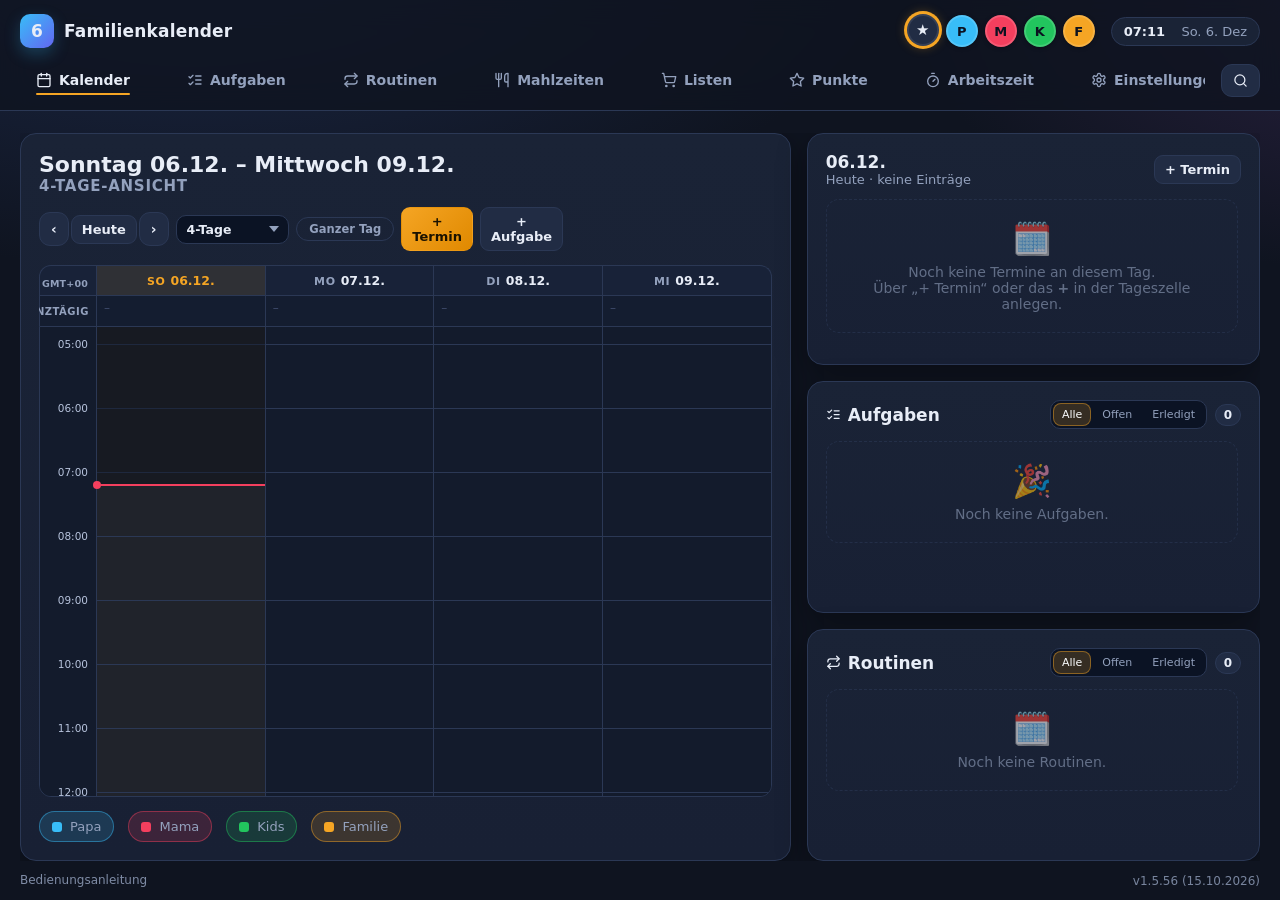
==== index.html @ 34a47342 "v1.5.56: Mahlzeiten – heutigen Tag hervorheben - Wochenplan (Reiter Mahlzeiten): die Spalte des heut" ====
<!DOCTYPE html>
<html lang="de">
<head>
<meta charset="utf-8">
<meta name="viewport" content="width=device-width, initial-scale=1">
<meta http-equiv="Cache-Control" content="no-cache, no-store, must-revalidate">
<meta http-equiv="Pragma" content="no-cache">
<meta http-equiv="Expires" content="0">
<title>Familienkalender – Ordnung im Alltag ohne Abo</title>
<link rel="icon" type="image/svg+xml" href="data:image/svg+xml,%3Csvg%20xmlns%3D%22http%3A%2F%2Fwww.w3.org%2F2000%2Fsvg%22%20viewBox%3D%220%200%2064%2064%22%3E%0A%3Cdefs%3E%3ClinearGradient%20id%3D%22a%22%20x1%3D%220%22%20y1%3D%220%22%20x2%3D%221%22%20y2%3D%221%22%3E%3Cstop%20offset%3D%220%22%20stop-color%3D%22%23f5a524%22%2F%3E%3Cstop%20offset%3D%221%22%20stop-color%3D%22%23f43f5e%22%2F%3E%3C%2FlinearGradient%3E%3C%2Fdefs%3E%0A%3Crect%20width%3D%2264%22%20height%3D%2264%22%20rx%3D%2215%22%20fill%3D%22url%28%23a%29%22%2F%3E%0A%3Crect%20x%3D%2221%22%20y%3D%229%22%20width%3D%225%22%20height%3D%2213%22%20rx%3D%222.5%22%20fill%3D%22%23fff%22%2F%3E%0A%3Crect%20x%3D%2238%22%20y%3D%229%22%20width%3D%225%22%20height%3D%2213%22%20rx%3D%222.5%22%20fill%3D%22%23fff%22%2F%3E%0A%3Cpath%20d%3D%22M13%2022a6%206%200%200%201%206-6h26a6%206%200%200%201%206%206v4H13z%22%20fill%3D%22%23101827%22%2F%3E%0A%3Crect%20x%3D%2213%22%20y%3D%2224%22%20width%3D%2238%22%20height%3D%2226%22%20rx%3D%226%22%20fill%3D%22%23fff%22%2F%3E%0A%3Crect%20x%3D%2213%22%20y%3D%2244%22%20width%3D%2238%22%20height%3D%226%22%20fill%3D%22%23fff%22%2F%3E%0A%3Cg%20fill%3D%22%23c3cede%22%3E%3Ccircle%20cx%3D%2222%22%20cy%3D%2234%22%20r%3D%223%22%2F%3E%3Ccircle%20cx%3D%2232%22%20cy%3D%2234%22%20r%3D%223%22%2F%3E%3Ccircle%20cx%3D%2242%22%20cy%3D%2234%22%20r%3D%223%22%2F%3E%3Ccircle%20cx%3D%2222%22%20cy%3D%2243%22%20r%3D%223%22%2F%3E%3Ccircle%20cx%3D%2242%22%20cy%3D%2243%22%20r%3D%223%22%2F%3E%3C%2Fg%3E%0A%3Ccircle%20cx%3D%2232%22%20cy%3D%2243%22%20r%3D%225%22%20fill%3D%22%23f43f5e%22%2F%3E%0A%3C%2Fsvg%3E">
<link rel="stylesheet" href="style.css?v=1.5.56">
</head>
<body>

<header class="topbar">
  <div class="topbar-main">
    <div class="brand">
      <div class="logo" id="logoDay">·</div>
      <div id="brandName"><span id="brandTitle">Familienkalender</span></div>
    </div>
    <div class="spacer"></div>
    <div class="profiles" id="profiles"></div>
    <div class="astro">
      <div class="chip clock" id="clockChip">–</div>
    </div>
  </div>
  <div class="tabrow">
    <nav class="tabs" id="tabs">
      <button class="tab active" data-view="cal"><svg width="16" height="16" viewBox="0 0 24 24" fill="none" stroke="currentColor" stroke-width="2" stroke-linecap="round" stroke-linejoin="round" aria-hidden="true"><rect x="3" y="4" width="18" height="18" rx="2"/><line x1="16" y1="2" x2="16" y2="6"/><line x1="8" y1="2" x2="8" y2="6"/><line x1="3" y1="10" x2="21" y2="10"/></svg> Kalender</button>
      <button class="tab" data-view="tasks"><svg width="16" height="16" viewBox="0 0 24 24" fill="none" stroke="currentColor" stroke-width="2" stroke-linecap="round" stroke-linejoin="round" aria-hidden="true"><path d="m3 17 2 2 4-4"/><path d="m3 7 2 2 4-4"/><path d="M13 6h8"/><path d="M13 12h8"/><path d="M13 18h8"/></svg> Aufgaben <span class="badge" id="todoBadge">0</span></button>
      <button class="tab" data-view="routines"><svg width="16" height="16" viewBox="0 0 24 24" fill="none" stroke="currentColor" stroke-width="2" stroke-linecap="round" stroke-linejoin="round" aria-hidden="true"><path d="m17 2 4 4-4 4"/><path d="M3 11v-1a4 4 0 0 1 4-4h14"/><path d="m7 22-4-4 4-4"/><path d="M21 13v1a4 4 0 0 1-4 4H3"/></svg> Routinen <span class="badge" id="routineBadge">0</span></button>
      <button class="tab" data-view="meals"><svg width="16" height="16" viewBox="0 0 24 24" fill="none" stroke="currentColor" stroke-width="2" stroke-linecap="round" stroke-linejoin="round" aria-hidden="true"><path d="M3 2v7c0 1.1.9 2 2 2h4a2 2 0 0 0 2-2V2"/><path d="M7 2v20"/><path d="M21 15V2a5 5 0 0 0-5 5v6c0 1.1.9 2 2 2h3Zm0 0v7"/></svg> Mahlzeiten</button>
      <button class="tab" data-view="lists"><svg width="16" height="16" viewBox="0 0 24 24" fill="none" stroke="currentColor" stroke-width="2" stroke-linecap="round" stroke-linejoin="round" aria-hidden="true"><circle cx="8" cy="21" r="1"/><circle cx="19" cy="21" r="1"/><path d="M2.05 2.05h2l2.66 12.42a2 2 0 0 0 2 1.58h9.78a2 2 0 0 0 1.95-1.57l1.65-7.43H5.12"/></svg> Listen</button>
      <button class="tab" data-view="points"><svg width="16" height="16" viewBox="0 0 24 24" fill="none" stroke="currentColor" stroke-width="2" stroke-linecap="round" stroke-linejoin="round" aria-hidden="true"><polygon points="12 2 15.09 8.26 22 9.27 17 14.14 18.18 21.02 12 17.77 5.82 21.02 7 14.14 2 9.27 8.91 8.26 12 2"/></svg> Punkte</button>
      <button class="tab" data-view="work"><svg width="16" height="16" viewBox="0 0 24 24" fill="none" stroke="currentColor" stroke-width="2" stroke-linecap="round" stroke-linejoin="round" aria-hidden="true"><line x1="10" y1="2" x2="14" y2="2"/><line x1="12" y1="14" x2="15" y2="11"/><circle cx="12" cy="14" r="8"/></svg> Arbeitszeit</button>
      <button class="tab" data-view="settings"><svg width="16" height="16" viewBox="0 0 24 24" fill="none" stroke="currentColor" stroke-width="2" stroke-linecap="round" stroke-linejoin="round" aria-hidden="true"><path d="M12.22 2h-.44a2 2 0 0 0-2 2v.18a2 2 0 0 1-1 1.73l-.43.25a2 2 0 0 1-2 0l-.15-.08a2 2 0 0 0-2.73.73l-.22.38a2 2 0 0 0 .73 2.73l.15.1a2 2 0 0 1 1 1.72v.51a2 2 0 0 1-1 1.74l-.15.09a2 2 0 0 0-.73 2.73l.22.38a2 2 0 0 0 2.73.73l.15-.08a2 2 0 0 1 2 0l.43.25a2 2 0 0 1 1 1.73V20a2 2 0 0 0 2 2h.44a2 2 0 0 0 2-2v-.18a2 2 0 0 1 1-1.73l.43-.25a2 2 0 0 1 2 0l.15.08a2 2 0 0 0 2.73-.73l.22-.39a2 2 0 0 0-.73-2.73l-.15-.08a2 2 0 0 1-1-1.74v-.5a2 2 0 0 1 1-1.74l.15-.09a2 2 0 0 0 .73-2.73l-.22-.38a2 2 0 0 0-2.73-.73l-.15.08a2 2 0 0 1-2 0l-.43-.25a2 2 0 0 1-1-1.73V4a2 2 0 0 0-2-2z"/><circle cx="12" cy="12" r="3"/></svg> Einstellungen</button>
    </nav>
    <div class="cal-search" id="calSearchBox">
      <button type="button" class="btn icon cal-search-btn" id="calSearchBtn" aria-label="Termine, Aufgaben, Routinen durchsuchen" title="Suchen (Strg/Cmd+K)"><svg width="15" height="15" viewBox="0 0 24 24" fill="none" stroke="currentColor" stroke-width="2" stroke-linecap="round" stroke-linejoin="round" aria-hidden="true"><circle cx="11" cy="11" r="8"/><path d="m21 21-4.35-4.35"/></svg></button>
      <div class="cal-search-field">
        <span class="cal-search-ico"><svg width="14" height="14" viewBox="0 0 24 24" fill="none" stroke="currentColor" stroke-width="2" stroke-linecap="round" stroke-linejoin="round" aria-hidden="true"><circle cx="11" cy="11" r="8"/><path d="m21 21-4.35-4.35"/></svg></span>
        <input id="calSearchInput" class="cal-search-input" placeholder="Termine, Aufgaben, Routinen durchsuchen …" autocomplete="off" spellcheck="false">
        <button type="button" id="calSearchClear" class="cal-search-clear" title="Suche löschen" style="display:none"><svg width="13" height="13" viewBox="0 0 24 24" fill="none" stroke="currentColor" stroke-width="2" stroke-linecap="round" aria-hidden="true"><path d="M18 6 6 18M6 6l12 12"/></svg></button>
        <div id="calSearchWrap" class="cal-search-drop" hidden>
          <div class="muted" id="calSearchInfo"></div>
          <div class="search-results" id="calSearchList"></div>
        </div>
      </div>
    </div>
  </div>
</header>

<main>

<!-- ======================= KALENDER ======================= -->
<section class="view active" id="view-cal">
  <div class="grid2 grid2-cal">
    <div class="card">
      <div class="cal-head">
        <div class="cal-title" id="calTitle">–</div>
        <div class="cal-nav">
          <span class="work-live" id="calWorkLive" title="Arbeitszeit läuft – zur Arbeitszeit" style="display:none;cursor:pointer">
            <span class="wl-dot"></span><svg width="13" height="13" viewBox="0 0 24 24" fill="none" stroke="currentColor" stroke-width="2" stroke-linecap="round" stroke-linejoin="round" aria-hidden="true"><line x1="10" y1="2" x2="14" y2="2"/><line x1="12" y1="14" x2="15" y2="11"/><circle cx="12" cy="14" r="8"/></svg> <b id="calWorkLiveTime">0:00</b>
          </span>
          <div class="navgroup">
            <button class="btn icon" id="btnPrev" aria-label="Vorheriger Monat/Tag">‹</button>
            <button class="btn sm" id="btnToday">Heute</button>
            <button class="btn icon" id="btnNext" aria-label="Nächster Monat/Tag">›</button>
          </div>
          <select class="calselect" id="calModeSel" aria-label="Zeitraum der Ansicht" title="Zeitraum der Ansicht">
            <option value="day">Tag</option>
            <option value="four" selected>4-Tage</option>
            <option value="month">Monat</option>
          </select>
          <button class="dv-fullbtn" id="dayFullBtn" data-dayfull="1" style="display:none" aria-pressed="false" title="Ganzen Tag anzeigen (0–24 Uhr), um frühere/spätere Einträge zu sehen">Ganzer Tag</button>
          <span class="cal-saldo" id="calWorkSaldo" title="Saldo heute (Arbeitszeit – Soll 7:36h)" style="display:none">Saldo <b id="calWorkSaldoVal">0:00</b></span>
          <button class="btn primary sm" id="btnNewEvent">+ Termin</button>
          <button class="btn sm" id="btnNewTaskCal" title="Neue Aufgabe anlegen">+ Aufgabe</button>
        </div>
      </div>
      <div class="copybar" id="copyBar" style="display:none">
        <span>⧉ Kopieren: <b id="copyBarTitle"></b> – Zieltag anklicken (Mehrfachauswahl)</span>
        <button class="btn sm" id="copyBarBtn">Beenden</button>
      </div>
      <div id="monthWrap">
        <div class="dow"><div>Mo</div><div>Di</div><div>Mi</div><div>Do</div><div>Fr</div><div>Sa</div><div>So</div></div>
        <div class="cal-grid" id="calGrid"></div>
      </div>
      <div id="fourWrap" hidden>
        <div id="fourGrid"></div>
      </div>
      <div class="dayview" id="dayView" hidden></div>
      <div class="row" id="legend" style="margin-top:14px"></div>
    </div>

    <div class="cal-side">
      <div class="card side-top">
        <div class="cal-head" style="margin-bottom:12px">
          <div>
            <div style="font-size:17px;font-weight:700" id="agendaDate">–</div>
            <div class="muted" id="agendaSub">–</div>
          </div>
          <button class="btn sm" id="btnNewEvent2">+ Termin</button>
        </div>
        <div class="agenda" id="agenda"></div>
      </div>

      <div class="card side-panel">
        <div class="panel-head">
          <div class="panel-title" data-goto="tasks" role="button" tabindex="0" title="Zur Aufgabenseite"><svg width="15" height="15" viewBox="0 0 24 24" fill="none" stroke="currentColor" stroke-width="2" stroke-linecap="round" stroke-linejoin="round" aria-hidden="true"><path d="m3 17 2 2 4-4"/><path d="m3 7 2 2 4-4"/><path d="M13 6h8"/><path d="M13 12h8"/><path d="M13 18h8"/></svg> Aufgaben</div>
          <div class="panel-tools">
            <div class="seg mini" id="calTaskSeg">
              <button class="segbtn active" data-seg="all">Alle</button>
              <button class="segbtn" data-seg="open">Offen</button>
              <button class="segbtn" data-seg="done">Erledigt</button>
            </div>
            <span class="panel-badge" id="calTaskCount">0</span>
          </div>
        </div>
        <div class="list" id="calTasksList"></div>
      </div>

      <div class="card side-panel">
        <div class="panel-head">
          <div class="panel-title" data-goto="routines" role="button" tabindex="0" title="Zur Routinenseite"><svg width="15" height="15" viewBox="0 0 24 24" fill="none" stroke="currentColor" stroke-width="2" stroke-linecap="round" stroke-linejoin="round" aria-hidden="true"><path d="m17 2 4 4-4 4"/><path d="M3 11v-1a4 4 0 0 1 4-4h14"/><path d="m7 22-4-4 4-4"/><path d="M21 13v1a4 4 0 0 1-4 4H3"/></svg> Routinen</div>
          <div class="panel-tools">
            <div class="seg mini" id="calRoutineSeg">
              <button class="segbtn active" data-seg="all">Alle</button>
              <button class="segbtn" data-seg="open">Offen</button>
              <button class="segbtn" data-seg="done">Erledigt</button>
            </div>
            <span class="panel-badge" id="calRoutineCount">0</span>
          </div>
        </div>
        <div class="list" id="calRoutinesList"></div>
      </div>
    </div>
  </div>
</section>

<!-- ======================= TODOS ======================= -->
<section class="view" id="view-tasks">
  <h2><svg width="16" height="16" viewBox="0 0 24 24" fill="none" stroke="currentColor" stroke-width="2" stroke-linecap="round" stroke-linejoin="round" aria-hidden="true"><path d="m3 17 2 2 4-4"/><path d="m3 7 2 2 4-4"/><path d="M13 6h8"/><path d="M13 12h8"/><path d="M13 18h8"/></svg> Aufgaben</h2>
  <div class="flex gap" style="justify-content:flex-end;margin-bottom:10px">
    <button class="btn primary" id="btnNewTask">+ Neue Aufgabe</button>
  </div>
  <div class="flex gap" style="display:flex;flex-direction:row;gap:8px;margin-bottom:10px;align-items:center;flex-wrap:nowrap;white-space:nowrap;width:100%">
    <div class="searchwrap" style="position:relative;flex:1;background:#0b1324;border:1px solid var(--line);border-radius:12px;overflow:hidden">
      <span style="position:absolute;left:10px;top:50%;transform:translateY(-50%);font-size:13px;opacity:.7"><svg width="13" height="13" viewBox="0 0 24 24" fill="none" stroke="currentColor" stroke-width="2" stroke-linecap="round" stroke-linejoin="round" aria-hidden="true"><circle cx="11" cy="11" r="8"/><path d="m21 21-4.35-4.35"/></svg></span>
      <input id="taskSearch" class="input" placeholder="Aufgaben suchen..." style="color:#e6edf7;padding-left:28px;background:transparent;border:0;border-radius:0;outline:none;box-shadow:none">
    </div>
    <div class="seg" id="taskSeg" style="display:flex;gap:4px;background:#0b1324;border:1px solid var(--line);border-radius:12px;padding:4px;flex-shrink:0;width:auto;min-width:180px">
      <button class="segbtn" data-seg="all">Alle</button>
      <button class="segbtn active" data-seg="open">Offen</button>
      <button class="segbtn" data-seg="done">Erledigt</button>
    </div>
  </div>
  <div class="card"><div class="list" id="tasksList"></div></div>
</section>

<!-- ======================= MAHLZEITEN ======================= -->
<section class="view" id="view-routines">
  <h2><svg width="16" height="16" viewBox="0 0 24 24" fill="none" stroke="currentColor" stroke-width="2" stroke-linecap="round" stroke-linejoin="round" aria-hidden="true"><path d="m17 2 4 4-4 4"/><path d="M3 11v-1a4 4 0 0 1 4-4h14"/><path d="m7 22-4-4 4-4"/><path d="M21 13v1a4 4 0 0 1-4 4H3"/></svg> Routinen</h2>
  <div class="flex gap" style="justify-content:flex-end;margin-bottom:10px">
    <button class="btn primary" id="btnNewRoutine">+ Neue Routine</button>
  </div>
  <div class="flex gap" style="display:flex;flex-direction:row;gap:8px;margin-bottom:10px;align-items:center;flex-wrap:nowrap;white-space:nowrap;width:100%">
    <div class="searchwrap" style="position:relative;flex:1;background:#0b1324;border:1px solid var(--line);border-radius:12px;overflow:hidden">
      <span style="position:absolute;left:10px;top:50%;transform:translateY(-50%);font-size:13px;opacity:.7"><svg width="13" height="13" viewBox="0 0 24 24" fill="none" stroke="currentColor" stroke-width="2" stroke-linecap="round" stroke-linejoin="round" aria-hidden="true"><circle cx="11" cy="11" r="8"/><path d="m21 21-4.35-4.35"/></svg></span>
      <input id="routineSearch" class="input" placeholder="Routinen suchen..." style="color:#e6edf7;padding-left:28px;background:transparent;border:0;border-radius:0;outline:none;box-shadow:none">
    </div>
    <div class="seg" id="routineSeg" style="display:flex;gap:4px;background:#0b1324;border:1px solid var(--line);border-radius:12px;padding:4px;flex-shrink:0;width:auto;min-width:180px">
      <button class="segbtn" data-seg="all">Alle</button>
      <button class="segbtn active" data-seg="open">Offen</button>
      <button class="segbtn" data-seg="done">Erledigt</button>
    </div>
  </div>
  <div class="card"><div class="list" id="routinesList"></div></div>
</section>
<section class="view" id="view-meals">
  <div class="card">
    <div class="cal-head">
      <div class="cal-title" id="mealTitle">–<span>Wochenplan</span></div>
      <div class="cal-nav">
        <button class="btn icon" id="mealPrev">‹</button>
        <button class="btn sm" id="mealToday">Diese Woche</button>
        <button class="btn icon" id="mealNext">›</button>
        <button class="btn sm" id="mealToShop">🧺 Einkaufsliste</button>
      </div>
    </div>
    <div style="overflow-x:auto">
      <table class="meals-table" id="mealTable"></table>
    </div>
    <p class="note" style="margin-top:6px">Auf eine Zelle klicken zum Eintragen. Gericht und Zutaten werden beim Eintrag gespeichert; über „🧺 Einkaufsliste“ kommst du zur Einkaufsliste.</p>
  </div>
</section>

<!-- ======================= LISTEN ======================= -->
<section class="view" id="view-lists">
  <div class="row" style="justify-content:space-between;margin-bottom:14px">
    <div class="row" id="listTabs"></div>
    <div class="row">
      <button class="btn sm" id="btnNewList">+ Neue Liste</button>
      <button class="btn primary sm" id="btnNewShopItem">+ Eintrag</button>
    </div>
  </div>
  <div class="grid2">
    <div class="card">
      <div class="row" style="gap:8px;margin-bottom:12px" id="addItemRow">
        <input type="text" id="shopInput" placeholder="Was braucht ihr?" style="flex:2;min-width:180px">
        <input type="text" id="shopQty" placeholder="Menge" style="flex:1;min-width:90px">
        <button class="btn primary" id="shopAdd">Hinzufügen</button>
      </div>
      <div id="shopList"></div>
      <div class="flex-end">
        <button class="btn ghost sm" id="btnClearDone">Erledigte entfernen</button>
      </div>
    </div>
    <div class="card">
      <h2 class="sec">Fortschritt</h2>
      <div class="points-hero" style="padding:18px">
        <div class="num" id="shopProgress">0%</div>
        <div class="lbl">der Liste erledigt</div>
        <div class="bar"><i id="shopBar" style="width:0%"></i></div>
      </div>
      <p class="note" style="margin-top:14px">
        Alle Listen liegen lokal in diesem Browser – kein Konto, kein Server, kein Tracking.
        Über <span class="kbd">Einstellungen → Export</span> könnt ihr sie als JSON sichern.
      </p>
    </div>
  </div>

  <div class="card" style="margin-top:16px">
    <div class="row" style="justify-content:space-between;align-items:flex-start;margin-bottom:12px">
      <div>
        <div class="panel-title" style="font-size:17px">🎂 Geburtstage</div>
        <div class="bd-next-line" id="bdNext"></div>
      </div>
      <div class="row" style="gap:8px;align-items:center">
        <span class="panel-badge" id="bdCount">0</span>
        <button class="btn primary sm" id="btnNewBirthday">+ Geburtstag</button>
      </div>
    </div>
    <div id="bdList"></div>
  </div>
</section>

<!-- ======================= PUNKTE ======================= -->
<section class="view" id="view-points">
  <div class="grid2">
    <div class="card">
      <div class="points-hero">
        <div class="num" id="pointsNum">0</div>
        <div class="lbl">Gesammelte Punkte</div>
        <div class="bar"><i id="nextRewardBar" style="width:0%"></i></div>
        <div class="muted" id="nextRewardTxt" style="margin-top:8px">–</div>
      </div>
      <div class="row" style="margin-top:16px;justify-content:space-between">
        <h2 class="sec" style="margin:0">Belohnungen</h2>
        <button class="btn primary sm" id="btnNewReward">+ Belohnung</button>
      </div>
      <div id="rewardList" style="margin-top:12px"></div>
    </div>
    <div class="card">
      <h2 class="sec">Verlauf</h2>
      <ul class="hist" id="histList"></ul>
      <div class="flex-end">
        <button class="btn ghost sm" id="btnResetPoints">Verlauf zurücksetzen</button>
      </div>
    </div>
  </div>
</section>

<!-- ======================= EINSTELLUNGEN ======================= -->
<section class="view" id="view-settings">
  <div class="grid2">
    <div class="card">
      <h2 class="sec">Bereiche &amp; Farben</h2>
      <p class="note" style="margin-top:-4px">Jeder Bereich (z. B. Familienmitglied) hat eine eigene Farbe. So seht ihr in Kalender, To-Dos und Mahlzeiten auf einen Blick, was wem gehört.</p>
      <div id="catList" style="margin-top:14px"></div>
      <div class="row" style="gap:8px;margin-top:6px">
        <input type="text" id="catName" placeholder="Neuer Bereich, z. B. Lena" style="flex:1">
        <input type="color" id="catColor" value="#38bdf8" style="width:52px;height:40px;background:#121a2b;border:1px solid var(--line);border-radius:10px;padding:3px">
        <button class="btn primary" id="catAdd">Hinzufügen</button>
      </div>

      <h2 class="sec" style="margin-top:26px">Anwendung</h2>
      <div class="field">
        <label class="fl">Kalendername</label>
        <input type="text" id="appTitle" class="input" placeholder="z. B. Familienkalender">
      </div>
      <h2 class="sec" style="margin-top:26px">Arbeitszeit</h2>
      <div class="field">
        <label class="fl">Bezahlte Frühstückspause (Minuten)</label>
        <input type="number" id="paidBreakfastMin" class="input" min="0" step="1" placeholder="z. B. 15">
        <p class="note">Diese Minuten werden als Arbeitszeit gezählt (z. B. vertraglich vereinbart) und nicht von der Arbeitszeit abgezogen.</p>
      </div>
      <h2 class="sec" style="margin-top:26px">Darstellung</h2>
      <div class="row" style="gap:10px">
        <label class="muted">Standard-Farbe neuer Bereiche</label>
        <input type="color" id="defColor" value="#f5a524" style="width:52px;height:38px;background:#121a2b;border:1px solid var(--line);border-radius:10px;padding:3px">
      </div>
      <div class="field" style="margin-top:12px">
        <label class="fl">Wochenbeginn</label>
        <select id="weekStart">
          <option value="1">Montag</option>
          <option value="0">Sonntag</option>
        </select>
      </div>
      <div class="field" style="margin-top:12px">
        <label class="fl">Tagesansicht: Zeitraum</label>
        <div class="row" style="gap:8px;align-items:center">
          <select id="dayStart" aria-label="Tagesbeginn"></select>
          <span class="muted">bis</span>
          <select id="dayEnd" aria-label="Tagesende"></select>
        </div>
        <p class="note">Nur dieser Bereich wird in der Tagesansicht angezeigt (z. B. 06:00 bis 22:00).</p>
      </div>
      <div class="tog-row">
        <label class="fl" for="showMoon">Mondphase im Kalender anzeigen</label>
        <input type="checkbox" id="showMoon">
      </div>
      <div class="tog-row">
        <label class="fl" for="showZodiac">Sternzeichen im Kalender anzeigen</label>
        <input type="checkbox" id="showZodiac">
      </div>
    </div>

    <div class="card">
      <h2 class="sec">Daten</h2>
      <p class="note">Alles bleibt lokal im Browser (<span class="kbd">localStorage</span>). Es gibt kein Konto und keine Cloud.</p>
      <div class="row" style="gap:9px;margin-top:14px;flex-wrap:wrap">
        <button class="btn" id="btnExportJson">⬇️ JSON-Backup</button>
        <button class="btn" id="btnExportCsv">⬇️ CSV (Termine)</button>
        <button class="btn" id="btnImport">⬆️ Import</button>
        <input type="file" id="fileImport" accept="application/json,.json" hidden>
        <button class="btn danger" id="btnWipe">Alles löschen</button>
      </div>

      <h2 class="sec" style="margin-top:22px">Backup-Ordner</h2>
      <p class="note" id="backupDirNote">–</p>
      <div class="row" style="gap:9px;margin-top:10px;flex-wrap:wrap" id="backupDirActions">
        <button class="btn" id="btnPickBackupDir">📁 Ordner wählen</button>
        <button class="btn ghost" id="btnClearBackupDir" style="display:none">Entfernen</button>
      </div>

      <h2 class="sec" style="margin-top:26px">Tastenkürzel</h2>
      <p class="note">
        <span class="kbd">←</span> / <span class="kbd">→</span> Monat wechseln &nbsp;·&nbsp;
        <span class="kbd">T</span> Heute &nbsp;·&nbsp;
        <span class="kbd">N</span> neuer Termin &nbsp;·&nbsp;
        <span class="kbd">Esc</span> Dialog schließen
      </p>

      <h2 class="sec" style="margin-top:26px">Speicher</h2>
      <p class="note" id="storageInfo">–</p>
    </div>
  </div>
</section>


<section class="view" id="view-work">
  <h2 class="sec"><svg width="14" height="14" viewBox="0 0 24 24" fill="none" stroke="currentColor" stroke-width="2" stroke-linecap="round" stroke-linejoin="round" aria-hidden="true"><line x1="10" y1="2" x2="14" y2="2"/><line x1="12" y1="14" x2="15" y2="11"/><circle cx="12" cy="14" r="8"/></svg> Arbeitszeit</h2>

  <div class="work-hero">
    <div class="work-hero-main">
      <div class="work-now" id="workNow">00:00:00</div>
      <div class="work-state" id="workState">Nicht gestartet</div>
      <div class="work-actions">
        <button class="btn primary" id="workToggle">Start</button>
        <button class="btn" id="workClearDay">Tag leeren</button>
      </div>
    </div>
    <div class="work-stats">
      <div class="work-stat"><span class="ws-lbl">Anwesend</span><span class="ws-val" id="workStatAnw">0:00</span></div>
      <div class="work-stat"><span class="ws-lbl">Pause</span><span class="ws-val" id="workStatPause">0:00</span></div>
      <div class="work-stat hl"><span class="ws-lbl">Arbeitszeit</span><span class="ws-val" id="workStatArb">0:00</span></div>
      <div class="work-stat"><span class="ws-lbl">Soll</span><span class="ws-val" id="workStatSoll">7:36</span></div>
      <div class="work-stat"><span class="ws-lbl">Saldo</span><span class="ws-val" id="workStatSaldo">-7:36</span></div>
      <div class="work-chip" id="workChip" title="Arbeitszeit heute"><svg width="13" height="13" viewBox="0 0 24 24" fill="none" stroke="currentColor" stroke-width="2" stroke-linecap="round" stroke-linejoin="round" aria-hidden="true"><line x1="10" y1="2" x2="14" y2="2"/><line x1="12" y1="14" x2="15" y2="11"/><circle cx="12" cy="14" r="8"/></svg> 0:00</div>
    </div>
  </div>

  <div class="grid2">
    <div class="card">
      <div class="card-title">Heute</div>
      <div class="list" id="workTodayList"></div>
    </div>
    <div class="card">
      <div class="card-title">Verlauf <span id="workHistMonthInfo" class="muted" style="font-size:12px;font-weight:400;margin-left:8px"></span></div>
      <div class="row" style="margin:-4px 0 6px;gap:8px">
        <input type="search" id="workHistSearch" placeholder="Suchen: Datum (z. B. 20.10.2026) oder Urlaub, Freizeit …" style="flex:1;min-width:0">
        <button class="btn sm" id="btnAddWorkDay">+ Tag hinzufügen</button>
      </div>
      <div class="row" style="margin:0 0 6px;gap:8px;align-items:center;flex-wrap:wrap;justify-content:flex-start">
        <label class="fl" for="workHistMonth" style="margin:0;white-space:nowrap">Zeitraum</label>
        <input type="month" id="workHistMonth" title="Monat und Jahr auswählen" style="width:180px;flex:none;margin-left:auto">
        <button type="button" class="btn sm ghost" id="btnHistMonthAll" title="Auf aktuellen Monat setzen" style="width:131px;flex:none">Aktueller Monat</button>
      </div>
      <div class="list" id="workHistory"></div>
    </div>
  </div>
</section>
</main>

<footer class="footer">
  <a class="foot-link" href="Bedienungsanleitung.pdf" target="_blank" rel="noopener">Bedienungsanleitung</a>
  <span class="foot-ver">v1.5.56 (15.10.2026)</span>
</footer>

<!-- ======================= MODAL: TERMIN ======================= -->
<div class="overlay" id="evModal">
  <div class="modal" role="dialog" aria-modal="true">
    <div class="modal-head">
      <h3 id="evModalTitle">Neuer Termin</h3>
      <button type="button" class="icon-act" id="evResched" title="Neu planen" aria-label="Termin neu planen" style="display:none"><svg width="17" height="17" viewBox="0 0 24 24" fill="none" stroke="currentColor" stroke-width="2" stroke-linecap="round" stroke-linejoin="round" aria-hidden="true"><path d="M21 12a9 9 0 1 1-2.64-6.36"/><polyline points="21 3 21 8 16 8"/><path d="M12 7.5V12l3 1.8"/></svg></button>
    </div>
    <div class="field">
      <label class="fl">Titel</label>
      <input type="text" id="evTitle" placeholder="z. B. Zahnarzt, Training, Kino">
    </div>
    <div class="field2">
      <div class="field">
        <label class="fl">Datum (Beginn)</label>
        <input type="date" id="evDate">
      </div>
      <div class="field">
        <label class="fl">Ende (optional)</label>
        <input type="date" id="evEndDate">
      </div>
    </div>
    <div class="field2">
      <div class="field">
        <label class="fl">Bereich / Farbe</label>
        <select id="evCat"></select>
      </div>
      <div class="field">
        <label class="fl">Dauer in Tagen <span class="muted">(optional)</span></label>
        <input type="number" id="evDays" min="1" max="366" step="1" value="1">
        <p class="note">Alternativ zum Enddatum – das Ende wird aus Beginn + Dauer berechnet.</p>
      </div>
    </div>
    <div class="field">
      <label class="fl"><input type="checkbox" id="evAllDay" style="width:auto;margin-right:7px">Ganztägig</label>
    </div>
    <div class="field" id="evDoneField" style="display:none">
      <label class="fl"><input type="checkbox" id="evDone" style="width:auto;margin-right:7px">Erledigt</label>
    </div>
    <div class="field">
      <label class="fl">Wiederholung</label>
      <select id="evRepeat">
        <option value="none">Einmalig</option>
        <option value="daily">Täglich</option>
        <option value="weekly">Wöchentlich</option>
        <option value="monthly">Monatlich</option>
        <option value="quarterly">Vierteljährlich</option>
        <option value="yearly">Jährlich</option>
      </select>
      <p class="note">Der Termin erscheint im Kalender an jedem Vorkommen ab dem Startdatum.</p>
    </div>
    <div class="field2" id="evTimeFields">
      <div class="field">
        <label class="fl">Von</label>
        <input type="time" id="evStart">
      </div>
      <div class="field">
        <label class="fl">Bis</label>
        <input type="time" id="evEnd">
      </div>
    </div>
    <div class="field" id="evDurField">
      <label class="fl">Dauer <span class="muted">(alternativ zu Bis)</span></label>
      <div class="due-wrap">
        <input type="number" id="evDur" min="0" step="any" placeholder="z. B. 1.5">
        <select id="evDurUnit">
          <option value="60">Stunden</option>
          <option value="1">Minuten</option>
        </select>
      </div>
      <p class="note">Die Bis-Zeit wird aus Von + Dauer berechnet (z. B. 1,5 Stunden).</p>
    </div>
    <div class="field">
      <label class="fl">Notiz</label>
      <textarea id="evNote" rows="3" placeholder="Ort, Details, Wer dabei ist …"></textarea>
    </div>
    <div class="modal-actions">
      <button class="btn danger left" id="evDelete">Löschen</button>
      <button class="btn" data-close>Abbrechen</button>
      <button class="btn primary" id="evSave">Speichern</button>
    </div>
  </div>
</div>

<!-- ======================= MODAL: TASK / ROUTINE ======================= -->
<div class="overlay" id="tdModal">
  <div class="modal" role="dialog" aria-modal="true">
    <div class="modal-head">
      <h3 id="tdModalTitle">Neuer Eintrag</h3>
      <button type="button" class="icon-act" id="tdResched" title="Neu planen" aria-label="Aufgabe neu planen" style="display:none"><svg width="17" height="17" viewBox="0 0 24 24" fill="none" stroke="currentColor" stroke-width="2" stroke-linecap="round" stroke-linejoin="round" aria-hidden="true"><path d="M21 12a9 9 0 1 1-2.64-6.36"/><polyline points="21 3 21 8 16 8"/><path d="M12 7.5V12l3 1.8"/></svg></button>
    </div>
    <div class="field">
      <label class="fl">Titel</label>
      <input type="text" id="tdTitle" placeholder="z. B. Müll rausbringen, Zähne putzen, Paket abholen">
    </div>
    <div class="field" id="tdDoneField">
      <label class="fl"><input type="checkbox" id="tdDone" style="width:auto;margin-right:7px">Erledigt <span id="tdDoneAt" class="muted" style="font-weight:400;margin-left:6px"></span></label>
    </div>
    <div class="field2">
      <div class="field">
        <label class="fl">Bereich / Farbe</label>
        <select id="tdCat"></select>
      </div>
      <div class="field">
        <label class="fl">Wiederholung</label>
        <select id="tdRepeat">
          <option value="none">Einmalig</option>
          <option value="daily">Täglich</option>
          <option value="weekly">Wöchentlich</option>
          <option value="monthly">Monatlich</option>
          <option value="quarterly">Vierteljährlich</option>
          <option value="yearly">Jährlich</option>
        </select>
      </div>
    </div>
    <div class="field2">
      <div class="field">
        <label class="fl">Punkte fürs Abhaken</label>
        <input type="number" id="tdPoints" min="0" max="100" value="1">
      </div>
      <div class="field" id="tdRoutineTimeField" style="display:none">
        <label class="fl">Uhrzeit (optional)</label>
        <input type="time" id="tdTime">
      </div>
    </div>
    <div class="field2" id="tdSpanFields">
      <div class="field">
        <label class="fl">Beginnt am <span class="muted">(optional)</span></label>
        <input type="date" id="tdStart">
      </div>
      <div class="field">
        <label class="fl">Endet am <span class="muted">(optional)</span></label>
        <input type="date" id="tdEnd">
      </div>
    </div>
    <div class="field" id="tdAllDayField">
      <label class="fl"><input type="checkbox" id="tdAllDay" checked style="width:auto;margin-right:7px">Ganztägig</label>
    </div>
    <div class="field2" id="tdTimeFields">
      <div class="field">
        <label class="fl">Von</label>
        <input type="time" id="tdStartTime">
      </div>
      <div class="field">
        <label class="fl">Bis</label>
        <input type="time" id="tdEndTime">
      </div>
    </div>
    <div class="field2" id="tdDurFields">
      <div class="field">
        <label class="fl">Dauer <span class="muted">(alternativ zu Bis)</span></label>
        <div class="due-wrap">
          <input type="number" id="tdDur" min="0" step="any" placeholder="z. B. 1.5">
          <select id="tdDurUnit">
            <option value="60">Stunden</option>
            <option value="1">Minuten</option>
          </select>
        </div>
        <p class="note">Die Bis-Zeit wird aus Von + Dauer berechnet.</p>
      </div>
    </div>
    <div class="field">
      <label class="fl">Notiz</label>
      <textarea id="tdNote" rows="3" placeholder="Details, wann genau, wer dran …"></textarea>
    </div>
    <div class="modal-actions">
      <button class="btn danger left" id="tdDelete">Löschen</button>
      <button class="btn" data-close>Abbrechen</button>
      <button class="btn primary" id="tdSave">Speichern</button>
    </div>
  </div>
</div>

<!-- ======================= MODAL: ARBEITSZEIT ======================= -->
<div class="overlay" id="wkModal">
  <div class="modal" role="dialog" aria-modal="true">
    <h3 id="wkModalTitle">Arbeitstag bearbeiten</h3>
    <div class="field">
      <label class="fl">Tagestyp</label>
      <div class="wk-type">
        <label><input type="radio" name="wkDayType" value="normal" checked>Arbeitstag</label>
        <label><input type="radio" name="wkDayType" value="free">Freizeittag</label>
        <label><input type="radio" name="wkDayType" value="vacation">Urlaubstag</label>
        <label><input type="radio" name="wkDayType" value="sick">Krankheitstag</label>
      </div>
    </div>
    <div id="wkTimeWrap">
      <div class="list" id="wkRows"></div>
      <div class="flex-end" style="margin-top:4px">
        <button class="btn sm" id="wkAdd">+ Zeitraum hinzufügen</button>
      </div>
      <p class="note" style="margin-top:12px">„Geht“ leer lassen, wenn die Zeit noch läuft. Nach dem Speichern wird die Arbeitszeit neu berechnet.</p>
    </div>
    <div class="modal-actions">
      <button class="btn" data-close>Abbrechen</button>
      <button class="btn primary" id="wkSave">Speichern</button>
    </div>
  </div>
</div>

<!-- ======================= MODAL: MAHLZEIT ======================= -->
<div class="overlay" id="mealModal">
  <div class="modal" role="dialog" aria-modal="true">
    <h3 id="mealModalTitle">Mahlzeit</h3>
    <div class="field">
      <label class="fl">Gericht</label>
      <input type="text" id="mealText" placeholder="z. B. Lasagne, Salatbowl, Reste">
    </div>
    <div class="field">
      <label class="fl">Zutaten (eine pro Zeile) – wandert in die Einkaufsliste</label>
      <textarea id="mealIngredients" rows="4" placeholder="500g Hack&#10;1 Pkg Nudeln&#11;1 Zwiebel"></textarea>
    </div>
    <div class="modal-actions">
      <button class="btn danger left" id="mealDelete">Leeren</button>
      <button class="btn" data-close>Abbrechen</button>
      <button class="btn primary" id="mealSave">Speichern</button>
    </div>
  </div>
</div>

<!-- ======================= MODAL: LISTE ======================= -->
<div class="overlay" id="listModal">
  <div class="modal" role="dialog" aria-modal="true">
    <h3 id="listModalTitle">Neue Liste</h3>
    <div class="field">
      <label class="fl">Name</label>
      <input type="text" id="listName" placeholder="z. B. Haushaltsplan, Packliste">
    </div>
    <div class="modal-actions">
      <button class="btn danger left" id="listDelete" style="display:none">Löschen</button>
      <button class="btn" data-close>Abbrechen</button>
      <button class="btn primary" id="listSave">Anlegen</button>
    </div>
  </div>
</div>

<!-- ======================= MODAL: GEBURTSTAG ======================= -->
<div class="overlay" id="bdModal">
  <div class="modal" role="dialog" aria-modal="true">
    <h3 id="bdModalTitle">Neuer Geburtstag</h3>
    <div class="field">
      <label class="fl">Name</label>
      <input type="text" id="bdName" placeholder="z. B. Oma Erika">
    </div>
    <div class="field">
      <label class="fl">Geburtstag (Tag · Monat · Jahr)</label>
      <div class="row" style="gap:8px;flex-wrap:nowrap">
        <input type="number" id="bdDay" min="1" max="31" placeholder="Tag" style="width:84px;flex:none">
        <select id="bdMonth" style="flex:1 1 auto;min-width:120px"></select>
        <input type="number" id="bdYear" min="1900" max="2100" placeholder="Jahr (optional)" style="width:150px;flex:none">
      </div>
    </div>
    <div class="modal-actions">
      <button class="btn danger left" id="bdDelete" style="display:none">Löschen</button>
      <button class="btn" data-close>Abbrechen</button>
      <button class="btn primary" id="bdSave">Speichern</button>
    </div>
  </div>
</div>

<!-- ======================= MODAL: GEBURTSTAGS-WARNUNG ======================= -->
<div class="overlay" id="bdWarnModal">
  <div class="modal" role="dialog" aria-modal="true">
    <h3>🎂 Geburtstag morgen</h3>
    <div id="bdWarnBody"></div>
    <div class="modal-actions" style="justify-content:flex-end">
      <button class="btn primary" data-close>Alles klar</button>
    </div>
  </div>
</div>

<!-- ======================= MODAL: BELOHNUNG ======================= -->
<div class="overlay" id="rwModal">
  <div class="modal" role="dialog" aria-modal="true">
    <h3 id="rwModalTitle">Neue Belohnung</h3>
    <div class="field">
      <label class="fl">Belohnung</label>
      <input type="text" id="rwTitle" placeholder="z. B. Kinoabend, Eis essen, 30 Min. Bildschirmzeit">
    </div>
    <div class="field">
      <label class="fl">Kosten in Punkten</label>
      <input type="number" id="rwCost" min="1" value="10">
    </div>
    <div class="modal-actions">
      <button class="btn danger left" id="rwDelete">Löschen</button>
      <button class="btn" data-close>Abbrechen</button>
      <button class="btn primary" id="rwSave">Speichern</button>
    </div>
  </div>
</div>

<!-- ======================= MODAL: ERINNERUNG ======================= -->
<div class="overlay" id="remindModal">
  <div class="modal" role="dialog" aria-modal="true">
    <h3>🔔 Erinnerung</h3>
    <div id="remindBody"></div>
    <div class="modal-actions" style="justify-content:flex-end">
      <button class="btn primary" id="remindOk">OK</button>
    </div>
  </div>
</div>

<!-- ======================= MODAL: ANZEIGE (INFO) ======================= -->
<div class="overlay" id="infoModal">
  <div class="modal info-modal" role="dialog" aria-modal="true">
    <div class="info-head">
      <span class="info-cat" id="infoCat">–</span>
      <h3 id="infoTitle">–</h3>
    </div>
    <div class="info-body" id="infoBody"></div>
    <div class="info-done-wrap">
      <label class="info-done" id="infoDoneWrap" for="infoDone">
        <input type="checkbox" id="infoDone">
        <span>Erledigt</span>
      </label>
      <span class="info-done-at muted" id="infoDoneAt"></span>
      <button type="button" class="icon-act icon-act-sm" id="infoDoneEdit" title="Erledigt-Zeitpunkt korrigieren" aria-label="Erledigt-Zeitpunkt korrigieren" hidden><svg width="15" height="15" viewBox="0 0 24 24" fill="none" stroke="currentColor" stroke-width="2" stroke-linecap="round" stroke-linejoin="round" aria-hidden="true"><path d="M17 3a2.8 2.8 0 0 1 4 4L7.5 20.5 2 22l1.5-5.5L17 3z"/></svg></button>
    </div>
    <div class="info-done-edit" id="infoDoneEditBox" hidden>
      <span class="info-done-edit-lbl">Erledigt am</span>
      <input type="date" id="infoDoneDate" aria-label="Datum des Erledigens">
      <input type="time" id="infoDoneTime" aria-label="Uhrzeit des Erledigens">
      <button type="button" class="btn sm primary" id="infoDoneSave">Übernehmen</button>
      <button type="button" class="btn sm" id="infoDoneCancel">Abbrechen</button>
    </div>
    <div class="modal-actions">
      <button class="btn danger left" id="infoDelete">Löschen</button>
      <button class="btn" data-close>Schließen</button>
      <button class="btn primary" id="infoEdit">Bearbeiten</button>
    </div>
  </div>
</div>

<!-- ======================= MODAL: NEU PLANEN ======================= -->
<div class="overlay" id="reschedModal">
  <div class="modal resched-modal" role="dialog" aria-modal="true">
    <h3>Neu planen</h3>
    <div class="resched-list" id="reschedList"></div>
    <div class="resched-custom" id="reschedCustom" hidden>
      <div class="field2">
        <div class="field">
          <label class="fl">Datum</label>
          <input type="date" id="reschedDate">
        </div>
        <div class="field">
          <label class="fl">Uhrzeit <span class="muted">(optional)</span></label>
          <input type="time" id="reschedTime">
        </div>
      </div>
      <div class="modal-actions" style="justify-content:flex-end">
        <button class="btn primary" id="reschedApply">Übernehmen</button>
      </div>
    </div>
    <div class="modal-actions">
      <button class="btn" data-close>Abbrechen</button>
    </div>
  </div>
</div>

<div class="toast" id="toast"></div>
<script src="app.js?v=1.5.56"></script>
</body>
</html>
---- style.css ----
:root{
  --bg:#0f1420;
  --bg2:#151c2c;
  --card:#1a2336;
  --card2:#212c44;
  --line:#2b3855;
  --txt:#e8edf7;
  --muted:#93a1bd;
  --accent:#f5a524;
  --accent2:#38bdf8;
  --ok:#22c55e;
  --danger:#ef4444;
  --r:16px;
  --shadow:0 10px 30px rgba(0,0,0,.35);
  --tabres:34px; /* reservierter Platz rechts im Tab für den Zähler-Badge → alle Tab-Abstände gleich */
}
*{box-sizing:border-box}
[hidden]{display:none!important}
html,body{margin:0;padding:0}
body{
  font-family:system-ui,-apple-system,"Segoe UI",Roboto,Helvetica,Arial,sans-serif;
  background:
    radial-gradient(1200px 600px at 15% -10%, #1d2a4a 0%, transparent 60%),
    radial-gradient(900px 500px at 110% 0%, #2a2140 0%, transparent 55%),
    var(--bg);
  color:var(--txt);
  min-height:100vh;
  -webkit-font-smoothing:antialiased;
}
button,input,select,textarea{font:inherit;color:inherit}
button{cursor:pointer}
a{color:var(--accent2)}

/* ---------- Fokus: einheitlicher Ring im Orange-System (statt blauem Browser-Standard) ---------- */
:focus{outline:none}
:focus-visible{outline:2px solid var(--accent);outline-offset:2px}

/* ---------- Topbar ---------- */
.topbar{
  position:sticky;top:0;z-index:40;
  backdrop-filter:blur(14px);
  background:rgba(15,20,32,.82);
  border-bottom:1px solid var(--line);
}
.topbar-main{
  display:flex;align-items:center;gap:16px;flex-wrap:wrap;
  padding:14px 20px;
}
.brand{display:flex;align-items:center;gap:10px;font-weight:700;font-size:17px;letter-spacing:.2px}
.brand .logo{
  width:34px;height:34px;border-radius:10px;
  background:linear-gradient(135deg,var(--accent2),#6366f1);
  display:grid;place-items:center;font-size:17px;font-weight:800;line-height:1;
  box-shadow:0 6px 16px rgba(56,189,248,.25);
}
.brand small{display:block;font-weight:500;color:var(--muted);font-size:11px}
.spacer{flex:1}
.profiles{display:flex;gap:7px;align-items:center}
.avatar{
  width:32px;height:32px;border-radius:50%;display:grid;place-items:center;
  font-size:13px;font-weight:800;color:#0c1220;cursor:pointer;flex:none;
  border:2px solid rgba(255,255,255,.14);transition:.15s;user-select:none;
  padding:0;line-height:1;box-shadow:0 1px 4px rgba(0,0,0,.3);
}
.avatar:hover{transform:translateY(-1px);border-color:rgba(255,255,255,.5)}
.avatar.active{transform:translateY(-1px);border-color:#fff;box-shadow:0 0 0 3px var(--accent),0 0 12px rgba(245,165,36,.45)}
.avatar.all{
  background:var(--card2);color:var(--txt);
  font-size:15px;border-color:rgba(255,255,255,.09);
}
.av-cat{background:var(--avc,#64748b)}
.astro{display:flex;gap:8px;flex-wrap:wrap}
.chip{
  display:flex;align-items:center;gap:8px;
  background:var(--card);border:1px solid var(--line);
  padding:7px 12px;border-radius:999px;font-size:13px;color:var(--muted);
}
.chip b{color:var(--txt);font-weight:600}
.chip .big{font-size:17px;line-height:1}
.clock{font-variant-numeric:tabular-nums}

.tabrow{display:flex;align-items:center;gap:16px;padding:0 20px 12px}
.tabs{display:flex;gap:6px;flex:1 1 auto;min-width:0;overflow-x:auto;scrollbar-width:none;padding:0}
.tabs::-webkit-scrollbar{display:none}
.tab{
  position:relative;border:1px solid transparent;background:transparent;color:var(--muted);
  padding:9px var(--tabres) 9px 15px;border-radius:999px;font-size:14px;font-weight:600;
  display:flex;align-items:center;gap:7px;white-space:nowrap;
}
.tab svg{flex:none}
.tab:hover{background:var(--card);color:var(--txt)}
.tab:focus{outline:none}
.tab:focus-visible{outline:2px solid var(--accent);outline-offset:2px}
.tab.active{background:transparent;border-color:transparent;color:var(--txt)}
.tab.active::after{content:"";position:absolute;left:15px;right:var(--tabres);bottom:2px;height:2.5px;border-radius:3px;background:var(--accent)}
.tab.active:hover{background:transparent}
.tab .badge{ /* aus dem Textfluss genommen, damit die Zähler die Tab-Abstände nicht verzerren */
  position:absolute;right:9px;top:50%;transform:translateY(-50%);
  background:#33415c;color:var(--muted);font-size:11px;font-weight:800;
  min-width:19px;height:19px;padding:0 5px;border-radius:999px;display:grid;place-items:center;
}
.tab .badge.overdue{background:#e11d48;color:#fff}

/* ---------- Layout ---------- */
main{padding:22px 20px 60px;max-width:1400px;margin:0 auto}
.view{display:none;animation:fade .18s ease}
.view.active{display:block}
.view h2{display:flex;align-items:center;gap:8px}
.view h2 svg{flex:none}
@keyframes fade{from{opacity:0;transform:translateY(4px)}to{opacity:1;transform:none}}
h2.sec{font-size:15px;text-transform:uppercase;letter-spacing:.12em;color:var(--muted);margin:0 0 12px}
.card{
  background:linear-gradient(180deg,var(--card),#182034);
  border:1px solid var(--line);border-radius:var(--r);
  padding:18px;box-shadow:var(--shadow);
}
.row{display:flex;gap:14px;align-items:center;flex-wrap:wrap}
.grid2{display:grid;grid-template-columns:1.7fr 1fr;gap:16px;align-items:start}
.grid2-cal{align-items:stretch}
.cal-side{display:flex;flex-direction:column;gap:16px;min-width:0}
.cal-side .side-top{flex:0 0 auto}
.cal-side .side-panel{flex:1 1 0;min-height:190px;display:flex;flex-direction:column;min-width:0}
.cal-side .side-panel:nth-child(2){flex:3 1 0}
.cal-side .side-panel:nth-child(3){flex:2 1 0}
.cal-side .panel-head{display:flex;align-items:center;justify-content:space-between;gap:8px;margin-bottom:12px;flex-wrap:wrap}
.cal-side .panel-title{font-size:17px;font-weight:700;min-width:0;display:inline-flex;align-items:center;gap:7px}
.panel-badge{
  background:var(--card2);border:1px solid var(--line);color:var(--txt);
  font-size:12px;font-weight:800;min-width:26px;height:22px;padding:0 7px;
  border-radius:999px;display:grid;place-items:center;
}
.panel-tools{display:flex;align-items:center;gap:8px;flex:none}
.seg.mini{display:flex;gap:2px;background:#0b1324;border:1px solid var(--line);border-radius:10px;padding:2px}
.seg.mini .segbtn{padding:4px 8px;font-size:11px;border-radius:8px}
/* Einzel-Auswahl „Zeitraum“ (Tag / 4-Tage / Monat) – Google-artig als Klappliste */
.calselect{
  appearance:none;-webkit-appearance:none;background-color:#0b1324;background-repeat:no-repeat;background-position:right 9px center;
  background-image:url("data:image/svg+xml,%3Csvg xmlns='http://www.w3.org/2000/svg' width='10' height='6'%3E%3Cpath d='M0 0l5 6 5-6z' fill='%2393a1bd'/%3E%3C/svg%3E");
  border:1px solid var(--line);color:var(--txt);border-radius:10px;padding:6px 26px 6px 10px;
  font-size:12.5px;font-weight:600;cursor:pointer;white-space:nowrap;
}
.calselect:hover{border-color:#465782;color:#fff}
.calselect option{background:#0b1324;color:var(--txt)}
.panel-title[data-goto]{cursor:pointer;transition:.12s}
.panel-title[data-goto]:hover{color:var(--accent)}
.cal-side .list{overflow-y:auto;overflow-x:hidden;flex:1 1 auto;min-height:0;padding-right:3px;scrollbar-width:none}
.cal-side .list::-webkit-scrollbar{display:none}
/* „Mehr Einträge unten“: sanfter Fade am Listenende – nur wenn tatsächlich weiter gescrollt werden kann */
.cal-side .side-panel.scroll-more .list{
  -webkit-mask-image:linear-gradient(to bottom,#000 0,#000 calc(100% - 46px),transparent 100%);
          mask-image:linear-gradient(to bottom,#000 0,#000 calc(100% - 46px),transparent 100%);
}
@media(max-width:980px){.cal-side .side-panel{min-height:190px}}
@media(max-width:980px){.grid2{grid-template-columns:1fr}}
.muted{color:var(--muted);font-size:13px}

/* ---------- App-Shell: Seite auf Viewport-Höhe, Karten füllen den Rest und scrollen intern ---------- */
@media(min-width:981px){
  html,body{height:100%}
  body{display:flex;flex-direction:column;overflow:hidden}
  header.topbar{flex:0 0 auto}
  main{
    flex:1 1 auto;min-height:0;width:100%;
    display:flex;flex-direction:column;
    padding:22px 20px 12px;
  }
  body>.footer{flex:0 0 auto;padding:0 20px 12px}
  .view.active{
    display:block;flex:1 1 auto;min-height:0;
    overflow-y:auto;padding-bottom:36px;
  }
  /* Kalender: Karte füllt die Resthöhe, Inhalte scrollen intern */
  #view-cal.active{display:flex;flex-direction:column;overflow:hidden;padding-bottom:0}
  #view-cal .grid2-cal{flex:1 1 auto;min-height:0}
  #view-cal .grid2-cal>.card{display:flex;flex-direction:column;min-height:0;overflow:hidden}
  #view-cal .grid2-cal>.card>.cal-head,
  #view-cal .grid2-cal>.card>.copybar,
  #view-cal .grid2-cal>.card>#legend{flex:0 0 auto}
  /* Monatsansicht: Wochentagsleiste bleibt oben, Raster scrollt */
  #view-cal #monthWrap{flex:1 1 auto;min-height:0;display:flex;flex-direction:column;overflow:hidden}
  #view-cal #monthWrap .dow{flex:0 0 auto}
  #view-cal #monthWrap .cal-grid{flex:1 1 auto;min-height:0;overflow-y:auto}
  /* Tagesansicht: Zeitraster scrollt intern */
  #view-cal #dayView{flex:1 1 auto;min-height:0;overflow:hidden}
  #view-cal #dayView .dv-scroll{flex:1 1 auto;min-height:0;max-height:none}
  /* 4-Tage-Ansicht: Zeitleiste scrollt intern */
  #view-cal #fourWrap{flex:1 1 auto;min-height:0;display:flex;flex-direction:column;overflow:hidden}
  #view-cal #fourWrap .four-scroll{flex:1 1 auto;min-height:0;max-height:none}
  /* Rechte Spalte (Monatsansicht): die drei Panels Termine/Aufgaben/Routinen teilen sich die verfügbare Höhe zu gleichen Dritteln; Inhalte scrollen intern */
  #view-cal .cal-side{min-height:0}
  #view-cal .cal-side>.side-top{flex:1 1 0;min-height:0;display:flex;flex-direction:column}
  #view-cal .cal-side>.side-panel{min-height:0}
  body:not(.cal-day) #view-cal .cal-side>.side-panel{flex:1 1 0}
  #view-cal .agenda{flex:1 1 auto;min-height:0;max-height:none}
}

.btn{
  background:var(--card2);border:1px solid var(--line);color:var(--txt);
  padding:9px 14px;border-radius:11px;font-weight:600;font-size:14px;
  display:inline-flex;align-items:center;gap:7px;
}
.btn:hover{border-color:#3d4d73;background:#26324e}
.btn.primary{background:linear-gradient(135deg,var(--accent),#e08900);border-color:transparent;color:#1a1200}
.btn.primary:hover{filter:brightness(1.07)}
.btn.ghost{background:transparent}
.btn.danger{color:#fecaca;border-color:#7f1d1d;background:#2a1520}
.btn.sm{padding:6px 10px;font-size:13px;border-radius:9px}
.btn.icon{padding:8px 11px}
.btn:disabled{opacity:.45;cursor:not-allowed}

input[type=text],input[type=search],input[type=datetime-local],input[type=date],input[type=month],input[type=time],input[type=number],select,textarea{
  background:#121a2b;border:1px solid var(--line);border-radius:11px;
  padding:10px 12px;width:100%;outline:none;
}
input:focus,select:focus,textarea:focus{border-color:var(--accent2);box-shadow:0 0 0 3px rgba(56,189,248,.15)}
input[type=date]::-webkit-calendar-picker-indicator,
input[type=time]::-webkit-calendar-picker-indicator,
input[type=datetime-local]::-webkit-calendar-picker-indicator,
input[type=month]::-webkit-calendar-picker-indicator{
  filter: invert(0.8) sepia(0.2) saturate(1) hue-rotate(180deg) brightness(1.2);
  cursor:pointer;
}
label.fl{display:block;font-size:12px;color:var(--muted);margin:0 0 6px;font-weight:600;letter-spacing:.03em}
.field{margin-bottom:14px}
.field2{display:grid;grid-template-columns:1fr 1fr;gap:12px}
.due-wrap{display:flex;gap:8px}
.due-wrap input[type=date]{flex:2;min-width:0}
.due-wrap input[type=time]{flex:1.2;min-width:0}
.time-wrap{position:relative;display:block}
.time-wrap input[type=time]{width:100%;min-width:0;height:38px;padding:10px 46px 10px 12px}
.time-pick{
  position:absolute;right:4px;top:50%;transform:translateY(-50%);
  width:36px;height:30px;background:#1b2438;border:1px solid var(--line);border-radius:9px;
  display:grid;place-items:center;font-size:15px;line-height:1;cursor:pointer;transition:.14s;color:var(--accent);padding:0;
}
.time-pick:hover{background:#25304a;color:var(--txt);border-color:var(--accent)}

/* ---------- Calendar ---------- */
.cal-head{display:flex;align-items:center;justify-content:space-between;gap:12px;margin-bottom:14px;flex-wrap:wrap}
.cal-title{font-size:22px;font-weight:700}
.cal-title span{color:var(--muted);font-weight:600;font-size:15px;display:block;letter-spacing:.05em;text-transform:uppercase}
.cal-nav{display:flex;gap:7px;align-items:center}
.navgroup{display:flex;align-items:center;gap:2px}
.cal-nav #btnNewEvent{margin-left:auto}
.cal-saldo{font-size:12.5px;color:var(--muted);font-variant-numeric:tabular-nums;display:inline-flex;align-items:center;gap:5px}
.cal-saldo b{color:var(--txt);font-weight:700}
.work-live{
  display:inline-flex;align-items:center;gap:7px;
  background:rgba(34,197,94,.12);border:1px solid rgba(34,197,94,.5);color:#86efac;
  padding:6px 11px;border-radius:999px;font-size:13px;font-weight:700;
  font-variant-numeric:tabular-nums;transition:.14s;
}
.work-live:hover{background:rgba(34,197,94,.2);border-color:var(--ok);color:#bbf7d0}
.work-live b{font-size:14px}
.work-live .wl-dot{
  width:8px;height:8px;border-radius:50%;background:var(--ok);flex:none;
  box-shadow:0 0 0 0 rgba(34,197,94,.55);animation:wlPulse 1.6s infinite;
}
@keyframes wlPulse{
  0%{box-shadow:0 0 0 0 rgba(34,197,94,.55)}
  70%{box-shadow:0 0 0 7px rgba(34,197,94,0)}
  100%{box-shadow:0 0 0 0 rgba(34,197,94,0)}
}
.dow{display:grid;grid-template-columns:repeat(7,minmax(0,1fr));gap:7px;margin-bottom:7px}
.dow div{text-align:center;font-size:11.5px;letter-spacing:.1em;color:var(--muted);font-weight:700;text-transform:uppercase;padding:5px 0}
.cal-grid{display:grid;grid-template-columns:repeat(7,minmax(0,1fr));gap:7px}
.day{
  background:#141c2e;border:1px solid var(--line);border-radius:13px;
  min-height:104px;min-width:0;padding:7px;display:flex;flex-direction:column;gap:4px;
  position:relative;transition:.14s;overflow:hidden;
}
.day:hover{border-color:#3f5180;transform:translateY(-1px)}
.day>*{min-width:0;max-width:100%}
.day.out{opacity:.4}
.day.today{border-color:var(--accent);box-shadow:0 0 0 1px var(--accent) inset}
.day.selected{border-color:var(--accent2);box-shadow:0 0 0 1px var(--accent2) inset;background:#1a2540}
.day.today.selected{border-color:var(--accent);box-shadow:0 0 0 2px var(--accent) inset}
.day-head{display:flex;align-items:center;justify-content:space-between;gap:4px}
.daynum{
  font-weight:700;font-size:13.5px;width:25px;height:25px;border-radius:50%;
  display:grid;place-items:center;
}
.day.today .daynum{background:var(--accent);color:#1a1200}
.day .plus{
  opacity:0;border:0;background:var(--card2);color:var(--muted);
  width:22px;height:22px;border-radius:7px;font-size:14px;line-height:1;
}
.day:hover .plus{opacity:1}
.holiday{font-size:10.5px;color:#fca5a5;line-height:1.15;overflow:hidden;max-height:26px}
.astro{font-size:11.5px;display:flex;gap:6px;align-items:center;line-height:1}
.astro .m-zod{color:#c7bff7;font-size:12.5px}
.tog-row{display:flex;align-items:center;justify-content:space-between;gap:10px;margin-top:12px;padding:10px 12px;background:#141c2e;border:1px solid var(--line);border-radius:12px}
.tog-row .fl{margin:0}
.tog-row input[type="checkbox"]{width:18px;height:18px;accent-color:var(--accent);cursor:pointer;flex:none}
.ev{
  display:flex;align-items:center;gap:5px;font-size:11.5px;font-weight:600;
  padding:3px 6px;border-radius:7px;color:#0c1220;cursor:pointer;
  white-space:nowrap;overflow:hidden;text-overflow:ellipsis;min-width:0;max-width:100%;
}
.ev .t{opacity:.75;font-variant-numeric:tabular-nums;flex:0 0 auto}
.ev span{flex:0 1 auto;min-width:0;overflow:hidden;text-overflow:ellipsis;white-space:nowrap}
.ev:hover{filter:brightness(1.12)}
.ev{position:relative;padding-right:8px}
.ev .ev-copy{
  position:absolute;right:2px;top:2px;width:15px;height:15px;padding:0;border:0;border-radius:4px;
  background:rgba(12,18,32,.72);color:#fff;font-size:10px;line-height:1;cursor:pointer;
  display:none;place-items:center;z-index:2;
}
.ev:hover .ev-copy{display:grid}
.ev .ev-copy:hover{background:var(--accent);color:#1a1200}
.ev:not(.done),.task-chip:not(.done),.dv-ev:not(.done),.dv-ad:not(.done){cursor:grab}
.ev:not(.done):active,.task-chip:not(.done):active,.dv-ev:not(.done):active,.dv-ad:not(.done):active{cursor:grabbing}
.ev,.task-chip{touch-action:none}
.chip-resize{position:absolute;right:0;top:0;bottom:0;width:8px;cursor:ew-resize;background:transparent}
.chip-resize:hover{background:rgba(255,255,255,.18)}
.rep{flex:0 0 auto;font-size:10px;opacity:.85;font-style:normal}
.ev .rep{overflow:visible}
.dv-ev-n .rep,.dv-ad .rep{margin-right:3px}
.drag-ghost{
  position:fixed;z-index:220;pointer-events:none;white-space:nowrap;
  font-size:12.5px;font-weight:650;color:#0c1220;padding:5px 11px;border-radius:9px;
  box-shadow:0 8px 22px rgba(0,0,0,.5);max-width:280px;overflow:hidden;text-overflow:ellipsis;opacity:.94;
}
.day.drop-target{outline:2px dashed var(--accent);outline-offset:-2px;background:#1d2a4a;box-shadow:inset 0 0 0 2px rgba(245,165,36,.35)}
.task-chip{
  display:flex;align-items:center;gap:5px;font-size:11.5px;font-weight:600;
  padding:2px 6px;border-radius:7px;cursor:pointer;
  color:var(--txt);background:color-mix(in srgb, var(--tc,#64748b) 14%, transparent);
  border:1px solid color-mix(in srgb, var(--tc,#64748b) 55%, transparent);
  border-left:3px solid var(--tc,#64748b);
  white-space:nowrap;overflow:hidden;text-overflow:ellipsis;min-width:0;max-width:100%;
}
.task-chip .t{opacity:.85;font-variant-numeric:tabular-nums;flex:0 0 auto;color:#cbd5e1}
.task-chip .mark{flex:0 0 auto;font-size:10px;opacity:.7}
.task-chip>span:last-child{flex:0 1 auto;min-width:0;overflow:hidden;text-overflow:ellipsis;white-space:nowrap}
.task-chip{position:relative;overflow:hidden}
.task-chip .dv-ev-t,.task-chip .t{flex:0 0 auto}
.task-chip:hover{filter:brightness(1.2);border-color:var(--tc,#64748b)}
.task-chip.overdue{border-left-color:#f43f5e;background-image:linear-gradient(rgba(244,63,94,.12),rgba(244,63,94,.12))}
.cal-grid.copy-mode{outline:2px dashed var(--accent);outline-offset:4px;border-radius:13px}
.cal-grid.copy-mode .day{cursor:copy}
.cal-grid.copy-mode .ev{opacity:.4}
.cal-grid.copy-mode .ev.copysrc{opacity:1;outline:2px solid #fff}
/* ============ 4-Tage-Ansicht (Zeitleiste) ============ */
#fourWrap{flex:1 1 auto;min-height:0;display:flex;flex-direction:column;overflow:hidden}
#fourGrid{--fkgut:56px;display:flex;flex-direction:column;flex:1 1 auto;min-height:0;min-width:0}

/* Tagesspalten-Kopf */
.four-head{display:grid;grid-template-columns:var(--fkgut) repeat(4,minmax(0,1fr));
  background:#182238;border:1px solid var(--line);border-bottom:0;border-radius:12px 12px 0 0}
.four-tz{display:flex;align-items:flex-end;justify-content:flex-end;padding:0 8px 6px 0;font-size:9.5px;font-weight:700;color:var(--muted);letter-spacing:.02em;white-space:nowrap}
.four-dh{display:flex;align-items:baseline;justify-content:center;gap:5px;padding:7px 4px;border-left:1px solid var(--line);cursor:pointer;min-width:0;overflow:hidden}
.four-dh:hover{background:rgba(255,255,255,.05)}
.four-dh .four-dow{font-size:11px;font-weight:800;letter-spacing:.06em;text-transform:uppercase;color:var(--muted)}
.four-dh .four-dnum{font-size:12.5px;font-weight:700}
.four-dh.today{background:rgba(245,165,36,.10)}
.four-dh.today .four-dow,.four-dh.today .four-dnum{color:var(--accent)}

/* Ganztägig-Zeile */
.four-allday{display:grid;grid-template-columns:var(--fkgut) repeat(4,minmax(0,1fr));background:#141d30;border:1px solid var(--line);border-bottom:0}
.four-ad-lbl{display:flex;align-items:center;justify-content:flex-end;padding:4px 7px 4px 0;font-size:10px;text-transform:uppercase;letter-spacing:.05em;color:var(--muted);font-weight:700;text-align:right}
.four-ad-col{border-left:1px solid var(--line);padding:4px 5px;display:flex;flex-direction:column;gap:4px;min-width:0;min-height:30px}
.four-ad-col .dv-ad{font-size:11.5px;padding:2px 7px}
.four-ad-empty{color:#3f4c6b;font-size:12px;padding:1px 2px}
.dv-ad.dv-ad-hol{background:#8b5cf6;color:#0c1220;font-weight:700}

/* Zeitleiste */
.four-scroll{flex:1 1 auto;min-height:0;max-height:560px;overflow-y:auto;overflow-x:hidden;
  border:1px solid var(--line);border-radius:0 0 12px 12px;background:#131b2c;scrollbar-width:none}
.four-scroll::-webkit-scrollbar{display:none}
.four-body{display:flex;position:relative;min-width:0}
.four-gut{flex:0 0 var(--fkgut);position:relative}
.four-hlbl{position:absolute;right:8px;transform:translateY(-50%);font-size:10.5px;color:#b7c3dc;font-variant-numeric:tabular-nums;white-space:nowrap}
.four-cols{flex:1 1 auto;display:grid;grid-template-columns:repeat(4,minmax(0,1fr));min-width:0}
.four-col{
  position:relative;min-width:0;
  background-image:repeating-linear-gradient(to bottom,var(--line) 0,var(--line) 1px,transparent 1px,transparent var(--fkh,64px));
  border-left:1px solid var(--line);
}
.four-col.today{background-color:rgba(245,165,36,.06)}
.four-past{position:absolute;left:0;right:0;top:0;background:rgba(6,10,20,.34);pointer-events:none;z-index:1}
.four-now{position:absolute;left:0;right:0;height:2px;background:#f43f5e;z-index:3;pointer-events:none}
.four-now::before{content:"";position:absolute;left:-4px;top:-3px;width:8px;height:8px;border-radius:50%;background:#f43f5e}
.four-col.drop-target,.four-ad-col.drop-target{box-shadow:inset 0 0 0 2px var(--accent);background:rgba(245,165,36,.12)}
.four-col .dv-ev,.four-ad-col .dv-ad{touch-action:none}
.four-col .dv-ev{font-size:11.5px;padding:2px 5px;border-radius:6px;cursor:pointer}
.four-col .dv-ev-t{font-size:9.5px}
.four-col .dv-ev-n{font-size:11px}
@media(max-width:980px){#fourGrid{--fkgut:40px}}
.copybar{
  display:flex;align-items:center;gap:8px;margin-bottom:9px;flex-wrap:wrap;
  background:#212c44;border:1px solid var(--accent);border-radius:11px;padding:8px 12px;font-size:13px;
}
.copybar b{color:var(--accent)}
.copybar .btn{margin-left:auto}
.more{font-size:10.5px;color:var(--muted);padding-left:4px;font-weight:700}

/* ---------- Terminsuche (Toolbar) ---------- */
.cal-search{position:relative;display:flex;align-items:center;flex:0 0 auto;margin-left:auto}
.cal-search-btn{font-size:15px;padding:8px 10px}
.cal-search-btn svg{display:block}
.cal-search-field{
  position:absolute;right:0;top:50%;transform:translateY(-50%);z-index:82;
  display:flex;align-items:center;
  width:0;opacity:0;overflow:hidden;
  transition:width .2s ease,opacity .14s ease;
}
.cal-search.active .cal-search-field{width:var(--cal-w,320px);opacity:1;overflow:visible}
.cal-search.active .cal-search-btn{visibility:hidden}
.cal-search-ico{position:absolute;left:10px;font-size:13px;opacity:.7;pointer-events:none}
.cal-search-ico svg{display:block}
.cal-search-input{
  flex:1 1 auto;min-width:0;width:100%;height:38px;
  padding:0 34px 0 30px;
  background:#0b1324;border:1px solid var(--line);border-radius:11px;
  color:#e6edf7;outline:none;box-shadow:none;
}
.cal-search-input:focus{border-color:var(--accent);box-shadow:0 0 0 3px rgba(245,165,36,.22)}
.cal-search-clear{
  position:absolute;right:6px;top:50%;transform:translateY(-50%);
  background:none;border:0;color:var(--muted);font-size:14px;cursor:pointer;
  padding:4px 8px;border-radius:8px;line-height:1;
}
.cal-search-clear svg{display:block}
.cal-search-clear:hover{background:var(--card2);color:var(--txt)}
.cal-search-drop{
  position:absolute;top:calc(100% + 8px);right:0;z-index:80;
  width:var(--cal-w,320px);max-width:calc(100vw - 24px);
  max-height:min(60vh,460px);overflow-y:auto;overflow-x:hidden;
  background:linear-gradient(180deg,var(--card),#182034);
  border:1px solid var(--line);border-radius:14px;
  box-shadow:0 24px 50px rgba(0,0,0,.55);
  padding:6px 12px 12px;scrollbar-width:none;
}
.cal-search-drop::-webkit-scrollbar{display:none}
.cal-search-drop .muted{margin:8px 2px}
.search-results{display:flex;flex-direction:column;gap:8px}

/* ============ Tagesansicht (Google-Stil) ============ */
.dayview{display:flex;flex-direction:column;gap:10px;overflow:hidden}
.dv-allday{display:flex;gap:10px;align-items:flex-start;padding-bottom:9px;border-bottom:1px solid var(--line)}
.dv-fullbtn{background:none;border:1px solid var(--line);color:var(--muted);border-radius:99px;padding:4px 12px;font-size:11.5px;font-weight:650;cursor:pointer;transition:.14s;white-space:nowrap}
.dv-fullbtn:hover{color:var(--txt);border-color:#465782}
.dv-fullbtn.active{background:color-mix(in srgb, var(--accent) 22%, transparent);border-color:var(--accent);color:var(--accent)}
.dv-allday-lbl{flex:0 0 76px;font-size:11px;text-transform:uppercase;letter-spacing:.08em;color:var(--muted);font-weight:700;padding-top:5px}
.dv-allday-items{display:flex;flex-wrap:wrap;gap:6px;flex:1;min-width:0}
.dv-ad{font-size:12.5px;font-weight:650;color:#0c1220;padding:3px 9px;border-radius:7px;cursor:pointer;max-width:100%;min-width:0;overflow:hidden;text-overflow:ellipsis;white-space:nowrap;position:relative}
.dv-ad-resize{position:absolute;right:0;top:0;bottom:0;width:9px;cursor:ew-resize}
.dv-ad-resize:hover{background:rgba(255,255,255,.22)}
.dv-ev-resize{position:absolute;left:0;right:0;bottom:0;height:7px;cursor:ns-resize}
.dv-ev-resize:hover{background:rgba(255,255,255,.16)}
.dv-ad:hover{filter:brightness(1.08)}
.dv-ad-empty{color:var(--muted);font-size:12.5px;padding:5px 0}
.dv-ad-task .mark{opacity:.75;margin-right:4px}
.dv-scroll{overflow-y:auto;overflow-x:hidden;max-height:560px;border:1px solid var(--line);border-radius:12px;background:#131b2c;scrollbar-width:none}
.dv-scroll::-webkit-scrollbar{display:none}
.dv-grid{position:relative;margin-left:56px;border-left:1px solid var(--line)}
.dv-hour{position:absolute;left:0;right:0;height:64px;border-top:1px solid var(--line)}
.dv-hour:first-child{border-top:0}
.dv-hour span{position:absolute;left:-52px;top:0;width:46px;text-align:right;font-size:11px;color:#b7c3dc;font-variant-numeric:tabular-nums;transform:translateY(-50%)}
.dv-end{position:absolute;left:0;right:0;border-top:1px solid var(--line)}
.dv-past{position:absolute;left:0;right:0;top:0;background:rgba(6,10,20,.34);pointer-events:none;z-index:1}
.dv-ev{
  position:absolute;border-radius:8px;padding:3px 7px;color:var(--txt);overflow:hidden;
  background:color-mix(in srgb, var(--c,#64748b) 15%, #131b2c);
  border-left:3px solid var(--c,#64748b);
  cursor:pointer;box-shadow:0 2px 6px rgba(0,0,0,.28);
  user-select:none;touch-action:none;
  z-index:2;
}
.dv-ev.past{opacity:.7}
.dv-ev.resize-bottom{cursor:ns-resize}
.dv-ev.dragging{opacity:.85;z-index:10;box-shadow:0 8px 20px rgba(0,0,0,.5)}
.dv-ev:hover{filter:brightness(1.09);z-index:4}
.dv-ev-t{font-size:10.5px;font-weight:700;opacity:.85;font-variant-numeric:tabular-nums}
.dv-ev-n{font-size:12.5px;font-weight:650;overflow:hidden;text-overflow:ellipsis;white-space:nowrap}
.dv-ev-short{display:flex;align-items:center;gap:6px;padding-top:0;padding-bottom:0}
.dv-ev-short .dv-ev-t{flex:0 0 auto;white-space:nowrap}
.dv-ev-short .dv-ev-n{flex:1 1 auto;min-width:0}
.dv-task{display:flex;gap:7px;align-items:center}
.dv-task .task-check{flex:0 0 auto;width:18px;height:18px;border-radius:50%;border:1.5px solid var(--c,#64748b);background:transparent;color:var(--c,#64748b);font-size:10px;line-height:1;cursor:pointer;display:grid;place-items:center;padding:0;transition:.14s}
.dv-task .task-check:hover{background:color-mix(in srgb, var(--c,#64748b) 32%, transparent)}
.dv-task .mark{color:var(--c,#64748b);font-size:11px;flex:0 0 auto}
.dv-task .task-check.on,.ag-item.task .task-check.on{background:var(--ok,#22c55e);border-color:var(--ok,#22c55e);color:#04220f}
.dv-task .task-check.on:hover,.ag-item.task .task-check.on:hover{background:var(--ok,#22c55e)}
.dv-task.past{opacity:.7}
.dv-task.overdue{border-left-color:#f43f5e;background-image:linear-gradient(rgba(244,63,94,.12),rgba(244,63,94,.12))}
.dv-task.overdue .dv-ev-t{color:#f87171}
.dv-task.overdue .task-check{border-color:#f43f5e;color:#f43f5e}
.dv-task.done .dv-ev-n{text-decoration:line-through}
.dv-task .dv-ev-t{flex:0 0 auto}
.dv-task .dv-ev-n{min-width:0;flex:1 1 auto}
.dv-now{position:absolute;left:0;right:0;border-top:1px solid #f43f5e;z-index:6}
.dv-now::before{content:"";position:absolute;left:-4px;top:-4px;width:8px;height:8px;border-radius:50%;background:#f43f5e}
.dv-now-lbl{position:absolute;left:-48px;top:0;transform:translateY(-50%);font-size:10.5px;font-weight:800;color:#fff;white-space:nowrap;font-variant-numeric:tabular-nums;background:#f43f5e;padding:1px 6px;border-radius:999px;box-shadow:0 1px 4px rgba(0,0,0,.35)}
body.cal-day #view-cal .cal-side .side-top{display:none}

/* day agenda */
.agenda{display:flex;flex-direction:column;gap:8px;max-height:560px;overflow-y:auto;overflow-x:hidden;padding-right:3px;scrollbar-width:none}
.agenda::-webkit-scrollbar{display:none}
.ag-item{
  display:flex;gap:11px;align-items:flex-start;background:#141c2e;
  border:1px solid var(--line);border-left:4px solid var(--c,#666);
  border-radius:12px;padding:11px 12px;
}
.ag-item .when{font-size:12px;color:var(--muted);font-variant-numeric:tabular-nums;min-width:82px}
.ag-item .ttl{font-weight:650;font-size:14px;display:-webkit-box;-webkit-line-clamp:2;-webkit-box-orient:vertical;overflow:hidden}
.ag-item .sub{font-size:12px;color:var(--muted);margin-top:2px}
.ag-actions{margin-left:auto;display:flex;gap:5px}
.linkbtn{background:none;border:0;color:var(--muted);font-size:12px;padding:2px 5px;border-radius:6px}
.linkbtn:hover{background:var(--card2);color:var(--txt)}
.linkbtn.del:hover{color:#fca5a5}
.ag-item.task{border-left-style:dashed}
.ag-item.task .task-check{
  flex:0 0 auto;width:22px;height:22px;border-radius:50%;
  border:1.5px solid var(--c,#666);background:transparent;color:var(--c,#666);
  font-size:12px;line-height:1;cursor:pointer;display:grid;place-items:center;padding:0;transition:.14s;margin-top:1px;
}
.ag-item.task .task-check:hover{background:color-mix(in srgb, var(--c,#666) 28%, transparent)}
.ag-item.task .task-check.on{background:var(--ok,#22c55e);border-color:var(--ok,#22c55e);color:#04220f}
.ag-item.task .task-check.on:hover{background:var(--ok,#22c55e)}
.ag-item.task.overdue{border-left-color:#f43f5e;border-left-style:solid;background-image:linear-gradient(rgba(244,63,94,.12),rgba(244,63,94,.12))}
.ag-item.task.overdue .when{color:#f87171}
.ag-item.task.overdue .task-check{border-color:#f43f5e;color:#f43f5e}
.ag-item.task .tclick{cursor:pointer;min-width:0}
.ag-item.task .tclick:hover .ttl{color:var(--accent)}

/* ---------- Lists / ToDos ---------- */
.item{
  display:flex;align-items:center;gap:11px;padding:11px 12px;
  background:#141c2e;border:1px solid var(--line);border-radius:12px;margin-bottom:8px;
}
.item.done .it-title{text-decoration:line-through;opacity:.5}
.tgroup{font-size:11.5px;text-transform:uppercase;letter-spacing:.1em;color:var(--muted);font-weight:700;margin:16px 2px 8px}
.tgroup:first-child{margin-top:2px}
/* Überfällig trägt die Warnung über die Überschrift – gedämpftes Rot statt lauter Chips */
.tgroup.overdue{color:#ef9a9a}
.check{
  width:22px;height:22px;border-radius:50%;border:2px solid #465782;background:transparent;
  display:grid;place-items:center;flex:none;font-size:13px;color:transparent;transition:.12s;
}
.check.on{background:var(--ok);border-color:var(--ok);color:#04220f}
.it-title{font-weight:600;font-size:14.5px;display:-webkit-box;-webkit-line-clamp:2;-webkit-box-orient:vertical;overflow:hidden}
[data-info-open]{cursor:pointer;flex:1 1 auto;min-width:0}
.it-sub{font-size:12px;color:var(--muted);margin-top:2px;display:flex;gap:8px;align-items:center;flex-wrap:wrap}
/* Meta der Aufgaben/Routinen-Karten immer in EINER Zeile: Zeit · Wiederholung · Status */
.it-sub.meta{flex-wrap:nowrap;overflow:hidden;line-height:16px}
.it-sub.meta>span{white-space:nowrap;min-width:0;overflow:hidden;text-overflow:ellipsis}
.it-sub.meta>.due-chip,.it-sub.meta>.due-soft{flex:none}
.pill{font-size:11px;padding:2px 8px;border-radius:999px;font-weight:700;color:#0c1220}
.due-chip{font-size:10px;padding:0 6px;border-radius:999px;font-weight:700;line-height:16px;white-space:nowrap}
.due-soft{font-size:10.5px;font-weight:700;color:#f87171;white-space:nowrap;font-variant-numeric:tabular-nums;line-height:16px}
.due-overdue{background:rgba(248,113,113,.16);color:#f87171;box-shadow:inset 0 0 0 1px rgba(248,113,113,.45)}
.due-when{white-space:nowrap;font-variant-numeric:tabular-nums}
.cat-dot{display:inline-block;width:8px;height:8px;border-radius:50%;background:#64748b;margin-right:7px;vertical-align:middle;flex:none}
.meta-next{color:#7dd3fc}
/* Gruppen-Überschriften in den kompakten Panels etwas enger als auf den Seiten */
#calTasksList .tgroup{margin:10px 2px 6px}
#calTasksList .tgroup:first-child{margin-top:0}
.it-actions{margin-left:auto;display:flex;gap:6px}
.menu-toggle{
  background:none;border:1px solid var(--line);color:var(--muted);width:30px;height:30px;
  border-radius:9px;display:none;align-items:center;justify-content:center;cursor:pointer;transition:.12s;
}
.menu-toggle:hover{background:var(--card2);color:var(--txt)}
.it-actions .act svg,.ag-actions .act svg{display:block;flex:none}

/* Flache Einzelkarten in den Aufgaben-/Routinen-Panels – keine Doppelrahmen */
#view-tasks .list,#view-routines .list,.cal-side .list{gap:0}
#view-tasks .list .item,#view-routines .list .item,.cal-side .list .item{
  background:transparent;border:0;border-radius:0;margin:0;padding:11px 4px;
  border-bottom:1px solid var(--line);
}
#view-tasks .list .item:last-child,#view-routines .list .item:last-child,.cal-side .list .item:last-child{border-bottom:0}
.list>.item:last-child{border-bottom:0}
/* Aufgaben/Routinen: Titel etwas leichter/kleiner als der Meta-Text-Rest (Klarheit bei zwei Zeilen) */
#view-tasks .list .item .it-title,#view-routines .list .item .it-title,.cal-side .list .item .it-title{font-size:13.5px}
#view-tasks .tgroup:first-child{margin-top:4px}
.it-note{font-size:12px;color:var(--muted);opacity:.85;margin-top:1px;line-height:1.45;white-space:nowrap;overflow:hidden;text-overflow:ellipsis}
.it-sub svg,.sub svg,.due-when svg,.plus-points svg,.info-val svg,.rm-chk svg{vertical-align:-1px}

@media (hover:hover) and (pointer:fine){
  .item .it-actions,.ag-item .ag-actions{
    opacity:0;transform:translateX(4px);
    transition:opacity .12s ease,transform .12s ease;pointer-events:none;
  }
  .item:hover .it-actions,.item:focus-within .it-actions,
  .ag-item:hover .ag-actions,.ag-item:focus-within .ag-actions{
    opacity:1;transform:none;pointer-events:auto;
  }
}
@media (hover:none){
  .menu-toggle{display:inline-flex}
  .item .it-actions .act{display:none}
  .item.menuopen .it-actions .act{display:inline-flex}
}
.plus-points{font-size:11.5px;color:var(--accent);font-weight:800}
.empty{
  text-align:center;color:var(--muted);padding:34px 16px;font-size:14px;
  border:1px dashed var(--line);border-radius:13px;
}
.empty .big{font-size:30px;display:block;margin-bottom:8px}

/* ---------- Listen-Tabs (umbenennen / löschen) ---------- */
.list-tab{display:inline-flex;align-items:center;gap:3px}
.list-tab-edit{
  background:none;border:0;color:var(--muted);padding:4px;border-radius:8px;cursor:pointer;
  display:inline-flex;align-items:center;justify-content:center;
}
.list-tab-edit svg{display:block}
.list-tab-edit:hover{background:var(--card2);color:var(--txt)}

/* ---------- Geburtstage (unter Listen) ---------- */
.bd-next-line{font-size:13px;color:var(--muted);margin-top:5px;min-height:1px}
.bd-next-line b{color:var(--txt)}
.bd-item{gap:13px}
.bd-date{
  flex:none;width:54px;text-align:center;background:var(--card2);border:1px solid var(--line);
  border-radius:11px;padding:6px 4px;line-height:1.05;
}
.bd-date b{display:block;font-size:19px;font-weight:800;font-variant-numeric:tabular-nums}
.bd-date span{display:block;font-size:11px;text-transform:uppercase;letter-spacing:.06em;color:var(--muted);margin-top:2px}
.bd-main{flex:1 1 auto;min-width:0;cursor:pointer}
.bd-chip{
  flex:none;font-size:11px;font-weight:700;padding:3px 9px;border-radius:999px;
  background:var(--card2);border:1px solid var(--line);color:var(--muted);white-space:nowrap;
}
.bd-chip.hot{background:rgba(245,165,36,.16);border-color:rgba(245,165,36,.5);color:var(--accent)}
.bd-item.next{border-color:rgba(245,165,36,.55);background:linear-gradient(180deg,rgba(245,165,36,.09),rgba(245,165,36,.015))}
.bd-item.past .it-title{opacity:.72}
.bd-item.past .bd-date{opacity:.72}
.bd-warn-item{display:flex;gap:12px;align-items:center;padding:10px 0;border-bottom:1px solid var(--line)}
.bd-warn-item:last-child{border-bottom:0}
.bd-warn-emoji{font-size:26px;line-height:1}
.bd-warn-name{font-weight:700;font-size:15px}

/* Geburtstage im Kalender + in der Tagesansicht */
.bd-ico{flex:0 0 auto;font-size:12px;line-height:1;overflow:visible}
.bd-age{flex:0 0 auto;font-variant-numeric:tabular-nums;font-weight:700}
.ev.bd-cal{
  background:linear-gradient(90deg,#f5a524,#fbbf24);color:#241a00;font-weight:700;
  padding-right:7px;
}
.ev.bd-cal,.ev.bd-cal:active{cursor:default}
.ev.bd-cal:hover{filter:brightness(1.06)}
.ev.bd-cal .bd-ico{flex:0 0 auto;overflow:visible}
.ev.bd-cal .bd-age{flex:0 0 auto;opacity:.7}
/* Vorwarnung am Vortag: dezent (transparent, gestrichelter Goldrand, goldener Text) */
.ev.bd-cal.bd-eve{
  background:rgba(245,165,36,.08);color:rgba(245,165,36,.95);font-weight:600;
  border:1px dashed rgba(245,165,36,.45);
}
.ev.bd-cal.bd-eve .bd-ico{opacity:.8}
.ev.bd-cal.bd-eve:hover{filter:brightness(1.1);background:rgba(245,165,36,.14)}
.dv-ad.dv-ad-bd{
  background:linear-gradient(90deg,#f5a524,#fbbf24);color:#241a00;font-weight:700;
  display:inline-flex;align-items:center;gap:6px;
}
.dv-ad.dv-ad-bd,.dv-ad.dv-ad-bd:active{cursor:default}
.dv-ad.dv-ad-bd .bd-age{font-weight:600;opacity:.72}
/* Vorwarnung am Vortag: dezent (transparenter Grund, gestrichelter Goldrand, goldener Text) */
.dv-ad.dv-ad-bd.dv-ad-eve{
  background:rgba(245,165,36,.10);color:rgba(245,165,36,.95);
  border:1px dashed rgba(245,165,36,.45);font-weight:600;
}
.dv-ad.dv-ad-bd.dv-ad-eve .bd-ico{opacity:.8}
.dv-ad.dv-ad-bd.dv-ad-eve:hover{filter:brightness(1.1);background:rgba(245,165,36,.16)}

/* ---------- Meals ---------- */
.meals-table{width:100%;table-layout:fixed;border-collapse:separate;border-spacing:6px;min-width:800px}
.meals-table th{font-size:12px;color:var(--muted);text-align:left;padding:4px 6px;font-weight:700}
.meals-table th.wkend{color:#fca5a5}
.meals-table th.today{color:var(--accent);background:rgba(245,165,36,.13);border-radius:8px}
.meals-table td{padding:0}
.meals-table td.today .meal-cell{border-color:rgba(245,165,36,.55);background:rgba(245,165,36,.06)}
.meals-table td.today .meal-cell.empty-cell{color:#c8a15e}
.meal-cell{
  background:#141c2e;border:1px solid var(--line);border-radius:11px;padding:8px;
  min-height:56px;width:100%;text-align:left;font-size:13.5px;line-height:1.35;
  transition:.12s;
}
.meal-cell:hover{border-color:var(--accent2)}
.meal-cell b{display:block;font-size:10.5px;color:var(--muted);text-transform:uppercase;letter-spacing:.08em;margin-bottom:3px}
.meal-cell.empty-cell{color:#5b6b8e;font-style:italic}

/* ---------- Points ---------- */
.points-hero{
  background:linear-gradient(135deg,#2a1f0c,#1b2437 60%);
  border:1px solid #4a3a17;border-radius:var(--r);padding:22px;text-align:center;
}
.points-hero .num{font-size:56px;font-weight:800;color:var(--accent);line-height:1;font-variant-numeric:tabular-nums}
.points-hero .lbl{color:var(--muted);font-size:13px;letter-spacing:.14em;text-transform:uppercase;margin-top:6px}
.bar{height:11px;background:#121a2b;border-radius:999px;overflow:hidden;border:1px solid var(--line);margin-top:14px}
.bar i{display:block;height:100%;background:linear-gradient(90deg,var(--accent),#f43f5e);border-radius:999px;transition:width .4s}
.reward{
  display:flex;align-items:center;gap:12px;background:#141c2e;border:1px solid var(--line);
  border-radius:12px;padding:12px;margin-bottom:9px;
}
.reward .cost{font-weight:800;color:var(--accent);white-space:nowrap}
.hist{list-style:none;margin:0;padding:0;font-size:13px}
.hist li{display:flex;justify-content:space-between;gap:10px;padding:8px 2px;border-bottom:1px dashed var(--line);color:var(--muted)}
.hist li b{color:var(--txt);font-weight:600}
.hist .pos{color:var(--ok);font-weight:800}
.hist .neg{color:#f87171;font-weight:800}

/* ---------- Modal ---------- */
.overlay{
  position:fixed;inset:0;background:rgba(6,9,16,.7);backdrop-filter:blur(4px);
  display:none;place-items:center;z-index:100;padding:18px;overflow:hidden;
}
.overlay.open{display:grid}
.modal{
  background:linear-gradient(180deg,#1c2740,#161f33);
  border:1px solid var(--line);border-radius:20px;padding:22px;
  width:min(560px,100%);max-height:90vh;overflow-y:auto;overflow-x:hidden;box-shadow:0 30px 70px rgba(0,0,0,.6);scrollbar-width:none;
}
.modal::-webkit-scrollbar{display:none}
.modal h3{margin:0 0 18px;font-size:19px}
.modal-actions{display:flex;gap:9px;justify-content:flex-end;margin-top:18px}
.modal-actions .left{margin-right:auto}

/* Modal-Kopf mit Aktions-Symbol (z. B. „Neu planen“) */
.modal-head{display:flex;align-items:center;justify-content:space-between;gap:12px;margin-bottom:18px}
.modal-head h3{margin:0}
.icon-act{
  flex:none;width:36px;height:36px;padding:0;border-radius:11px;cursor:pointer;transition:.14s;
  background:#212c44;border:1px solid var(--line);color:var(--muted);display:grid;place-items:center;
}
.icon-act:hover{color:var(--accent);border-color:var(--accent);background:#25304a}

/* Dialog „Neu planen“ */
.resched-modal{width:min(420px,100%)}
.resched-list{display:flex;flex-direction:column;gap:8px}
.resched-opt{
  width:100%;text-align:left;display:flex;align-items:center;gap:10px;cursor:pointer;transition:.14s;
  background:#212c44;border:1px solid var(--line);border-radius:12px;padding:12px 14px;
  color:var(--txt);font-size:14.5px;font-weight:600;
}
.resched-opt:hover{border-color:var(--accent);background:#25304a}
.resched-opt.custom{border-style:dashed;color:var(--muted);font-weight:500}
.resched-opt.custom:hover{color:var(--accent)}
.resched-custom{margin-top:14px}
.resched-custom .modal-actions{margin-top:0}

/* ---------- Anzeige-Dialog (Info) ---------- */
.info-modal{width:min(460px,100%)}
.info-head{display:flex;flex-direction:column;gap:8px;margin-bottom:16px}
.info-head h3{margin:0;font-size:20px;line-height:1.25}
.info-cat{align-self:flex-start;font-size:11.5px;font-weight:700;color:#0c1220;padding:3px 10px;border-radius:999px;background:#64748b}
.info-body{display:flex;flex-direction:column;gap:9px}
.info-row{display:flex;gap:12px;font-size:14px;align-items:flex-start;line-height:1.45}
.info-lbl{flex:0 0 108px;color:var(--muted);font-weight:600}
.info-val{flex:1 1 auto;min-width:0;word-break:break-word}
/* Uhrzeit-Zeile mit Aktions-Symbol rechts („Neu planen“) */
.info-val-act{display:flex;align-items:center;justify-content:space-between;gap:10px}
.info-val-act .icon-act-row{width:32px;height:32px;border-radius:9px}
.info-done-wrap{
  display:flex;align-items:center;gap:9px;flex-wrap:wrap;margin-top:18px;padding-top:14px;
  border-top:1px solid var(--line);
}
.info-done{display:flex;align-items:center;gap:9px;font-size:14px;font-weight:600;cursor:pointer}
.info-done input{width:auto;flex:none;accent-color:var(--ok)}
.info-done-at{font-weight:400;font-size:12.5px}
.icon-act-sm{width:28px;height:28px;border-radius:9px}
/* Korrektur des Erledigt-Zeitpunkts (inline) */
.info-done-edit{display:flex;align-items:center;gap:8px;flex-wrap:wrap;margin-top:10px}
.info-done-edit-lbl{font-size:12.5px;font-weight:600;color:var(--muted)}
.info-done-edit input[type=date]{width:auto;flex:0 1 138px;min-width:104px;padding:8px 10px;font-size:13px}
.info-done-edit input[type=time]{width:auto;flex:0 1 112px;min-width:92px;padding:8px 10px;font-size:13px}
.info-done-edit .btn{flex:none}
#infoDoneSave{margin-left:auto}

/* ---------- Settings ---------- */
.cat-row{display:flex;align-items:center;gap:10px;margin-bottom:9px}
.cat-row input[type=color]{
  width:42px;height:38px;padding:2px;border-radius:10px;border:1px solid var(--line);
  background:#121a2b;cursor:pointer;flex:none;
}
.cat-row .grow{flex:1}
.kbd{background:#0e1524;border:1px solid var(--line);border-radius:6px;padding:1px 6px;font-size:12px;color:var(--muted)}
.note{font-size:12.5px;color:var(--muted);line-height:1.6}
.toast{
  position:fixed;left:50%;bottom:26px;transform:translate(-50%,20px);
  background:#0e1524;border:1px solid var(--line);border-left:4px solid var(--ok);
  padding:12px 18px;border-radius:12px;font-size:14px;box-shadow:var(--shadow);
  opacity:0;pointer-events:none;transition:.25s;z-index:200;
}
.toast.show{opacity:1;transform:translate(-50%,0)}
.flex-end{display:flex;justify-content:flex-end;gap:9px;margin-top:14px}
.list{display:flex;flex-direction:column;gap:8px}
.empty{opacity:.6;text-align:center;padding:20px}
.empty .big{display:block;font-size:2rem;margin-bottom:6px}

/* ---------- Card titles ---------- */
.card-title{
  font-size:12.5px;font-weight:800;letter-spacing:.12em;text-transform:uppercase;
  color:var(--muted);margin:0 0 12px;
}

/* ---------- Arbeitszeit ---------- */
.work-hero{
  display:flex;gap:20px;align-items:stretch;flex-wrap:wrap;
  background:linear-gradient(135deg,#1b2740,#161f33);
  border:1px solid var(--line);border-radius:var(--r);
  padding:20px 22px;box-shadow:var(--shadow);margin-bottom:16px;
  position:relative;overflow:hidden;
}
.work-hero::before{
  content:"";position:absolute;left:0;top:0;bottom:0;width:4px;
  background:linear-gradient(180deg,var(--accent),#f43f5e);
}
.work-hero-main{flex:1 1 260px;min-width:230px;display:flex;flex-direction:column;gap:6px}
.work-now{
  font-size:52px;font-weight:800;line-height:1;letter-spacing:.02em;
  font-variant-numeric:tabular-nums;
  background:linear-gradient(135deg,#fff,var(--accent2));
  -webkit-background-clip:text;background-clip:text;color:transparent;
}
.work-state{
  color:var(--muted);font-size:13.5px;font-weight:600;
  display:flex;align-items:center;gap:7px;
}
.work-state::before{
  content:"";width:8px;height:8px;border-radius:50%;background:#5b6b8e;flex:none;
}
.work-state.live::before{background:var(--ok);box-shadow:0 0 0 3px rgba(34,197,94,.2);animation:pulse 1.6s infinite}
@keyframes pulse{0%,100%{opacity:1}50%{opacity:.45}}
.work-actions{display:flex;gap:9px;margin-top:10px;flex-wrap:wrap}
.work-stats{
  flex:2 1 420px;display:grid;gap:9px;min-width:0;
  grid-template-columns:repeat(auto-fit,minmax(112px,1fr));
  align-content:start;
}
.work-stat{
  background:#141c2e;border:1px solid var(--line);border-radius:12px;
  padding:10px 12px;display:flex;flex-direction:column;gap:4px;min-width:0;
}
.work-stat .ws-lbl{
  font-size:10.5px;color:var(--muted);font-weight:800;
  letter-spacing:.1em;text-transform:uppercase;
}
.work-stat .ws-val{
  font-size:21px;font-weight:800;font-variant-numeric:tabular-nums;
  white-space:nowrap;overflow:hidden;text-overflow:ellipsis;
}
.work-stat.hl{background:linear-gradient(135deg,#2a1f0c,#1b2437);border-color:#4a3a17}
.work-stat.hl .ws-val{color:var(--accent)}
.work-stat .ws-val.pos{color:var(--ok)}
.work-stat .ws-val.neg{color:#f87171}
.work-chip{
  grid-column:1/-1;justify-self:start;
  display:inline-flex;align-items:center;gap:8px;
  background:var(--card2);border:1px solid var(--line);border-radius:999px;
  padding:7px 13px;font-size:13px;color:var(--muted);
}
.work-chip b{color:var(--txt);font-size:15px;font-variant-numeric:tabular-nums}
#workHistory .it-sub b{font-variant-numeric:tabular-nums}
#workHistory .it-sub b.neg{color:#f87171}
#workHistory .it-sub b.pos{color:var(--ok)}
#workTodayList .it-actions .btn.sm{padding:6px 9px}
.btn.sm.del{color:var(--muted)}
.btn.sm.del:hover{color:#fca5a5;border-color:#7f1d1d;background:#2a1520}
@media(max-width:640px){
  .work-now{font-size:42px}
  .work-hero{padding:16px}
}

/* ---------- Modal: Arbeitszeit ---------- */
.wk-row{
  display:grid;grid-template-columns:1fr 1fr auto;gap:10px;align-items:end;
  background:#141c2e;border:1px solid var(--line);border-radius:12px;
  padding:11px 12px;margin-bottom:9px;
}
.wk-row .field{margin-bottom:0}
.wk-rowdel{
  align-self:end;font-size:16px;line-height:1;color:var(--muted);
  width:38px;height:38px;border:1px solid var(--line);border-radius:9px;
  display:grid;place-items:center;padding:0;flex:none;margin-bottom:0;
}
.wk-rowdel:hover{border-color:#7f1d1d;color:#fca5a5;background:#2a1520}
@media(max-width:520px){.wk-row{grid-template-columns:1fr 1fr}.wk-rowdel{grid-column:2;justify-self:end}}
.wk-type{display:flex;flex-wrap:wrap;gap:9px 18px}
.wk-type label{display:inline-flex;align-items:center;gap:7px;font-size:13px;cursor:pointer}
.wk-type input[type="radio"]{width:auto;accent-color:var(--accent);cursor:pointer;flex:none}
.segbtn{background:transparent;border:1px solid transparent;color:var(--muted);padding:6px 10px;border-radius:10px;font-size:12px;cursor:pointer}
.segbtn.active{background:rgba(245,165,36,.18);border-color:rgba(245,165,36,.45);color:#f8fafc}
.segbtn:focus{outline:2px solid rgba(245,165,36,.45);outline-offset:2px}


.searchwrap:focus-within{outline:2px solid rgba(245,165,36,.45);outline-offset:2px;border-color:rgba(245,165,36,.6)}

/* ---------- Undo-Toast ---------- */
#undoToast{
  position:fixed;left:50%;bottom:26px;transform:translate(-50%,16px);
  display:flex;align-items:center;gap:14px;
  background:#1a2440;border:1px solid #33415f;border-radius:12px;
  padding:11px 14px 11px 18px;box-shadow:0 12px 30px rgba(0,0,0,.45);
  opacity:0;pointer-events:none;transition:opacity .18s ease,transform .18s ease;
  z-index:9999;max-width:92vw;
}
#undoToast.show{opacity:1;transform:translate(-50%,0);pointer-events:auto}
#undoToast .undo-msg{font-size:13.5px;color:#e2e8f0;white-space:nowrap;overflow:hidden;text-overflow:ellipsis}
#undoToast .undo-btn{
  flex:none;background:rgba(245,165,36,.16);border:1px solid rgba(245,165,36,.5);color:#fbbf24;
  font-size:13px;font-weight:700;padding:7px 14px;border-radius:9px;cursor:pointer;transition:.12s;
}
#undoToast .undo-btn:hover{background:rgba(245,165,36,.3)}

/* ---------- Erledigt-Zustand ---------- */
.ev.done,.dv-ev.done,.dv-ad.done,.ag-item.done{opacity:.55}
.ev.done>span:last-child,.ag-item.done .ttl{text-decoration:line-through}

/* ---------- Erinnerungs-Dialog ---------- */
.rm-item{padding:9px 0;border-bottom:1px solid rgba(255,255,255,.08)}
.rm-item:last-child{border-bottom:0}
.rm-item.done{opacity:.55}
.rm-item.done .rm-chk>span{text-decoration:line-through}
.rm-chk{display:flex;align-items:flex-start;gap:9px;cursor:pointer;font-size:14px;line-height:1.35}
.rm-chk input[type=checkbox]{width:auto;flex:none;margin-top:3px;accent-color:var(--accent)}
.rm-when{display:flex;flex-wrap:wrap;align-items:center;gap:8px;margin:8px 0 0 26px}
.rm-when .rm-lbl{font-size:12px;color:var(--muted);font-weight:600}
.rm-when input[type=datetime-local]{width:auto;flex:1;min-width:180px}

/* ---------- Footer ---------- */
.footer{
  width:100%;padding:0 20px 30px;
  display:flex;justify-content:space-between;align-items:center;gap:16px;
  color:var(--muted);font-size:12px;
}
.foot-ver{opacity:.8}
.foot-link{color:var(--muted);text-decoration:none;opacity:.85;border-bottom:1px dashed transparent;transition:.14s}
.foot-link:hover{color:var(--accent);border-bottom-color:var(--accent);opacity:1}
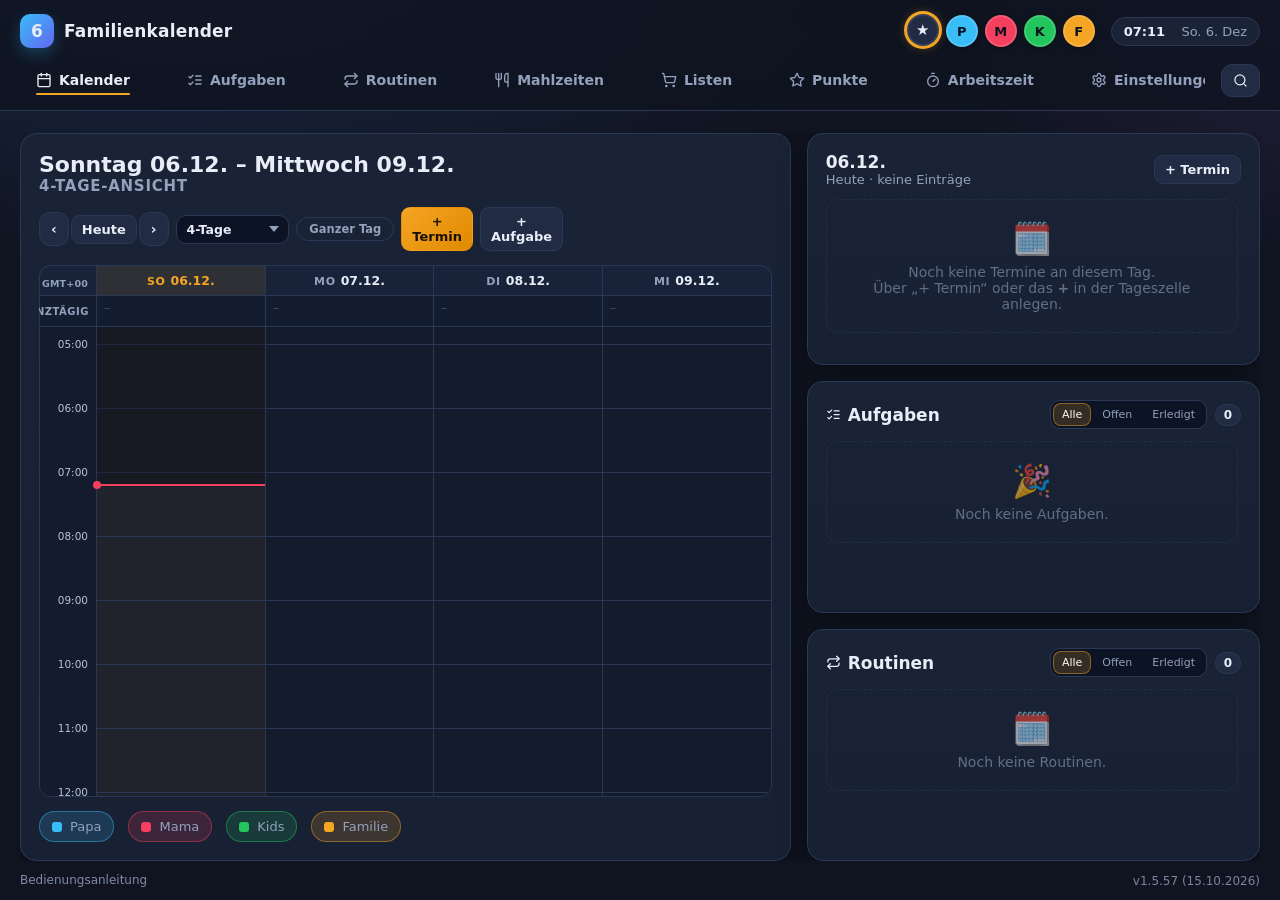
==== commit 022aa50e: "v1.5.57: Termin-Dialog neu aufgebaut (kompakt, Dauer-Chips, Ende zieht mit) - Titel und Bereich in e" ====
--- a/index.html
+++ b/index.html
@@ -8,7 +8,7 @@
 <meta http-equiv="Expires" content="0">
 <title>Familienkalender – Ordnung im Alltag ohne Abo</title>
 <link rel="icon" type="image/svg+xml" href="data:image/svg+xml,%3Csvg%20xmlns%3D%22http%3A%2F%2Fwww.w3.org%2F2000%2Fsvg%22%20viewBox%3D%220%200%2064%2064%22%3E%0A%3Cdefs%3E%3ClinearGradient%20id%3D%22a%22%20x1%3D%220%22%20y1%3D%220%22%20x2%3D%221%22%20y2%3D%221%22%3E%3Cstop%20offset%3D%220%22%20stop-color%3D%22%23f5a524%22%2F%3E%3Cstop%20offset%3D%221%22%20stop-color%3D%22%23f43f5e%22%2F%3E%3C%2FlinearGradient%3E%3C%2Fdefs%3E%0A%3Crect%20width%3D%2264%22%20height%3D%2264%22%20rx%3D%2215%22%20fill%3D%22url%28%23a%29%22%2F%3E%0A%3Crect%20x%3D%2221%22%20y%3D%229%22%20width%3D%225%22%20height%3D%2213%22%20rx%3D%222.5%22%20fill%3D%22%23fff%22%2F%3E%0A%3Crect%20x%3D%2238%22%20y%3D%229%22%20width%3D%225%22%20height%3D%2213%22%20rx%3D%222.5%22%20fill%3D%22%23fff%22%2F%3E%0A%3Cpath%20d%3D%22M13%2022a6%206%200%200%201%206-6h26a6%206%200%200%201%206%206v4H13z%22%20fill%3D%22%23101827%22%2F%3E%0A%3Crect%20x%3D%2213%22%20y%3D%2224%22%20width%3D%2238%22%20height%3D%2226%22%20rx%3D%226%22%20fill%3D%22%23fff%22%2F%3E%0A%3Crect%20x%3D%2213%22%20y%3D%2244%22%20width%3D%2238%22%20height%3D%226%22%20fill%3D%22%23fff%22%2F%3E%0A%3Cg%20fill%3D%22%23c3cede%22%3E%3Ccircle%20cx%3D%2222%22%20cy%3D%2234%22%20r%3D%223%22%2F%3E%3Ccircle%20cx%3D%2232%22%20cy%3D%2234%22%20r%3D%223%22%2F%3E%3Ccircle%20cx%3D%2242%22%20cy%3D%2234%22%20r%3D%223%22%2F%3E%3Ccircle%20cx%3D%2222%22%20cy%3D%2243%22%20r%3D%223%22%2F%3E%3Ccircle%20cx%3D%2242%22%20cy%3D%2243%22%20r%3D%223%22%2F%3E%3C%2Fg%3E%0A%3Ccircle%20cx%3D%2232%22%20cy%3D%2243%22%20r%3D%225%22%20fill%3D%22%23f43f5e%22%2F%3E%0A%3C%2Fsvg%3E">
-<link rel="stylesheet" href="style.css?v=1.5.56">
+<link rel="stylesheet" href="style.css?v=1.5.57">
 </head>
 <body>
 
@@ -405,88 +405,81 @@
 
 <footer class="footer">
   <a class="foot-link" href="Bedienungsanleitung.pdf" target="_blank" rel="noopener">Bedienungsanleitung</a>
-  <span class="foot-ver">v1.5.56 (15.10.2026)</span>
+  <span class="foot-ver">v1.5.57 (15.10.2026)</span>
 </footer>
 
 <!-- ======================= MODAL: TERMIN ======================= -->
 <div class="overlay" id="evModal">
-  <div class="modal" role="dialog" aria-modal="true">
+  <div class="modal ev-modal" role="dialog" aria-modal="true">
     <div class="modal-head">
       <h3 id="evModalTitle">Neuer Termin</h3>
       <button type="button" class="icon-act" id="evResched" title="Neu planen" aria-label="Termin neu planen" style="display:none"><svg width="17" height="17" viewBox="0 0 24 24" fill="none" stroke="currentColor" stroke-width="2" stroke-linecap="round" stroke-linejoin="round" aria-hidden="true"><path d="M21 12a9 9 0 1 1-2.64-6.36"/><polyline points="21 3 21 8 16 8"/><path d="M12 7.5V12l3 1.8"/></svg></button>
     </div>
-    <div class="field">
-      <label class="fl">Titel</label>
-      <input type="text" id="evTitle" placeholder="z. B. Zahnarzt, Training, Kino">
-    </div>
-    <div class="field2">
-      <div class="field">
-        <label class="fl">Datum (Beginn)</label>
-        <input type="date" id="evDate">
-      </div>
-      <div class="field">
-        <label class="fl">Ende (optional)</label>
-        <input type="date" id="evEndDate">
-      </div>
-    </div>
-    <div class="field2">
-      <div class="field">
-        <label class="fl">Bereich / Farbe</label>
-        <select id="evCat"></select>
-      </div>
-      <div class="field">
-        <label class="fl">Dauer in Tagen <span class="muted">(optional)</span></label>
-        <input type="number" id="evDays" min="1" max="366" step="1" value="1">
-        <p class="note">Alternativ zum Enddatum – das Ende wird aus Beginn + Dauer berechnet.</p>
-      </div>
-    </div>
-    <div class="field">
-      <label class="fl"><input type="checkbox" id="evAllDay" style="width:auto;margin-right:7px">Ganztägig</label>
-    </div>
-    <div class="field" id="evDoneField" style="display:none">
-      <label class="fl"><input type="checkbox" id="evDone" style="width:auto;margin-right:7px">Erledigt</label>
-    </div>
-    <div class="field">
-      <label class="fl">Wiederholung</label>
-      <select id="evRepeat">
-        <option value="none">Einmalig</option>
-        <option value="daily">Täglich</option>
-        <option value="weekly">Wöchentlich</option>
-        <option value="monthly">Monatlich</option>
-        <option value="quarterly">Vierteljährlich</option>
-        <option value="yearly">Jährlich</option>
-      </select>
-      <p class="note">Der Termin erscheint im Kalender an jedem Vorkommen ab dem Startdatum.</p>
-    </div>
-    <div class="field2" id="evTimeFields">
-      <div class="field">
-        <label class="fl">Von</label>
-        <input type="time" id="evStart">
-      </div>
-      <div class="field">
-        <label class="fl">Bis</label>
-        <input type="time" id="evEnd">
-      </div>
-    </div>
-    <div class="field" id="evDurField">
-      <label class="fl">Dauer <span class="muted">(alternativ zu Bis)</span></label>
-      <div class="due-wrap">
-        <input type="number" id="evDur" min="0" step="any" placeholder="z. B. 1.5">
-        <select id="evDurUnit">
-          <option value="60">Stunden</option>
-          <option value="1">Minuten</option>
+    <div class="ev-body">
+      <!-- Titel + Bereich in einer Zeile; der Farbpunkt zeigt die Kategorie. -->
+      <div class="ev-top">
+        <input type="text" id="evTitle" placeholder="z. B. Zahnarzt, Training, Kino">
+        <span class="ev-catwrap">
+          <span class="ev-catdot" id="evCatDot" aria-hidden="true"></span>
+          <select id="evCat" aria-label="Bereich / Farbe"></select>
+        </span>
+      </div>
+
+      <label class="switchrow" for="evAllDay">
+        <input type="checkbox" id="evAllDay">
+        <span class="switch" aria-hidden="true"></span>
+        <span class="switchtxt">Ganztägig</span>
+      </label>
+
+      <div class="ev-dt" id="evDtBlock">
+        <div class="ev-dtrow">
+          <span class="ev-dtlbl">Beginn</span>
+          <input type="date" id="evDate" aria-label="Beginn (Datum)">
+          <span class="ev-time"><input type="time" id="evStart" aria-label="Beginn (Uhrzeit)"></span>
+        </div>
+        <div class="ev-dtrow">
+          <span class="ev-dtlbl">Ende</span>
+          <input type="date" id="evEndDate" aria-label="Ende (Datum)">
+          <span class="ev-time"><input type="time" id="evEnd" aria-label="Ende (Uhrzeit)"></span>
+          <span class="ev-hint" id="evDurHint"></span>
+        </div>
+        <div class="ev-chips" id="evChips" role="group" aria-label="Dauer">
+          <button type="button" class="ev-chip" data-ev-dur="15">15 Min</button>
+          <button type="button" class="ev-chip" data-ev-dur="30">30 Min</button>
+          <button type="button" class="ev-chip" data-ev-dur="60">1 Std</button>
+          <button type="button" class="ev-chip" data-ev-dur="120">2 Std</button>
+          <button type="button" class="ev-chip" data-ev-dur="allday">Ganztägig</button>
+        </div>
+      </div>
+
+      <div class="field" id="evDoneField" style="display:none">
+        <label class="fl"><input type="checkbox" id="evDone" style="width:auto;margin-right:7px">Erledigt</label>
+      </div>
+
+      <div class="field">
+        <label class="fl" for="evRepeat">Wiederholung</label>
+        <select id="evRepeat">
+          <option value="none">Einmalig</option>
+          <option value="daily">Täglich</option>
+          <option value="weekly">Wöchentlich</option>
+          <option value="monthly">Monatlich</option>
+          <option value="quarterly">Vierteljährlich</option>
+          <option value="yearly">Jährlich</option>
         </select>
-      </div>
-      <p class="note">Die Bis-Zeit wird aus Von + Dauer berechnet (z. B. 1,5 Stunden).</p>
-    </div>
-    <div class="field">
-      <label class="fl">Notiz</label>
-      <textarea id="evNote" rows="3" placeholder="Ort, Details, Wer dabei ist …"></textarea>
-    </div>
-    <div class="modal-actions">
-      <button class="btn danger left" id="evDelete">Löschen</button>
-      <button class="btn" data-close>Abbrechen</button>
-      <button class="btn primary" id="evSave">Speichern</button>
+        <p class="note" id="evRepeatNote" hidden>Der Termin erscheint im Kalender an jedem Vorkommen ab dem Startdatum.</p>
+      </div>
+
+      <div class="field">
+        <label class="fl">Notiz</label>
+        <textarea id="evNote" rows="3" placeholder="Ort, Details, wer dabei ist."></textarea>
+      </div>
+    </div>
+    <div class="ev-foot">
+      <div class="modal-actions">
+        <button class="btn danger left" id="evDelete" style="display:none">Löschen</button>
+        <button class="btn" data-close>Abbrechen</button>
+        <button class="btn primary" id="evSave">Speichern</button>
+      </div>
     </div>
   </div>
 </div>
@@ -767,6 +760,6 @@
 </div>
 
 <div class="toast" id="toast"></div>
-<script src="app.js?v=1.5.56"></script>
+<script src="app.js?v=1.5.57"></script>
 </body>
 </html>
--- a/style.css
+++ b/style.css
@@ -728,6 +728,64 @@
 }
 .icon-act:hover{color:var(--accent);border-color:var(--accent);background:#25304a}
 
+/* ---------- Termin-Dialog (kompakt, Google-artig) ---------- */
+.ev-modal{width:min(600px,100%);padding:0;display:flex;flex-direction:column;max-height:min(92vh,780px);overflow:hidden}
+.ev-modal .modal-head{padding:20px 22px 0;margin-bottom:14px;flex:none}
+.ev-body{flex:1 1 auto;min-height:0;overflow-y:auto;overscroll-behavior:contain;padding:0 22px 6px}
+.ev-foot{flex:none;padding:12px 22px 16px;border-top:1px solid var(--line);background:#161f33}
+.ev-foot .modal-actions{margin-top:0}
+
+/* Zeile 1: Titel + Bereich */
+.ev-top{display:flex;gap:10px;align-items:stretch;margin-bottom:12px}
+.ev-top input[type=text]{flex:1 1 auto;min-width:0}
+.ev-catwrap{position:relative;flex:0 0 auto;width:190px}
+.ev-catwrap select{padding-left:33px}
+.ev-catdot{
+  position:absolute;left:12px;top:50%;transform:translateY(-50%);width:11px;height:11px;border-radius:50%;
+  background:#5b6b8e;pointer-events:none;box-shadow:0 0 0 2px rgba(255,255,255,.06);
+}
+
+/* Ganztägig-Schalter */
+.switchrow{display:flex;align-items:center;gap:10px;margin:0 0 14px;cursor:pointer;user-select:none}
+.switchrow input{position:absolute;opacity:0;width:0;height:0}
+.switchrow .switch{
+  position:relative;flex:none;width:40px;height:22px;border-radius:999px;
+  background:#2a3550;border:1px solid var(--line);transition:background .18s,border-color .18s;
+}
+.switchrow .switch::after{
+  content:"";position:absolute;top:2px;left:2px;width:16px;height:16px;border-radius:50%;
+  background:#8ea0c4;transition:transform .18s,background .18s;
+}
+.switchrow input:checked + .switch{background:rgba(245,165,36,.35);border-color:var(--accent)}
+.switchrow input:checked + .switch::after{transform:translateX(18px);background:var(--accent)}
+.switchrow input:focus-visible + .switch{outline:2px solid var(--accent);outline-offset:2px}
+.switchtxt{font-size:13.5px;font-weight:600}
+
+/* Beginn / Ende als Block */
+.ev-dt{margin-bottom:16px}
+.ev-dtrow{display:flex;align-items:center;gap:8px;margin-bottom:8px}
+.ev-dtlbl{flex:none;width:52px;font-size:12px;font-weight:700;color:var(--muted);letter-spacing:.03em}
+.ev-dtrow input[type=date]{flex:1.4;min-width:0}
+.ev-dtrow input[type=time]{min-width:0}
+.ev-time{flex:1;min-width:0;max-width:190px;display:flex;overflow:hidden;transition:max-width .2s ease,opacity .16s ease,margin .2s ease}
+.ev-time input{width:100%}
+.ev-dt.allday .ev-time{max-width:0;opacity:0;margin-left:-8px;pointer-events:none}
+.ev-hint{flex:none;font-size:12.5px;font-weight:600;color:var(--muted);white-space:nowrap}
+
+/* Dauer-Chips */
+.ev-chips{display:flex;gap:6px;flex-wrap:wrap;margin-top:2px}
+.ev-chip{
+  background:#121a2b;border:1px solid var(--line);border-radius:999px;padding:6px 12px;
+  font-size:12.5px;font-weight:600;color:var(--muted);transition:.14s;
+}
+.ev-chip:hover{color:var(--txt);border-color:#3d4d73}
+.ev-chip.active{background:rgba(245,165,36,.16);border-color:var(--accent);color:var(--accent)}
+@media (max-width:560px){
+  .ev-catwrap{width:150px}
+  .ev-dtlbl{width:44px}
+  .switchrow{margin-bottom:12px}
+}
+
 /* Dialog „Neu planen“ */
 .resched-modal{width:min(420px,100%)}
 .resched-list{display:flex;flex-direction:column;gap:8px}
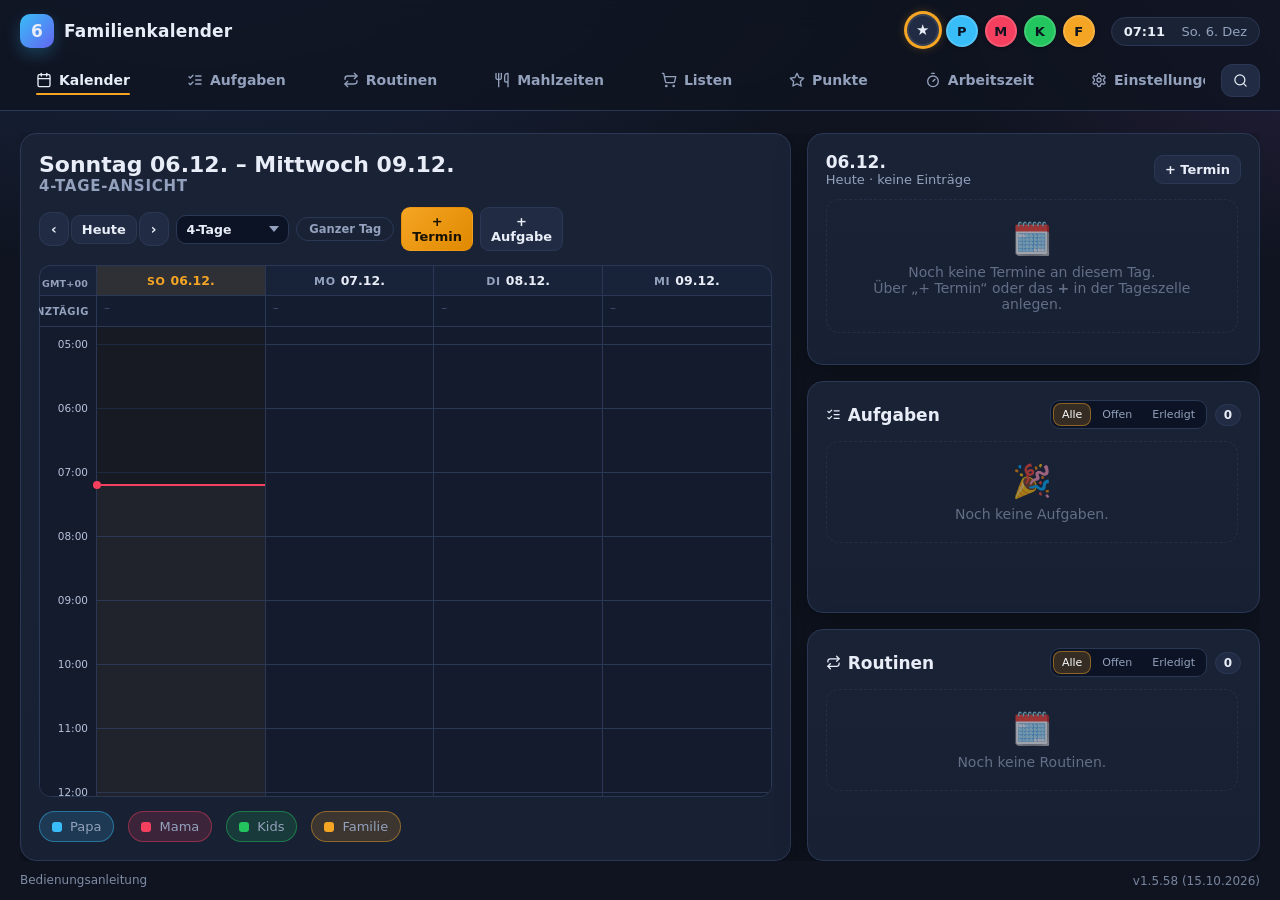
==== commit c8be163a: "v1.5.58: Aufgaben-/Routine-Dialog im Termin-Design (Dauer-Chips, sticky Footer) - Titel und Bereich " ====
--- a/index.html
+++ b/index.html
@@ -8,7 +8,7 @@
 <meta http-equiv="Expires" content="0">
 <title>Familienkalender – Ordnung im Alltag ohne Abo</title>
 <link rel="icon" type="image/svg+xml" href="data:image/svg+xml,%3Csvg%20xmlns%3D%22http%3A%2F%2Fwww.w3.org%2F2000%2Fsvg%22%20viewBox%3D%220%200%2064%2064%22%3E%0A%3Cdefs%3E%3ClinearGradient%20id%3D%22a%22%20x1%3D%220%22%20y1%3D%220%22%20x2%3D%221%22%20y2%3D%221%22%3E%3Cstop%20offset%3D%220%22%20stop-color%3D%22%23f5a524%22%2F%3E%3Cstop%20offset%3D%221%22%20stop-color%3D%22%23f43f5e%22%2F%3E%3C%2FlinearGradient%3E%3C%2Fdefs%3E%0A%3Crect%20width%3D%2264%22%20height%3D%2264%22%20rx%3D%2215%22%20fill%3D%22url%28%23a%29%22%2F%3E%0A%3Crect%20x%3D%2221%22%20y%3D%229%22%20width%3D%225%22%20height%3D%2213%22%20rx%3D%222.5%22%20fill%3D%22%23fff%22%2F%3E%0A%3Crect%20x%3D%2238%22%20y%3D%229%22%20width%3D%225%22%20height%3D%2213%22%20rx%3D%222.5%22%20fill%3D%22%23fff%22%2F%3E%0A%3Cpath%20d%3D%22M13%2022a6%206%200%200%201%206-6h26a6%206%200%200%201%206%206v4H13z%22%20fill%3D%22%23101827%22%2F%3E%0A%3Crect%20x%3D%2213%22%20y%3D%2224%22%20width%3D%2238%22%20height%3D%2226%22%20rx%3D%226%22%20fill%3D%22%23fff%22%2F%3E%0A%3Crect%20x%3D%2213%22%20y%3D%2244%22%20width%3D%2238%22%20height%3D%226%22%20fill%3D%22%23fff%22%2F%3E%0A%3Cg%20fill%3D%22%23c3cede%22%3E%3Ccircle%20cx%3D%2222%22%20cy%3D%2234%22%20r%3D%223%22%2F%3E%3Ccircle%20cx%3D%2232%22%20cy%3D%2234%22%20r%3D%223%22%2F%3E%3Ccircle%20cx%3D%2242%22%20cy%3D%2234%22%20r%3D%223%22%2F%3E%3Ccircle%20cx%3D%2222%22%20cy%3D%2243%22%20r%3D%223%22%2F%3E%3Ccircle%20cx%3D%2242%22%20cy%3D%2243%22%20r%3D%223%22%2F%3E%3C%2Fg%3E%0A%3Ccircle%20cx%3D%2232%22%20cy%3D%2243%22%20r%3D%225%22%20fill%3D%22%23f43f5e%22%2F%3E%0A%3C%2Fsvg%3E">
-<link rel="stylesheet" href="style.css?v=1.5.57">
+<link rel="stylesheet" href="style.css?v=1.5.58">
 </head>
 <body>
 
@@ -405,22 +405,22 @@
 
 <footer class="footer">
   <a class="foot-link" href="Bedienungsanleitung.pdf" target="_blank" rel="noopener">Bedienungsanleitung</a>
-  <span class="foot-ver">v1.5.57 (15.10.2026)</span>
+  <span class="foot-ver">v1.5.58 (15.10.2026)</span>
 </footer>
 
 <!-- ======================= MODAL: TERMIN ======================= -->
 <div class="overlay" id="evModal">
-  <div class="modal ev-modal" role="dialog" aria-modal="true">
+  <div class="modal dlg-modal" role="dialog" aria-modal="true">
     <div class="modal-head">
       <h3 id="evModalTitle">Neuer Termin</h3>
       <button type="button" class="icon-act" id="evResched" title="Neu planen" aria-label="Termin neu planen" style="display:none"><svg width="17" height="17" viewBox="0 0 24 24" fill="none" stroke="currentColor" stroke-width="2" stroke-linecap="round" stroke-linejoin="round" aria-hidden="true"><path d="M21 12a9 9 0 1 1-2.64-6.36"/><polyline points="21 3 21 8 16 8"/><path d="M12 7.5V12l3 1.8"/></svg></button>
     </div>
-    <div class="ev-body">
+    <div class="dlg-body">
       <!-- Titel + Bereich in einer Zeile; der Farbpunkt zeigt die Kategorie. -->
-      <div class="ev-top">
+      <div class="dlg-top">
         <input type="text" id="evTitle" placeholder="z. B. Zahnarzt, Training, Kino">
-        <span class="ev-catwrap">
-          <span class="ev-catdot" id="evCatDot" aria-hidden="true"></span>
+        <span class="dlg-catwrap">
+          <span class="dlg-catdot" id="evCatDot" aria-hidden="true"></span>
           <select id="evCat" aria-label="Bereich / Farbe"></select>
         </span>
       </div>
@@ -431,24 +431,24 @@
         <span class="switchtxt">Ganztägig</span>
       </label>
 
-      <div class="ev-dt" id="evDtBlock">
-        <div class="ev-dtrow">
-          <span class="ev-dtlbl">Beginn</span>
+      <div class="dlg-dt" id="evDtBlock">
+        <div class="dlg-dtrow">
+          <span class="dlg-dtlbl">Beginn</span>
           <input type="date" id="evDate" aria-label="Beginn (Datum)">
-          <span class="ev-time"><input type="time" id="evStart" aria-label="Beginn (Uhrzeit)"></span>
-        </div>
-        <div class="ev-dtrow">
-          <span class="ev-dtlbl">Ende</span>
+          <span class="dlg-time"><input type="time" id="evStart" aria-label="Beginn (Uhrzeit)"></span>
+        </div>
+        <div class="dlg-dtrow">
+          <span class="dlg-dtlbl">Ende</span>
           <input type="date" id="evEndDate" aria-label="Ende (Datum)">
-          <span class="ev-time"><input type="time" id="evEnd" aria-label="Ende (Uhrzeit)"></span>
-          <span class="ev-hint" id="evDurHint"></span>
-        </div>
-        <div class="ev-chips" id="evChips" role="group" aria-label="Dauer">
-          <button type="button" class="ev-chip" data-ev-dur="15">15 Min</button>
-          <button type="button" class="ev-chip" data-ev-dur="30">30 Min</button>
-          <button type="button" class="ev-chip" data-ev-dur="60">1 Std</button>
-          <button type="button" class="ev-chip" data-ev-dur="120">2 Std</button>
-          <button type="button" class="ev-chip" data-ev-dur="allday">Ganztägig</button>
+          <span class="dlg-time"><input type="time" id="evEnd" aria-label="Ende (Uhrzeit)"></span>
+          <span class="dlg-hint" id="evDurHint"></span>
+        </div>
+        <div class="dlg-chips" id="evChips" role="group" aria-label="Dauer">
+          <button type="button" class="dlg-chip" data-ev-dur="15">15 Min</button>
+          <button type="button" class="dlg-chip" data-ev-dur="30">30 Min</button>
+          <button type="button" class="dlg-chip" data-ev-dur="60">1 Std</button>
+          <button type="button" class="dlg-chip" data-ev-dur="120">2 Std</button>
+          <button type="button" class="dlg-chip" data-ev-dur="allday">Ganztägig</button>
         </div>
       </div>
 
@@ -474,7 +474,7 @@
         <textarea id="evNote" rows="3" placeholder="Ort, Details, wer dabei ist."></textarea>
       </div>
     </div>
-    <div class="ev-foot">
+    <div class="dlg-foot">
       <div class="modal-actions">
         <button class="btn danger left" id="evDelete" style="display:none">Löschen</button>
         <button class="btn" data-close>Abbrechen</button>
@@ -486,89 +486,89 @@
 
 <!-- ======================= MODAL: TASK / ROUTINE ======================= -->
 <div class="overlay" id="tdModal">
-  <div class="modal" role="dialog" aria-modal="true">
+  <div class="modal dlg-modal" role="dialog" aria-modal="true">
     <div class="modal-head">
       <h3 id="tdModalTitle">Neuer Eintrag</h3>
       <button type="button" class="icon-act" id="tdResched" title="Neu planen" aria-label="Aufgabe neu planen" style="display:none"><svg width="17" height="17" viewBox="0 0 24 24" fill="none" stroke="currentColor" stroke-width="2" stroke-linecap="round" stroke-linejoin="round" aria-hidden="true"><path d="M21 12a9 9 0 1 1-2.64-6.36"/><polyline points="21 3 21 8 16 8"/><path d="M12 7.5V12l3 1.8"/></svg></button>
     </div>
-    <div class="field">
-      <label class="fl">Titel</label>
-      <input type="text" id="tdTitle" placeholder="z. B. Müll rausbringen, Zähne putzen, Paket abholen">
-    </div>
-    <div class="field" id="tdDoneField">
-      <label class="fl"><input type="checkbox" id="tdDone" style="width:auto;margin-right:7px">Erledigt <span id="tdDoneAt" class="muted" style="font-weight:400;margin-left:6px"></span></label>
-    </div>
-    <div class="field2">
+    <div class="dlg-body">
+      <!-- Titel + Bereich in einer Zeile; der Farbpunkt zeigt die Kategorie. -->
+      <div class="dlg-top">
+        <input type="text" id="tdTitle" placeholder="z. B. Müll rausbringen, Zähne putzen, Paket abholen">
+        <span class="dlg-catwrap">
+          <span class="dlg-catdot" id="tdCatDot" aria-hidden="true"></span>
+          <select id="tdCat" aria-label="Bereich / Farbe"></select>
+        </span>
+      </div>
+
+      <!-- Routinen haben kein Datum, nur eine optionale Uhrzeit. -->
+      <div class="field" id="tdRoutineTimeField" style="display:none">
+        <label class="fl" for="tdTime">Uhrzeit <span class="muted">(optional)</span></label>
+        <input type="time" id="tdTime">
+      </div>
+
+      <!-- Ganztägig-Schalter (nur Aufgaben) -->
+      <label class="switchrow" for="tdAllDay" id="tdAllDayRow">
+        <input type="checkbox" id="tdAllDay">
+        <span class="switch" aria-hidden="true"></span>
+        <span class="switchtxt">Ganztägig</span>
+      </label>
+
+      <div class="dlg-dt" id="tdDtBlock">
+        <div class="dlg-dtrow">
+          <span class="dlg-dtlbl">Beginn</span>
+          <input type="date" id="tdStart" aria-label="Beginn (Datum)">
+          <span class="dlg-time"><input type="time" id="tdStartTime" aria-label="Beginn (Uhrzeit)"></span>
+        </div>
+        <div class="dlg-dtrow">
+          <span class="dlg-dtlbl">Ende</span>
+          <input type="date" id="tdEnd" aria-label="Ende (Datum)">
+          <span class="dlg-time"><input type="time" id="tdEndTime" aria-label="Ende (Uhrzeit)"></span>
+          <span class="dlg-hint" id="tdDurHint"></span>
+        </div>
+        <div class="dlg-chips" id="tdChips" role="group" aria-label="Dauer">
+          <button type="button" class="dlg-chip" data-td-dur="15">15 Min</button>
+          <button type="button" class="dlg-chip" data-td-dur="30">30 Min</button>
+          <button type="button" class="dlg-chip" data-td-dur="60">1 Std</button>
+          <button type="button" class="dlg-chip" data-td-dur="120">2 Std</button>
+          <button type="button" class="dlg-chip" data-td-dur="allday">Ganztägig</button>
+        </div>
+      </div>
+
+      <div class="field" id="tdDoneField">
+        <label class="fl"><input type="checkbox" id="tdDone" style="width:auto;margin-right:7px">Erledigt <span id="tdDoneAt" class="muted" style="font-weight:400;margin-left:6px"></span></label>
+      </div>
+
+      <div class="field2">
+        <div class="field">
+          <label class="fl" for="tdPoints">Punkte fürs Abhaken</label>
+          <input type="number" id="tdPoints" min="0" max="100" value="1">
+        </div>
+        <div class="field">
+          <label class="fl" for="tdRepeat">Wiederholung</label>
+          <select id="tdRepeat">
+            <option value="none">Einmalig</option>
+            <option value="daily">Täglich</option>
+            <option value="weekly">Wöchentlich</option>
+            <option value="monthly">Monatlich</option>
+            <option value="quarterly">Vierteljährlich</option>
+            <option value="yearly">Jährlich</option>
+          </select>
+        </div>
+      </div>
+      <p class="note" id="tdRepeatNote" hidden>Die Aufgabe erscheint im Kalender an jedem Vorkommen ab dem Startdatum.</p>
+
       <div class="field">
-        <label class="fl">Bereich / Farbe</label>
-        <select id="tdCat"></select>
-      </div>
-      <div class="field">
-        <label class="fl">Wiederholung</label>
-        <select id="tdRepeat">
-          <option value="none">Einmalig</option>
-          <option value="daily">Täglich</option>
-          <option value="weekly">Wöchentlich</option>
-          <option value="monthly">Monatlich</option>
-          <option value="quarterly">Vierteljährlich</option>
-          <option value="yearly">Jährlich</option>
-        </select>
-      </div>
-    </div>
-    <div class="field2">
-      <div class="field">
-        <label class="fl">Punkte fürs Abhaken</label>
-        <input type="number" id="tdPoints" min="0" max="100" value="1">
-      </div>
-      <div class="field" id="tdRoutineTimeField" style="display:none">
-        <label class="fl">Uhrzeit (optional)</label>
-        <input type="time" id="tdTime">
-      </div>
-    </div>
-    <div class="field2" id="tdSpanFields">
-      <div class="field">
-        <label class="fl">Beginnt am <span class="muted">(optional)</span></label>
-        <input type="date" id="tdStart">
-      </div>
-      <div class="field">
-        <label class="fl">Endet am <span class="muted">(optional)</span></label>
-        <input type="date" id="tdEnd">
-      </div>
-    </div>
-    <div class="field" id="tdAllDayField">
-      <label class="fl"><input type="checkbox" id="tdAllDay" checked style="width:auto;margin-right:7px">Ganztägig</label>
-    </div>
-    <div class="field2" id="tdTimeFields">
-      <div class="field">
-        <label class="fl">Von</label>
-        <input type="time" id="tdStartTime">
-      </div>
-      <div class="field">
-        <label class="fl">Bis</label>
-        <input type="time" id="tdEndTime">
-      </div>
-    </div>
-    <div class="field2" id="tdDurFields">
-      <div class="field">
-        <label class="fl">Dauer <span class="muted">(alternativ zu Bis)</span></label>
-        <div class="due-wrap">
-          <input type="number" id="tdDur" min="0" step="any" placeholder="z. B. 1.5">
-          <select id="tdDurUnit">
-            <option value="60">Stunden</option>
-            <option value="1">Minuten</option>
-          </select>
-        </div>
-        <p class="note">Die Bis-Zeit wird aus Von + Dauer berechnet.</p>
-      </div>
-    </div>
-    <div class="field">
-      <label class="fl">Notiz</label>
-      <textarea id="tdNote" rows="3" placeholder="Details, wann genau, wer dran …"></textarea>
-    </div>
-    <div class="modal-actions">
-      <button class="btn danger left" id="tdDelete">Löschen</button>
-      <button class="btn" data-close>Abbrechen</button>
-      <button class="btn primary" id="tdSave">Speichern</button>
+        <label class="fl" for="tdNote">Notiz</label>
+        <textarea id="tdNote" rows="3" placeholder="Details, wann genau, wer dran …"></textarea>
+      </div>
+    </div>
+    <div class="dlg-foot">
+      <div class="modal-actions">
+        <button class="btn danger left" id="tdDelete" style="display:none">Löschen</button>
+        <button class="btn" data-close>Abbrechen</button>
+        <button class="btn primary" id="tdSave">Speichern</button>
+      </div>
     </div>
   </div>
 </div>
@@ -760,6 +760,6 @@
 </div>
 
 <div class="toast" id="toast"></div>
-<script src="app.js?v=1.5.57"></script>
+<script src="app.js?v=1.5.58"></script>
 </body>
 </html>
--- a/style.css
+++ b/style.css
@@ -728,19 +728,22 @@
 }
 .icon-act:hover{color:var(--accent);border-color:var(--accent);background:#25304a}
 
-/* ---------- Termin-Dialog (kompakt, Google-artig) ---------- */
-.ev-modal{width:min(600px,100%);padding:0;display:flex;flex-direction:column;max-height:min(92vh,780px);overflow:hidden}
-.ev-modal .modal-head{padding:20px 22px 0;margin-bottom:14px;flex:none}
-.ev-body{flex:1 1 auto;min-height:0;overflow-y:auto;overscroll-behavior:contain;padding:0 22px 6px}
-.ev-foot{flex:none;padding:12px 22px 16px;border-top:1px solid var(--line);background:#161f33}
-.ev-foot .modal-actions{margin-top:0}
+/* ---------- Dialoge Termin / Aufgabe (kompakt, Google-artig) ---------- */
+.dlg-modal{width:min(600px,100%);padding:0;display:flex;flex-direction:column;max-height:min(92vh,780px);overflow:hidden}
+.dlg-modal .modal-head{padding:20px 22px 0;margin-bottom:14px;flex:none}
+.dlg-body{flex:1 1 auto;min-height:0;overflow-y:auto;overscroll-behavior:contain;padding:0 22px 6px}
+.dlg-body .field2{margin-bottom:14px}
+.dlg-body .field2 .field{margin-bottom:0}
+.dlg-body .note{margin:0 0 14px}
+.dlg-foot{flex:none;padding:12px 22px 16px;border-top:1px solid var(--line);background:#161f33}
+.dlg-foot .modal-actions{margin-top:0}
 
 /* Zeile 1: Titel + Bereich */
-.ev-top{display:flex;gap:10px;align-items:stretch;margin-bottom:12px}
-.ev-top input[type=text]{flex:1 1 auto;min-width:0}
-.ev-catwrap{position:relative;flex:0 0 auto;width:190px}
-.ev-catwrap select{padding-left:33px}
-.ev-catdot{
+.dlg-top{display:flex;gap:10px;align-items:stretch;margin-bottom:12px}
+.dlg-top input[type=text]{flex:1 1 auto;min-width:0}
+.dlg-catwrap{position:relative;flex:0 0 auto;width:190px}
+.dlg-catwrap select{padding-left:33px}
+.dlg-catdot{
   position:absolute;left:12px;top:50%;transform:translateY(-50%);width:11px;height:11px;border-radius:50%;
   background:#5b6b8e;pointer-events:none;box-shadow:0 0 0 2px rgba(255,255,255,.06);
 }
@@ -762,27 +765,27 @@
 .switchtxt{font-size:13.5px;font-weight:600}
 
 /* Beginn / Ende als Block */
-.ev-dt{margin-bottom:16px}
-.ev-dtrow{display:flex;align-items:center;gap:8px;margin-bottom:8px}
-.ev-dtlbl{flex:none;width:52px;font-size:12px;font-weight:700;color:var(--muted);letter-spacing:.03em}
-.ev-dtrow input[type=date]{flex:1.4;min-width:0}
-.ev-dtrow input[type=time]{min-width:0}
-.ev-time{flex:1;min-width:0;max-width:190px;display:flex;overflow:hidden;transition:max-width .2s ease,opacity .16s ease,margin .2s ease}
-.ev-time input{width:100%}
-.ev-dt.allday .ev-time{max-width:0;opacity:0;margin-left:-8px;pointer-events:none}
-.ev-hint{flex:none;font-size:12.5px;font-weight:600;color:var(--muted);white-space:nowrap}
+.dlg-dt{margin-bottom:16px}
+.dlg-dtrow{display:flex;align-items:center;gap:8px;margin-bottom:8px}
+.dlg-dtlbl{flex:none;width:52px;font-size:12px;font-weight:700;color:var(--muted);letter-spacing:.03em}
+.dlg-dtrow input[type=date]{flex:1.4;min-width:0}
+.dlg-dtrow input[type=time]{min-width:0}
+.dlg-time{flex:1;min-width:0;max-width:190px;display:flex;overflow:hidden;transition:max-width .2s ease,opacity .16s ease,margin .2s ease}
+.dlg-time input{width:100%}
+.dlg-dt.allday .dlg-time{max-width:0;opacity:0;margin-left:-8px;pointer-events:none}
+.dlg-hint{flex:none;font-size:12.5px;font-weight:600;color:var(--muted);white-space:nowrap}
 
 /* Dauer-Chips */
-.ev-chips{display:flex;gap:6px;flex-wrap:wrap;margin-top:2px}
-.ev-chip{
+.dlg-chips{display:flex;gap:6px;flex-wrap:wrap;margin-top:2px}
+.dlg-chip{
   background:#121a2b;border:1px solid var(--line);border-radius:999px;padding:6px 12px;
   font-size:12.5px;font-weight:600;color:var(--muted);transition:.14s;
 }
-.ev-chip:hover{color:var(--txt);border-color:#3d4d73}
-.ev-chip.active{background:rgba(245,165,36,.16);border-color:var(--accent);color:var(--accent)}
+.dlg-chip:hover{color:var(--txt);border-color:#3d4d73}
+.dlg-chip.active{background:rgba(245,165,36,.16);border-color:var(--accent);color:var(--accent)}
 @media (max-width:560px){
-  .ev-catwrap{width:150px}
-  .ev-dtlbl{width:44px}
+  .dlg-catwrap{width:150px}
+  .dlg-dtlbl{width:44px}
   .switchrow{margin-bottom:12px}
 }
 
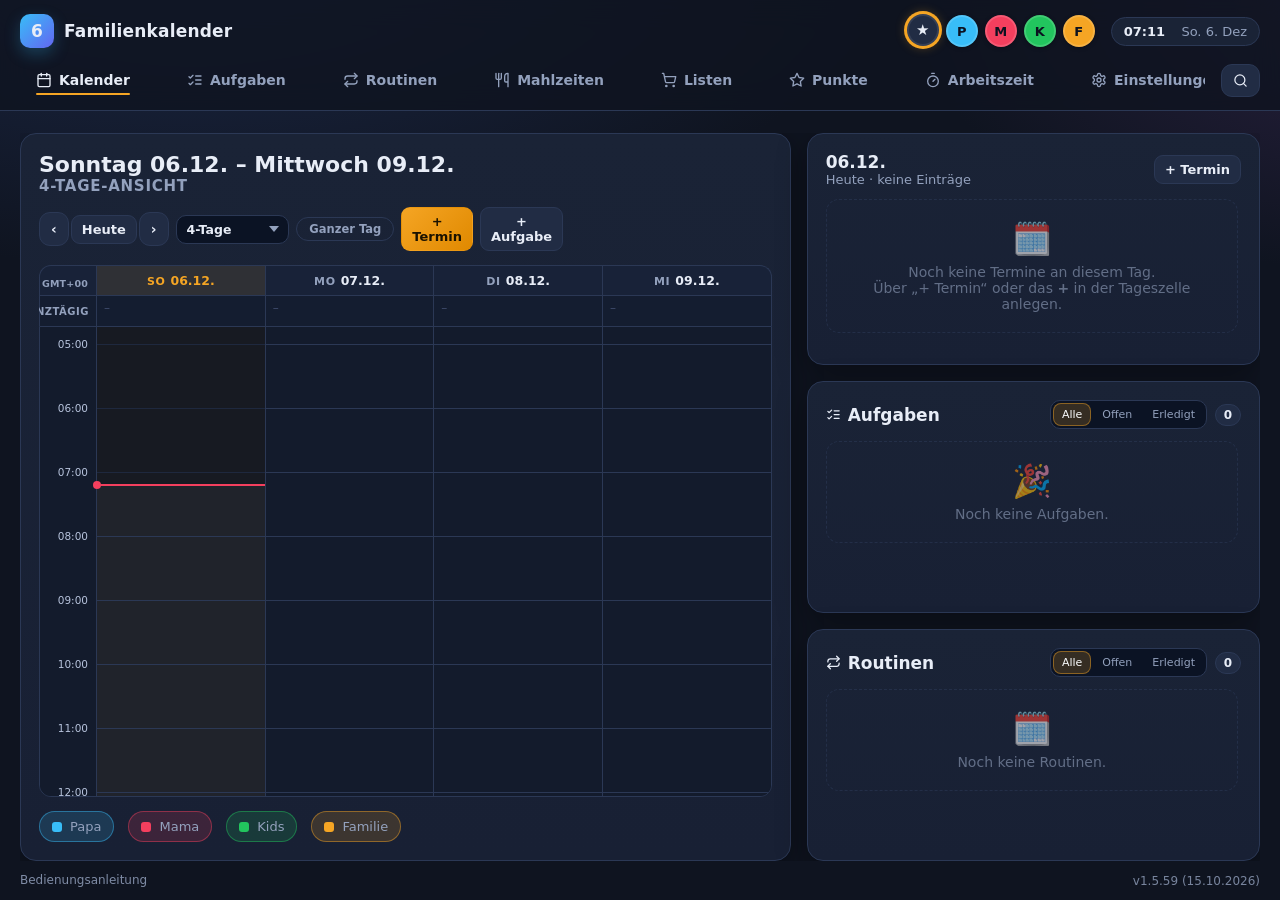
==== commit c1ab845c: "v1.5.59: Mahlzeiten — Beschriftungsspalte links entfernt, mehr Platz für die Tage - Kopfzeile beginn" ====
--- a/index.html
+++ b/index.html
@@ -8,7 +8,7 @@
 <meta http-equiv="Expires" content="0">
 <title>Familienkalender – Ordnung im Alltag ohne Abo</title>
 <link rel="icon" type="image/svg+xml" href="data:image/svg+xml,%3Csvg%20xmlns%3D%22http%3A%2F%2Fwww.w3.org%2F2000%2Fsvg%22%20viewBox%3D%220%200%2064%2064%22%3E%0A%3Cdefs%3E%3ClinearGradient%20id%3D%22a%22%20x1%3D%220%22%20y1%3D%220%22%20x2%3D%221%22%20y2%3D%221%22%3E%3Cstop%20offset%3D%220%22%20stop-color%3D%22%23f5a524%22%2F%3E%3Cstop%20offset%3D%221%22%20stop-color%3D%22%23f43f5e%22%2F%3E%3C%2FlinearGradient%3E%3C%2Fdefs%3E%0A%3Crect%20width%3D%2264%22%20height%3D%2264%22%20rx%3D%2215%22%20fill%3D%22url%28%23a%29%22%2F%3E%0A%3Crect%20x%3D%2221%22%20y%3D%229%22%20width%3D%225%22%20height%3D%2213%22%20rx%3D%222.5%22%20fill%3D%22%23fff%22%2F%3E%0A%3Crect%20x%3D%2238%22%20y%3D%229%22%20width%3D%225%22%20height%3D%2213%22%20rx%3D%222.5%22%20fill%3D%22%23fff%22%2F%3E%0A%3Cpath%20d%3D%22M13%2022a6%206%200%200%201%206-6h26a6%206%200%200%201%206%206v4H13z%22%20fill%3D%22%23101827%22%2F%3E%0A%3Crect%20x%3D%2213%22%20y%3D%2224%22%20width%3D%2238%22%20height%3D%2226%22%20rx%3D%226%22%20fill%3D%22%23fff%22%2F%3E%0A%3Crect%20x%3D%2213%22%20y%3D%2244%22%20width%3D%2238%22%20height%3D%226%22%20fill%3D%22%23fff%22%2F%3E%0A%3Cg%20fill%3D%22%23c3cede%22%3E%3Ccircle%20cx%3D%2222%22%20cy%3D%2234%22%20r%3D%223%22%2F%3E%3Ccircle%20cx%3D%2232%22%20cy%3D%2234%22%20r%3D%223%22%2F%3E%3Ccircle%20cx%3D%2242%22%20cy%3D%2234%22%20r%3D%223%22%2F%3E%3Ccircle%20cx%3D%2222%22%20cy%3D%2243%22%20r%3D%223%22%2F%3E%3Ccircle%20cx%3D%2242%22%20cy%3D%2243%22%20r%3D%223%22%2F%3E%3C%2Fg%3E%0A%3Ccircle%20cx%3D%2232%22%20cy%3D%2243%22%20r%3D%225%22%20fill%3D%22%23f43f5e%22%2F%3E%0A%3C%2Fsvg%3E">
-<link rel="stylesheet" href="style.css?v=1.5.58">
+<link rel="stylesheet" href="style.css?v=1.5.59">
 </head>
 <body>
 
@@ -405,7 +405,7 @@
 
 <footer class="footer">
   <a class="foot-link" href="Bedienungsanleitung.pdf" target="_blank" rel="noopener">Bedienungsanleitung</a>
-  <span class="foot-ver">v1.5.58 (15.10.2026)</span>
+  <span class="foot-ver">v1.5.59 (15.10.2026)</span>
 </footer>
 
 <!-- ======================= MODAL: TERMIN ======================= -->
@@ -760,6 +760,6 @@
 </div>
 
 <div class="toast" id="toast"></div>
-<script src="app.js?v=1.5.58"></script>
+<script src="app.js?v=1.5.59"></script>
 </body>
 </html>
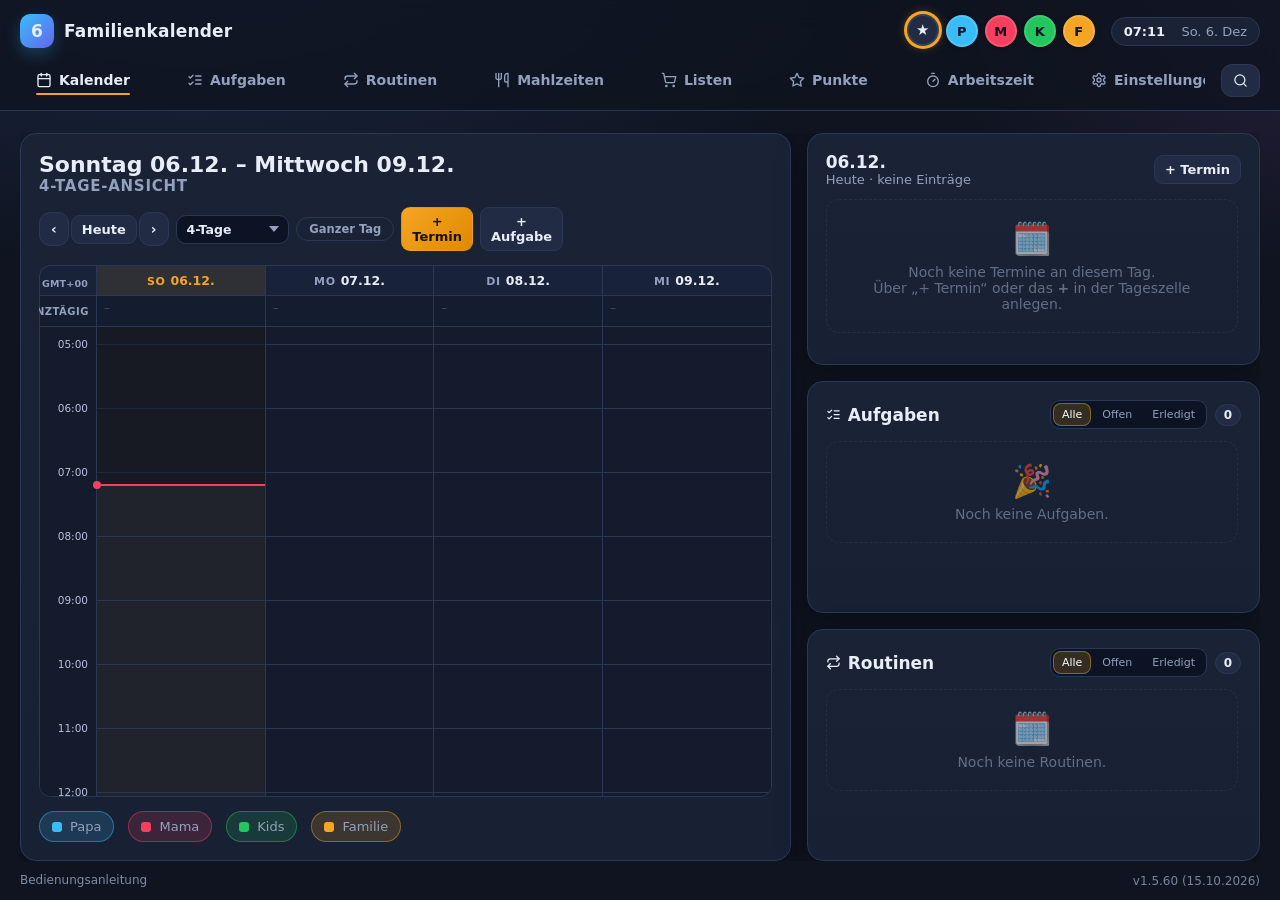
==== commit 6b8cc9e7: "v1.5.60: Handy-Ansicht — kein Querscrollen, kompaktere Kopfzeile, größere Tippflächen - Neuer CSS-Bl" ====
--- a/index.html
+++ b/index.html
@@ -8,7 +8,7 @@
 <meta http-equiv="Expires" content="0">
 <title>Familienkalender – Ordnung im Alltag ohne Abo</title>
 <link rel="icon" type="image/svg+xml" href="data:image/svg+xml,%3Csvg%20xmlns%3D%22http%3A%2F%2Fwww.w3.org%2F2000%2Fsvg%22%20viewBox%3D%220%200%2064%2064%22%3E%0A%3Cdefs%3E%3ClinearGradient%20id%3D%22a%22%20x1%3D%220%22%20y1%3D%220%22%20x2%3D%221%22%20y2%3D%221%22%3E%3Cstop%20offset%3D%220%22%20stop-color%3D%22%23f5a524%22%2F%3E%3Cstop%20offset%3D%221%22%20stop-color%3D%22%23f43f5e%22%2F%3E%3C%2FlinearGradient%3E%3C%2Fdefs%3E%0A%3Crect%20width%3D%2264%22%20height%3D%2264%22%20rx%3D%2215%22%20fill%3D%22url%28%23a%29%22%2F%3E%0A%3Crect%20x%3D%2221%22%20y%3D%229%22%20width%3D%225%22%20height%3D%2213%22%20rx%3D%222.5%22%20fill%3D%22%23fff%22%2F%3E%0A%3Crect%20x%3D%2238%22%20y%3D%229%22%20width%3D%225%22%20height%3D%2213%22%20rx%3D%222.5%22%20fill%3D%22%23fff%22%2F%3E%0A%3Cpath%20d%3D%22M13%2022a6%206%200%200%201%206-6h26a6%206%200%200%201%206%206v4H13z%22%20fill%3D%22%23101827%22%2F%3E%0A%3Crect%20x%3D%2213%22%20y%3D%2224%22%20width%3D%2238%22%20height%3D%2226%22%20rx%3D%226%22%20fill%3D%22%23fff%22%2F%3E%0A%3Crect%20x%3D%2213%22%20y%3D%2244%22%20width%3D%2238%22%20height%3D%226%22%20fill%3D%22%23fff%22%2F%3E%0A%3Cg%20fill%3D%22%23c3cede%22%3E%3Ccircle%20cx%3D%2222%22%20cy%3D%2234%22%20r%3D%223%22%2F%3E%3Ccircle%20cx%3D%2232%22%20cy%3D%2234%22%20r%3D%223%22%2F%3E%3Ccircle%20cx%3D%2242%22%20cy%3D%2234%22%20r%3D%223%22%2F%3E%3Ccircle%20cx%3D%2222%22%20cy%3D%2243%22%20r%3D%223%22%2F%3E%3Ccircle%20cx%3D%2242%22%20cy%3D%2243%22%20r%3D%223%22%2F%3E%3C%2Fg%3E%0A%3Ccircle%20cx%3D%2232%22%20cy%3D%2243%22%20r%3D%225%22%20fill%3D%22%23f43f5e%22%2F%3E%0A%3C%2Fsvg%3E">
-<link rel="stylesheet" href="style.css?v=1.5.59">
+<link rel="stylesheet" href="style.css?v=1.5.60">
 </head>
 <body>
 
@@ -405,7 +405,7 @@
 
 <footer class="footer">
   <a class="foot-link" href="Bedienungsanleitung.pdf" target="_blank" rel="noopener">Bedienungsanleitung</a>
-  <span class="foot-ver">v1.5.59 (15.10.2026)</span>
+  <span class="foot-ver">v1.5.60 (15.10.2026)</span>
 </footer>
 
 <!-- ======================= MODAL: TERMIN ======================= -->
@@ -760,6 +760,6 @@
 </div>
 
 <div class="toast" id="toast"></div>
-<script src="app.js?v=1.5.59"></script>
+<script src="app.js?v=1.5.60"></script>
 </body>
 </html>
--- a/style.css
+++ b/style.css
@@ -992,3 +992,150 @@
 .foot-link{color:var(--muted);text-decoration:none;opacity:.85;border-bottom:1px dashed transparent;transition:.14s}
 .foot-link:hover{color:var(--accent);border-bottom-color:var(--accent);opacity:1}
 
+/* =========================================================
+   Handy / schmale Bildschirme (z. B. Samsung S24: 412 × 915 CSS-px)
+   Ziele: kein horizontales Scrollen der Seite, kompaktere Kopfzeile,
+   größere Tippflächen (Finger statt Maus), dichtere Raster.
+   ========================================================= */
+@media (max-width:640px){
+  /* --- Grundraster: schmalere Ränder, damit die Karten mehr Platz haben --- */
+  main{padding:12px 10px 40px}
+  .card{padding:14px;border-radius:14px}
+  .view>.flex.gap{flex-wrap:wrap}
+  .view h2{font-size:17px}
+
+  /* --- Kopfzeile kompakter (war auf dem Handy bis ~157 px hoch) --- */
+  .topbar-main{padding:10px 12px;gap:10px}
+  .brand{font-size:15.5px;gap:8px}
+  .brand .logo{width:30px;height:30px;font-size:15px;border-radius:9px}
+  .brand small{display:none}
+  .chip{padding:6px 10px;font-size:12px;gap:6px}
+  .chip .big{font-size:15px}
+  /* Uhrzeit/Datum-Chip weg – die Systemleiste zeigt ihn; dadurch passen
+     Marke + Profil-Kreise (bei einer typischen Familie 5–6 Stück) in eine Zeile */
+  .topbar-main>.astro{display:none}
+  .avatar{width:28px;height:28px;font-size:12px}
+  .profiles{gap:5px}
+  .tabrow{padding:0 12px 8px;gap:10px}
+  .tab{padding:10px var(--tabres) 10px 13px;font-size:13.5px}
+  .tab.active::after{left:13px}
+
+  /* --- Kalender-Kopf: umbrechen statt die Seite breiter machen ---
+         (früher trieben Kopfzeile + Tagesansicht die Karte auf ~390 px Breite,
+          was auf 393/360/320-px-Geräten zu Querscrollen führte) --- */
+  .cal-head{display:block;gap:8px;margin-bottom:10px}
+  .cal-title{font-size:19px;margin-bottom:8px}
+  .cal-title span{font-size:12.5px}
+  .cal-nav{display:flex;flex-wrap:wrap;min-width:0;gap:6px;justify-content:flex-start}
+  .cal-nav #btnNewEvent{margin-left:auto}
+  .navgroup{gap:4px;margin-left:0}
+  .calselect{padding:9px 24px 9px 9px;font-size:12px}
+  .cal-saldo{font-size:12px}
+  .work-live{padding:5px 9px;font-size:12px}
+
+  /* --- Monatsraster: dichter, damit die 7 Spalten ohne Querscrollen passen --- */
+  .dow{gap:3px;margin-bottom:5px}
+  .dow div{font-size:10px;padding:4px 0;letter-spacing:.03em}
+  .cal-grid{gap:3px}
+  .day{min-height:84px;padding:4px;border-radius:10px;gap:3px}
+  .day-head{gap:3px}
+  .daynum{width:19px;height:19px;font-size:11.5px}
+  .daynum,.day .plus{flex:none}
+  .day .plus{opacity:1;width:17px;height:17px;font-size:12.5px;border-radius:6px}
+  .holiday{font-size:9.5px;max-height:22px}
+  .ev{font-size:10.5px;padding:2px 5px;gap:4px;border-radius:6px}
+  .ev .t{font-size:9.5px}
+  .more{font-size:9.5px;padding-left:2px}
+  .astro{font-size:10.5px;gap:5px}
+
+  /* --- 4-Tage-/Tagessicht: schmalere Zeitleiste, kleinere Spaltenköpfe --- */
+  #fourGrid{--fkgut:30px}
+  .four-dh{padding:6px 2px;gap:3px}
+  .four-dh .four-dow{font-size:9.5px;letter-spacing:.02em}
+  .four-dh .four-dnum{font-size:11px}
+  .four-tz{font-size:9px;padding:0 4px 5px 0}
+  .four-ad-lbl{font-size:8.5px;padding:3px 4px 3px 0}
+  .four-ad-col{padding:3px}
+  .four-hlbl{font-size:9.5px;right:5px}
+  .four-scroll,.dv-scroll{max-height:62vh}
+  .four-col .dv-ev{font-size:10.5px;padding:2px 4px}
+  .dv-ad{font-size:11.5px;padding:2px 7px}
+  .dayview{gap:8px}
+  /* Ganztägig-Zeile: Beschriftung über die Chips statt 76 px breite Spalte */
+  .dv-allday{flex-direction:column;align-items:stretch;gap:5px;min-width:0}
+  .dv-allday-lbl{flex:0 0 auto;padding-top:0;font-size:10px}
+  .dv-allday-items{gap:5px}
+  #dayView,.dayview,.dv-scroll{min-width:0}
+
+  /* --- Mahlzeiten: weniger Querscrollen bei gleicher Lesbarkeit --- */
+  .meals-table{min-width:660px;border-spacing:4px}
+  .meals-table th{font-size:11px;padding:3px 4px}
+  .meal-cell{padding:6px 7px;min-height:50px;font-size:12.5px;border-radius:9px}
+  .meal-cell b{font-size:9.5px;letter-spacing:.05em}
+
+  /* --- Tippflächen (Finger): mind. ~40 px Kantenlänge --- */
+  .btn{min-height:42px;padding:10px 13px}
+  .btn.sm{min-height:36px;padding:7px 11px}
+  .btn.icon{min-height:40px}
+  .segbtn{min-height:36px;padding:8px 12px}
+  .seg.mini .segbtn{min-height:34px}
+  .linkbtn{padding:10px 8px}
+  .check{width:30px;height:30px}
+  .ag-item.task .task-check{width:28px;height:28px;font-size:14px}
+  .list-tab-edit{min-width:34px;min-height:34px}
+  .dv-fullbtn{padding:10px 14px}
+  .footer .foot-link{display:inline-block;padding:7px 5px}
+  .wk-rowdel{width:42px;height:42px}
+  .modal input:not([type=checkbox]):not([type=radio]),.modal select,.modal textarea{min-height:44px}
+  /* Trefferfläche vergrößern, ohne das Element sichtbar zu vergrößern
+     (Monats-„+“, Profilkreise, Aufgaben-Häkchen in der Zeitleiste) */
+  .avatar,.day .plus,.dv-task .task-check,.check{position:relative}
+  .avatar::before,.day .plus::before,.dv-task .task-check::before,.check::before{
+    content:"";position:absolute;inset:-6px;
+  }
+  .searchwrap input{min-height:40px}
+  input[type=date],input[type=time]{min-height:40px}
+
+  /* --- Dialoge: mehr Breite, Buttons brechen um --- */
+  .overlay{padding:8px}
+  .modal{padding:16px;border-radius:16px;max-height:94vh}
+  .modal h3{font-size:17.5px;margin-bottom:14px}
+  .modal-actions{flex-wrap:wrap;gap:8px}
+  .modal-actions .btn{flex:1 1 auto;justify-content:center;min-width:110px}
+  .modal-actions .left{margin-right:0}
+  .dlg-modal .modal-head{padding:15px 16px 0;margin-bottom:12px}
+  .dlg-body{padding:0 16px 4px}
+  .dlg-foot{padding:10px 16px 14px}
+  .dlg-catwrap{width:130px}
+  .dlg-dtlbl{width:42px;font-size:11px}
+  .dlg-dtrow{gap:6px}
+  .dlg-chip{padding:8px 12px}
+  .field2{grid-template-columns:1fr;gap:10px}
+
+  /* --- Arbeitszeit --- */
+  .work-hero{padding:14px;gap:12px}
+  .work-hero-main{min-width:0;flex:1 1 100%}
+  .work-now{font-size:40px}
+  .work-stats{grid-template-columns:repeat(2,1fr);flex:1 1 100%}
+  .work-stat .ws-val{font-size:18px}
+
+  /* --- Fußzeile --- */
+  .footer{flex-direction:column;gap:6px;text-align:center;padding:0 12px 24px}
+}
+
+/* Sehr schmale Geräte bzw. große Systemschrift */
+@media (max-width:400px){
+  .topbar-main{gap:8px}
+  .tab{padding-right:22px;font-size:12.5px}
+  .brand{font-size:14.5px}
+  .brand .logo{width:26px;height:26px;font-size:14px}
+  .avatar{width:24px;height:24px;font-size:11px}
+  .profiles{gap:4px}
+  .day{min-height:88px;padding:3px}
+  .day-head{flex-wrap:wrap;gap:1px}
+  .daynum{width:18px;height:18px;font-size:11px}
+  .day .plus{width:16px;height:16px;font-size:12px;margin-left:auto}
+  .ev{font-size:10px}
+  .meals-table{min-width:600px}
+}
+
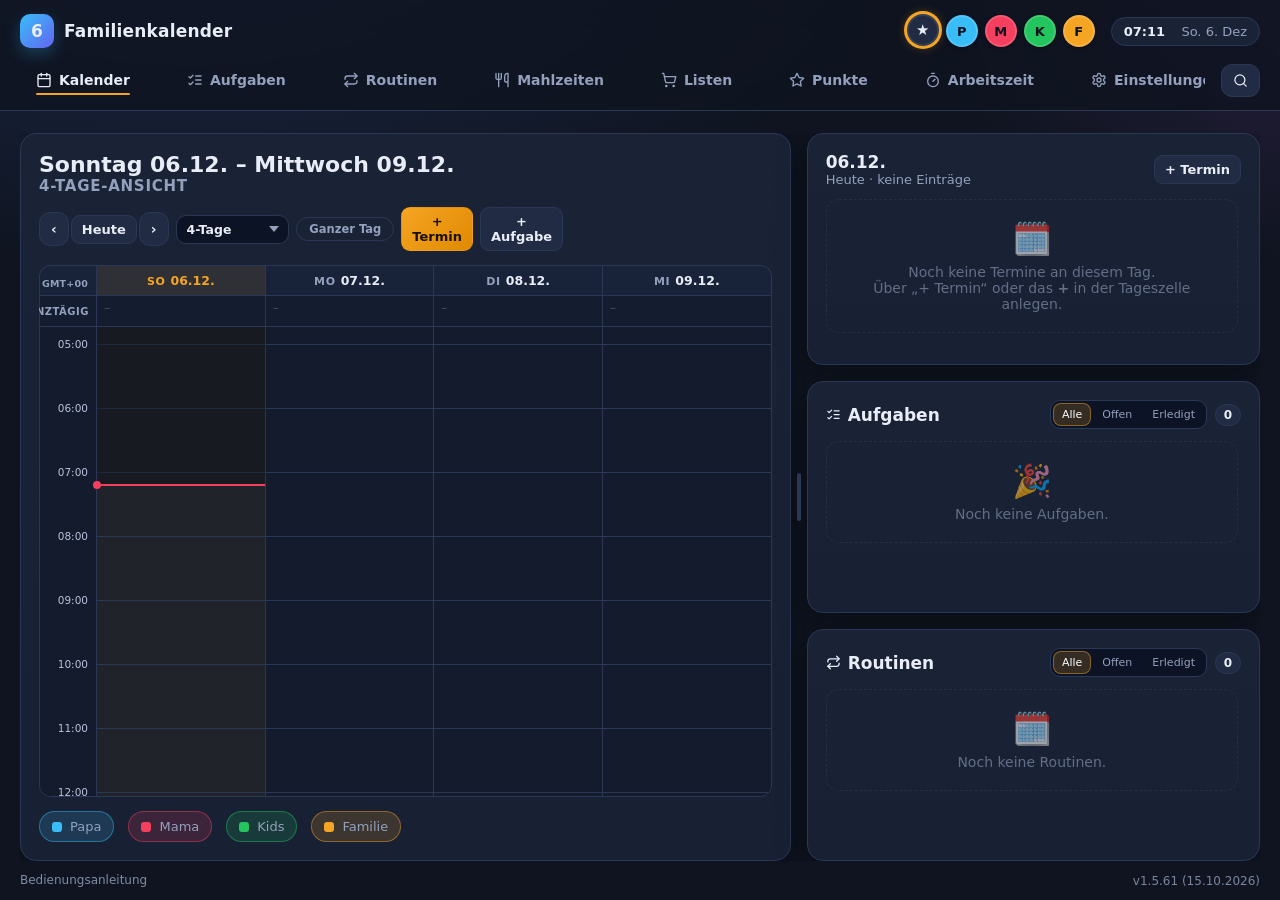
==== commit ba2a70c3: "v1.5.61: Breite der Kalender-Panels per Maus einstellbar (gespeichert) - Neue Trennlinie zwischen Ka" ====
--- a/index.html
+++ b/index.html
@@ -8,7 +8,7 @@
 <meta http-equiv="Expires" content="0">
 <title>Familienkalender – Ordnung im Alltag ohne Abo</title>
 <link rel="icon" type="image/svg+xml" href="data:image/svg+xml,%3Csvg%20xmlns%3D%22http%3A%2F%2Fwww.w3.org%2F2000%2Fsvg%22%20viewBox%3D%220%200%2064%2064%22%3E%0A%3Cdefs%3E%3ClinearGradient%20id%3D%22a%22%20x1%3D%220%22%20y1%3D%220%22%20x2%3D%221%22%20y2%3D%221%22%3E%3Cstop%20offset%3D%220%22%20stop-color%3D%22%23f5a524%22%2F%3E%3Cstop%20offset%3D%221%22%20stop-color%3D%22%23f43f5e%22%2F%3E%3C%2FlinearGradient%3E%3C%2Fdefs%3E%0A%3Crect%20width%3D%2264%22%20height%3D%2264%22%20rx%3D%2215%22%20fill%3D%22url%28%23a%29%22%2F%3E%0A%3Crect%20x%3D%2221%22%20y%3D%229%22%20width%3D%225%22%20height%3D%2213%22%20rx%3D%222.5%22%20fill%3D%22%23fff%22%2F%3E%0A%3Crect%20x%3D%2238%22%20y%3D%229%22%20width%3D%225%22%20height%3D%2213%22%20rx%3D%222.5%22%20fill%3D%22%23fff%22%2F%3E%0A%3Cpath%20d%3D%22M13%2022a6%206%200%200%201%206-6h26a6%206%200%200%201%206%206v4H13z%22%20fill%3D%22%23101827%22%2F%3E%0A%3Crect%20x%3D%2213%22%20y%3D%2224%22%20width%3D%2238%22%20height%3D%2226%22%20rx%3D%226%22%20fill%3D%22%23fff%22%2F%3E%0A%3Crect%20x%3D%2213%22%20y%3D%2244%22%20width%3D%2238%22%20height%3D%226%22%20fill%3D%22%23fff%22%2F%3E%0A%3Cg%20fill%3D%22%23c3cede%22%3E%3Ccircle%20cx%3D%2222%22%20cy%3D%2234%22%20r%3D%223%22%2F%3E%3Ccircle%20cx%3D%2232%22%20cy%3D%2234%22%20r%3D%223%22%2F%3E%3Ccircle%20cx%3D%2242%22%20cy%3D%2234%22%20r%3D%223%22%2F%3E%3Ccircle%20cx%3D%2222%22%20cy%3D%2243%22%20r%3D%223%22%2F%3E%3Ccircle%20cx%3D%2242%22%20cy%3D%2243%22%20r%3D%223%22%2F%3E%3C%2Fg%3E%0A%3Ccircle%20cx%3D%2232%22%20cy%3D%2243%22%20r%3D%225%22%20fill%3D%22%23f43f5e%22%2F%3E%0A%3C%2Fsvg%3E">
-<link rel="stylesheet" href="style.css?v=1.5.60">
+<link rel="stylesheet" href="style.css?v=1.5.61">
 </head>
 <body>
 
@@ -94,6 +94,9 @@
     </div>
 
     <div class="cal-side">
+      <div class="cal-split" id="calSplit" role="separator" aria-orientation="vertical" tabindex="0"
+           aria-label="Breite der rechten Spalte anpassen" aria-valuemin="240" aria-valuemax="900"
+           title="Ziehen: Breite der rechten Spalte ändern · Doppelklick: Standard"></div>
       <div class="card side-top">
         <div class="cal-head" style="margin-bottom:12px">
           <div>
@@ -405,7 +408,7 @@
 
 <footer class="footer">
   <a class="foot-link" href="Bedienungsanleitung.pdf" target="_blank" rel="noopener">Bedienungsanleitung</a>
-  <span class="foot-ver">v1.5.60 (15.10.2026)</span>
+  <span class="foot-ver">v1.5.61 (15.10.2026)</span>
 </footer>
 
 <!-- ======================= MODAL: TERMIN ======================= -->
@@ -760,6 +763,6 @@
 </div>
 
 <div class="toast" id="toast"></div>
-<script src="app.js?v=1.5.60"></script>
+<script src="app.js?v=1.5.61"></script>
 </body>
 </html>
--- a/style.css
+++ b/style.css
@@ -122,6 +122,26 @@
 .cal-side .side-panel{flex:1 1 0;min-height:190px;display:flex;flex-direction:column;min-width:0}
 .cal-side .side-panel:nth-child(2){flex:3 1 0}
 .cal-side .side-panel:nth-child(3){flex:2 1 0}
+/* ---------- Kalender: Breite der rechten Spalte (Agenda/Aufgaben/Routinen) per Maus anpassen ---------- */
+.cal-split{display:none}
+@media(min-width:981px){
+  #view-cal .grid2-cal.has-sidew{grid-template-columns:minmax(0,1fr) var(--cal-side-w,340px)}
+  #view-cal .cal-side{position:relative}
+  .cal-split{
+    display:block;position:absolute;left:-15px;top:0;bottom:0;width:15px;z-index:6;
+    cursor:ew-resize;touch-action:none;-webkit-tap-highlight-color:transparent;
+  }
+  .cal-split::before{
+    content:"";position:absolute;left:50%;top:calc(50% - 24px);width:4px;height:48px;margin-left:-2px;
+    border-radius:4px;background:var(--line);transition:background .14s,height .14s,top .14s;
+  }
+  .cal-split:hover::before,.cal-split:focus-visible::before,.cal-split.active::before{
+    background:var(--accent);height:68px;top:calc(50% - 34px);
+  }
+  .cal-split:focus-visible{outline:2px solid var(--accent);outline-offset:-2px;border-radius:8px}
+  body.cal-resizing{cursor:ew-resize}
+  body.cal-resizing *{cursor:ew-resize!important;user-select:none!important}
+}
 .cal-side .panel-head{display:flex;align-items:center;justify-content:space-between;gap:8px;margin-bottom:12px;flex-wrap:wrap}
 .cal-side .panel-title{font-size:17px;font-weight:700;min-width:0;display:inline-flex;align-items:center;gap:7px}
 .panel-badge{
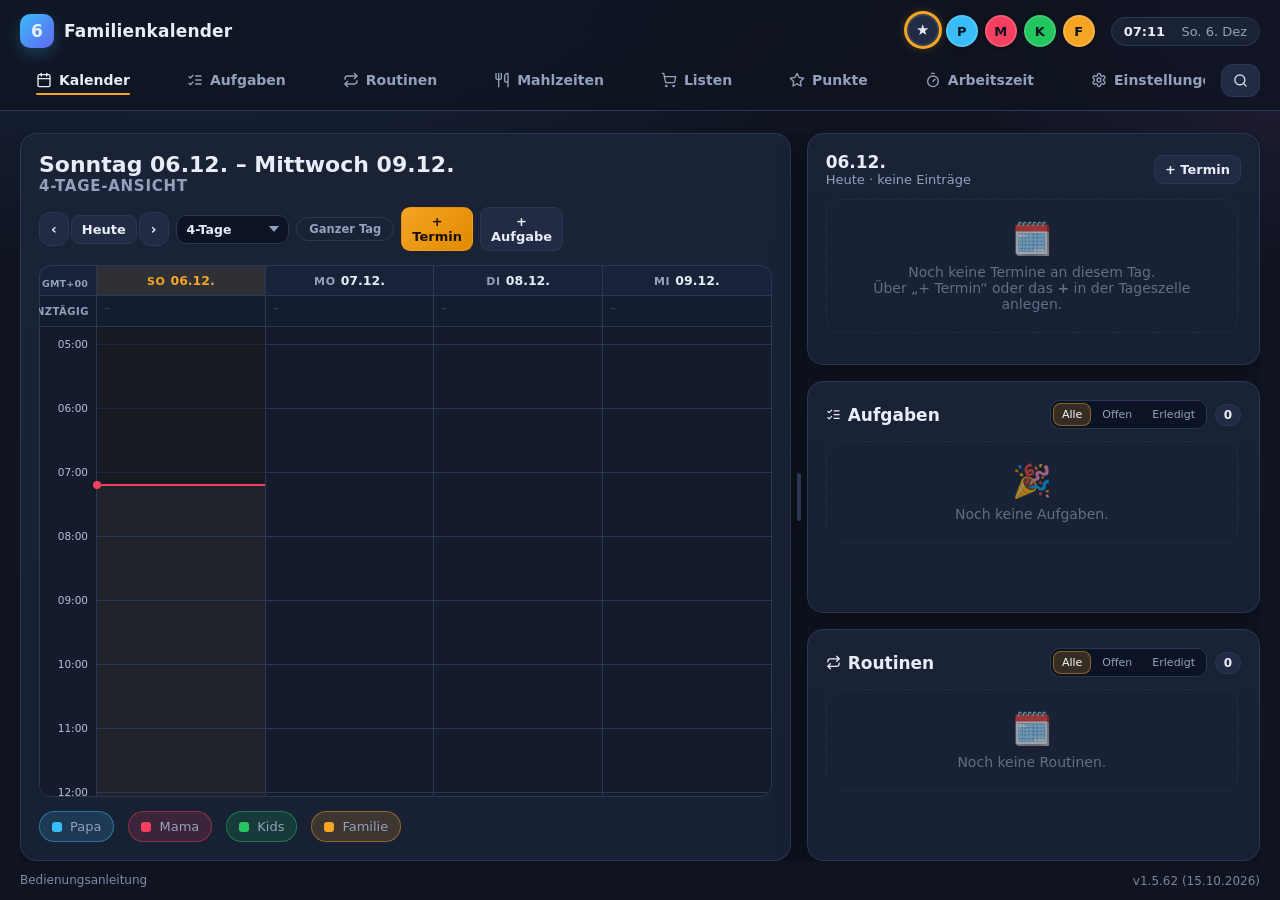
==== commit 94828027: "v1.5.62: Fusszeilen-Link oeffnet die Bedienungsanleitung als HTML-Seite - Der Link "Bedienungsanleit" ====
--- a/index.html
+++ b/index.html
@@ -8,7 +8,7 @@
 <meta http-equiv="Expires" content="0">
 <title>Familienkalender – Ordnung im Alltag ohne Abo</title>
 <link rel="icon" type="image/svg+xml" href="data:image/svg+xml,%3Csvg%20xmlns%3D%22http%3A%2F%2Fwww.w3.org%2F2000%2Fsvg%22%20viewBox%3D%220%200%2064%2064%22%3E%0A%3Cdefs%3E%3ClinearGradient%20id%3D%22a%22%20x1%3D%220%22%20y1%3D%220%22%20x2%3D%221%22%20y2%3D%221%22%3E%3Cstop%20offset%3D%220%22%20stop-color%3D%22%23f5a524%22%2F%3E%3Cstop%20offset%3D%221%22%20stop-color%3D%22%23f43f5e%22%2F%3E%3C%2FlinearGradient%3E%3C%2Fdefs%3E%0A%3Crect%20width%3D%2264%22%20height%3D%2264%22%20rx%3D%2215%22%20fill%3D%22url%28%23a%29%22%2F%3E%0A%3Crect%20x%3D%2221%22%20y%3D%229%22%20width%3D%225%22%20height%3D%2213%22%20rx%3D%222.5%22%20fill%3D%22%23fff%22%2F%3E%0A%3Crect%20x%3D%2238%22%20y%3D%229%22%20width%3D%225%22%20height%3D%2213%22%20rx%3D%222.5%22%20fill%3D%22%23fff%22%2F%3E%0A%3Cpath%20d%3D%22M13%2022a6%206%200%200%201%206-6h26a6%206%200%200%201%206%206v4H13z%22%20fill%3D%22%23101827%22%2F%3E%0A%3Crect%20x%3D%2213%22%20y%3D%2224%22%20width%3D%2238%22%20height%3D%2226%22%20rx%3D%226%22%20fill%3D%22%23fff%22%2F%3E%0A%3Crect%20x%3D%2213%22%20y%3D%2244%22%20width%3D%2238%22%20height%3D%226%22%20fill%3D%22%23fff%22%2F%3E%0A%3Cg%20fill%3D%22%23c3cede%22%3E%3Ccircle%20cx%3D%2222%22%20cy%3D%2234%22%20r%3D%223%22%2F%3E%3Ccircle%20cx%3D%2232%22%20cy%3D%2234%22%20r%3D%223%22%2F%3E%3Ccircle%20cx%3D%2242%22%20cy%3D%2234%22%20r%3D%223%22%2F%3E%3Ccircle%20cx%3D%2222%22%20cy%3D%2243%22%20r%3D%223%22%2F%3E%3Ccircle%20cx%3D%2242%22%20cy%3D%2243%22%20r%3D%223%22%2F%3E%3C%2Fg%3E%0A%3Ccircle%20cx%3D%2232%22%20cy%3D%2243%22%20r%3D%225%22%20fill%3D%22%23f43f5e%22%2F%3E%0A%3C%2Fsvg%3E">
-<link rel="stylesheet" href="style.css?v=1.5.61">
+<link rel="stylesheet" href="style.css?v=1.5.62">
 </head>
 <body>
 
@@ -407,8 +407,8 @@
 </main>
 
 <footer class="footer">
-  <a class="foot-link" href="Bedienungsanleitung.pdf" target="_blank" rel="noopener">Bedienungsanleitung</a>
-  <span class="foot-ver">v1.5.61 (15.10.2026)</span>
+  <a class="foot-link" href="Bedienungsanleitung.html" target="_blank" rel="noopener">Bedienungsanleitung</a>
+  <span class="foot-ver">v1.5.62 (15.10.2026)</span>
 </footer>
 
 <!-- ======================= MODAL: TERMIN ======================= -->
@@ -763,6 +763,6 @@
 </div>
 
 <div class="toast" id="toast"></div>
-<script src="app.js?v=1.5.61"></script>
+<script src="app.js?v=1.5.62"></script>
 </body>
 </html>
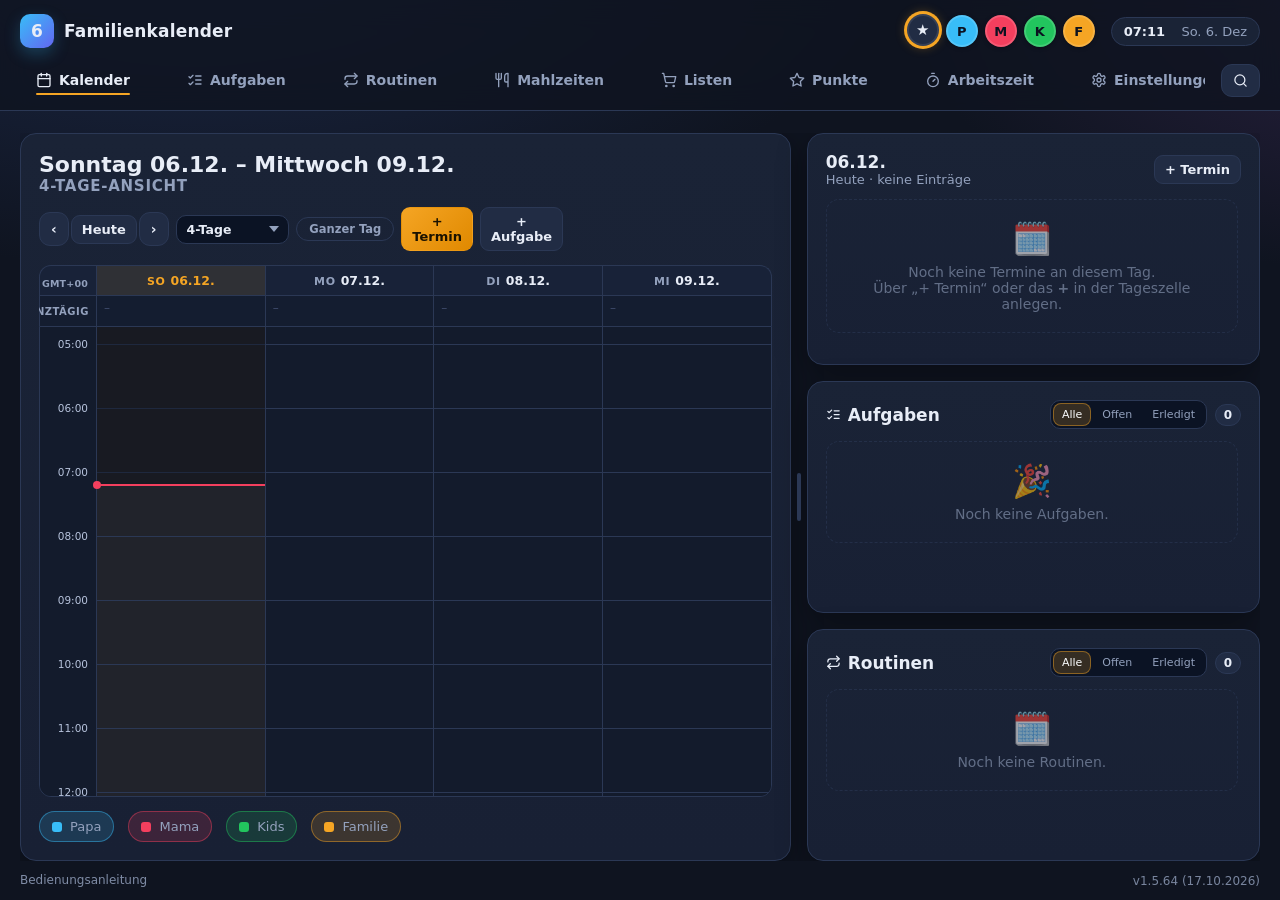
==== commit 1066416c: "v1.5.63/64: Cloud-Sync mit Supabase (optional) — Magic-Link-Anmeldung, Kalender als JSON-Blob in kal" ====
--- a/index.html
+++ b/index.html
@@ -8,7 +8,7 @@
 <meta http-equiv="Expires" content="0">
 <title>Familienkalender – Ordnung im Alltag ohne Abo</title>
 <link rel="icon" type="image/svg+xml" href="data:image/svg+xml,%3Csvg%20xmlns%3D%22http%3A%2F%2Fwww.w3.org%2F2000%2Fsvg%22%20viewBox%3D%220%200%2064%2064%22%3E%0A%3Cdefs%3E%3ClinearGradient%20id%3D%22a%22%20x1%3D%220%22%20y1%3D%220%22%20x2%3D%221%22%20y2%3D%221%22%3E%3Cstop%20offset%3D%220%22%20stop-color%3D%22%23f5a524%22%2F%3E%3Cstop%20offset%3D%221%22%20stop-color%3D%22%23f43f5e%22%2F%3E%3C%2FlinearGradient%3E%3C%2Fdefs%3E%0A%3Crect%20width%3D%2264%22%20height%3D%2264%22%20rx%3D%2215%22%20fill%3D%22url%28%23a%29%22%2F%3E%0A%3Crect%20x%3D%2221%22%20y%3D%229%22%20width%3D%225%22%20height%3D%2213%22%20rx%3D%222.5%22%20fill%3D%22%23fff%22%2F%3E%0A%3Crect%20x%3D%2238%22%20y%3D%229%22%20width%3D%225%22%20height%3D%2213%22%20rx%3D%222.5%22%20fill%3D%22%23fff%22%2F%3E%0A%3Cpath%20d%3D%22M13%2022a6%206%200%200%201%206-6h26a6%206%200%200%201%206%206v4H13z%22%20fill%3D%22%23101827%22%2F%3E%0A%3Crect%20x%3D%2213%22%20y%3D%2224%22%20width%3D%2238%22%20height%3D%2226%22%20rx%3D%226%22%20fill%3D%22%23fff%22%2F%3E%0A%3Crect%20x%3D%2213%22%20y%3D%2244%22%20width%3D%2238%22%20height%3D%226%22%20fill%3D%22%23fff%22%2F%3E%0A%3Cg%20fill%3D%22%23c3cede%22%3E%3Ccircle%20cx%3D%2222%22%20cy%3D%2234%22%20r%3D%223%22%2F%3E%3Ccircle%20cx%3D%2232%22%20cy%3D%2234%22%20r%3D%223%22%2F%3E%3Ccircle%20cx%3D%2242%22%20cy%3D%2234%22%20r%3D%223%22%2F%3E%3Ccircle%20cx%3D%2222%22%20cy%3D%2243%22%20r%3D%223%22%2F%3E%3Ccircle%20cx%3D%2242%22%20cy%3D%2243%22%20r%3D%223%22%2F%3E%3C%2Fg%3E%0A%3Ccircle%20cx%3D%2232%22%20cy%3D%2243%22%20r%3D%225%22%20fill%3D%22%23f43f5e%22%2F%3E%0A%3C%2Fsvg%3E">
-<link rel="stylesheet" href="style.css?v=1.5.62">
+<link rel="stylesheet" href="style.css?v=1.5.64">
 </head>
 <body>
 
@@ -330,8 +330,22 @@
     </div>
 
     <div class="card">
+      <h2 class="sec">Cloud-Sync</h2>
+      <p class="note" id="sbStatus">Wird geladen …</p>
+      <div class="row" style="gap:9px;margin-top:12px;flex-wrap:wrap" id="sbAnonRow">
+        <input type="email" id="sbEmail" placeholder="name@beispiel.de" style="flex:1;min-width:190px" aria-label="E-Mail-Adresse für den Cloud-Sync">
+        <button class="btn primary" id="btnSbLogin">🔑 Anmeldelink senden</button>
+      </div>
+      <div class="row" style="gap:9px;margin-top:10px;flex-wrap:wrap;display:none" id="sbAuthedRow">
+        <span class="muted" id="sbWho" style="flex:1;min-width:150px"></span>
+        <button class="btn" id="btnSbLogout">Abmelden</button>
+      </div>
+      <p class="note" style="margin-top:12px">Mit Cloud-Sync liegen die Daten zusätzlich in eurem Supabase-Projekt und sind auf allen Geräten mit demselben Konto verfügbar. Ohne Anmeldung läuft alles wie bisher lokal im Browser weiter.</p>
+    </div>
+
+    <div class="card">
       <h2 class="sec">Daten</h2>
-      <p class="note">Alles bleibt lokal im Browser (<span class="kbd">localStorage</span>). Es gibt kein Konto und keine Cloud.</p>
+      <p class="note">Alles bleibt lokal im Browser (<span class="kbd">localStorage</span>) und wird zusätzlich – falls angemeldet – über Cloud-Sync gesichert.</p>
       <div class="row" style="gap:9px;margin-top:14px;flex-wrap:wrap">
         <button class="btn" id="btnExportJson">⬇️ JSON-Backup</button>
         <button class="btn" id="btnExportCsv">⬇️ CSV (Termine)</button>
@@ -408,7 +422,7 @@
 
 <footer class="footer">
   <a class="foot-link" href="Bedienungsanleitung.html" target="_blank" rel="noopener">Bedienungsanleitung</a>
-  <span class="foot-ver">v1.5.62 (15.10.2026)</span>
+  <span class="foot-ver">v1.5.64 (17.10.2026)</span>
 </footer>
 
 <!-- ======================= MODAL: TERMIN ======================= -->
@@ -763,6 +777,28 @@
 </div>
 
 <div class="toast" id="toast"></div>
-<script src="app.js?v=1.5.62"></script>
+<!-- Supabase: Zugangsdaten, dann der Client (lädt asynchron und meldet sich
+     über das Event "supabase-ready" zurück – app.js wartet darauf). -->
+<script src="supabase.config.js"></script>
+<script type="module">
+  window.__supabaseReady = false;
+  (async function(){
+    try{
+      var cfg = window.SUPABASE_CONFIG || {};
+      if(cfg.url && cfg.anonKey){
+        var mod = await import("https://esm.sh/@supabase/supabase-js@2");
+        /* Standard-Flow (implicit): funktioniert mit der unveränderten
+           Magic-Link-Vorlage von Supabase ({{ .ConfirmationURL }}).
+           PKCE bräuchte eine angepasste Vorlage und bricht sonst still. */
+        window.sbClient = mod.createClient(cfg.url, cfg.anonKey, {
+          auth: { persistSession: true, autoRefreshToken: true, detectSessionInUrl: true }
+        });
+      }
+    }catch(err){ console.warn("Supabase-Client konnte nicht geladen werden:", err); }
+    window.__supabaseReady = true;
+    window.dispatchEvent(new Event("supabase-ready"));
+  })();
+</script>
+<script src="app.js?v=1.5.64"></script>
 </body>
 </html>
--- a/style.css
+++ b/style.css
@@ -228,7 +228,7 @@
 .btn.icon{padding:8px 11px}
 .btn:disabled{opacity:.45;cursor:not-allowed}
 
-input[type=text],input[type=search],input[type=datetime-local],input[type=date],input[type=month],input[type=time],input[type=number],select,textarea{
+input[type=text],input[type=search],input[type=email],input[type=datetime-local],input[type=date],input[type=month],input[type=time],input[type=number],select,textarea{
   background:#121a2b;border:1px solid var(--line);border-radius:11px;
   padding:10px 12px;width:100%;outline:none;
 }
